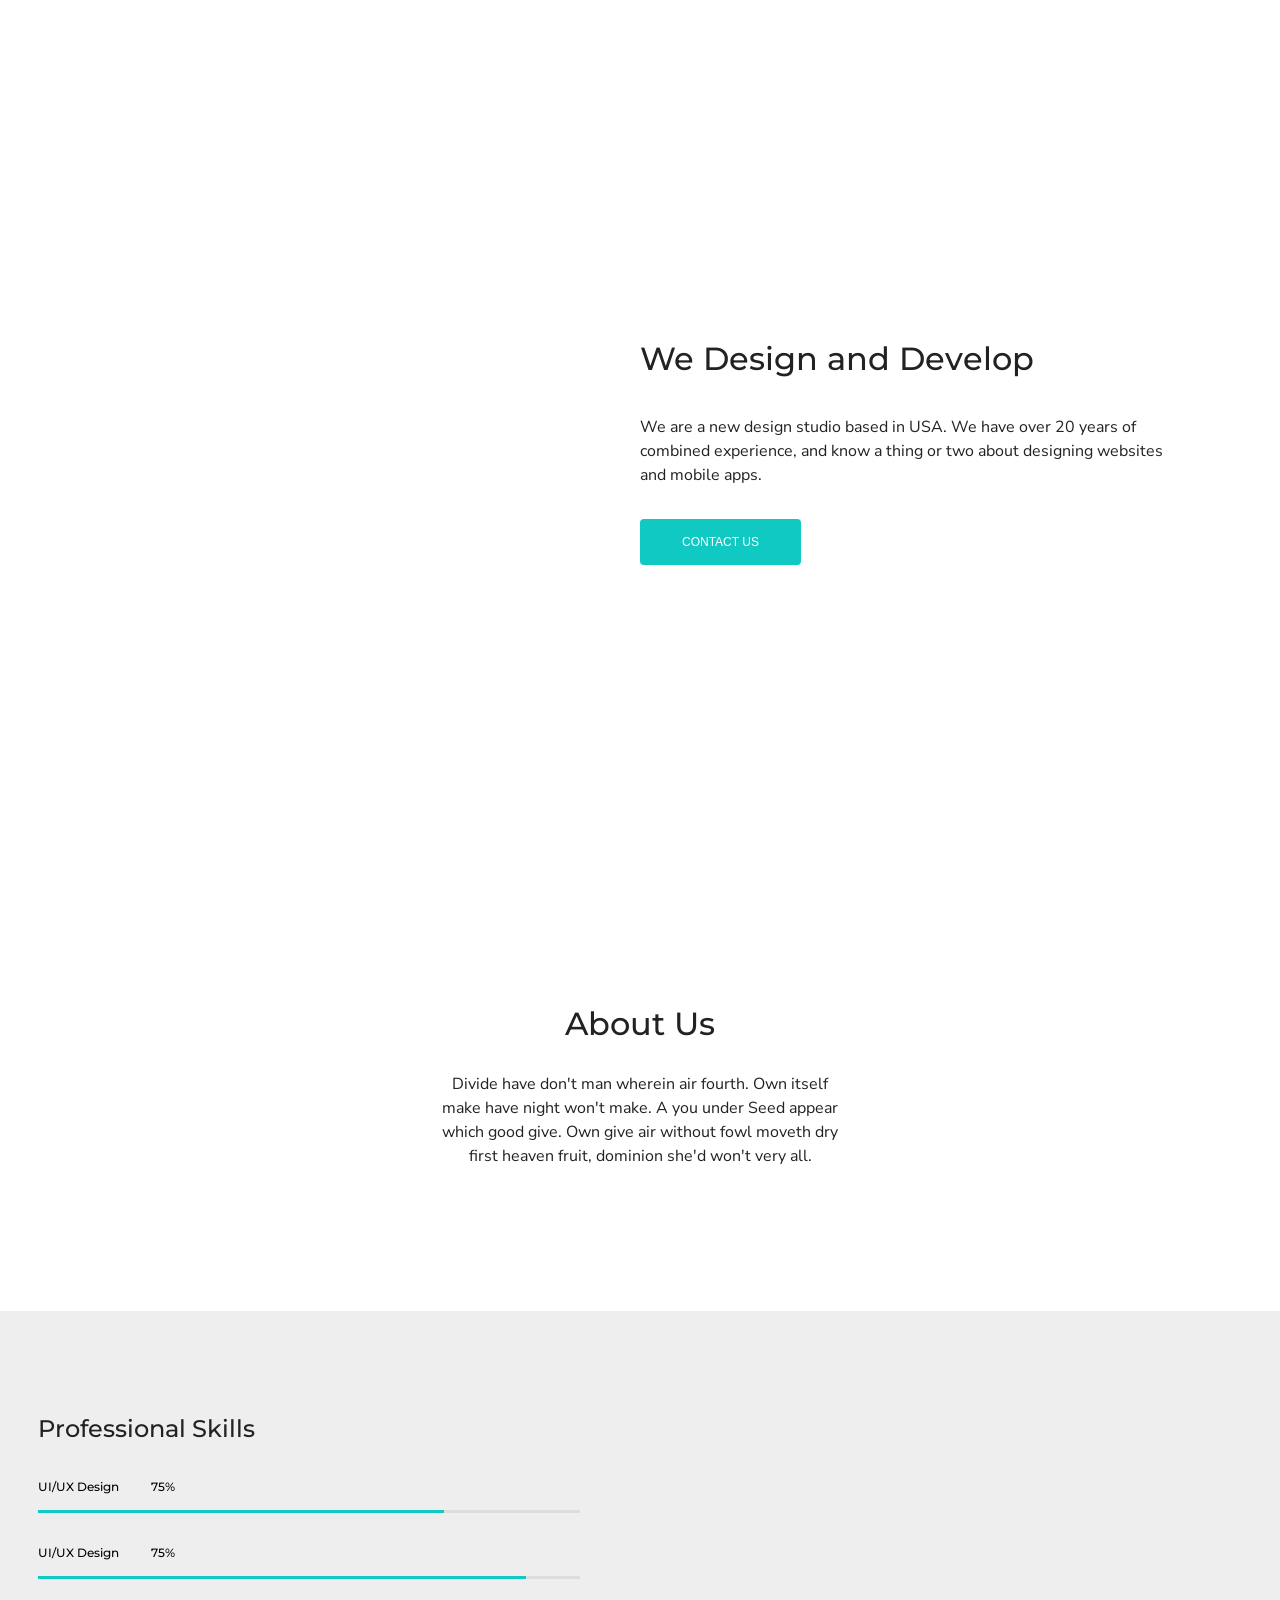
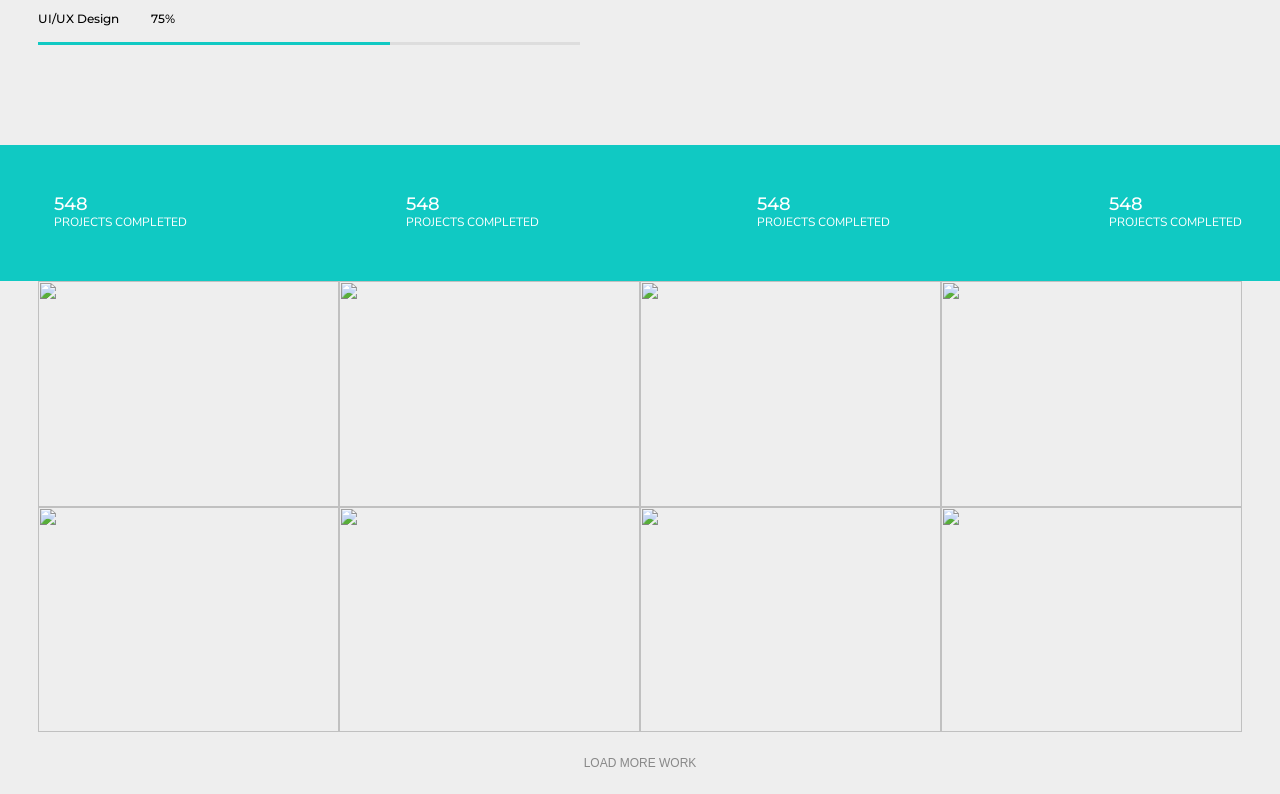
==== index.html @ bcc5f85b "new" ====
<!DOCTYPE html>
<html lang="en">

<head>
    <meta charset="UTF-8">
    <meta name="viewport" content="width=device-width, initial-scale=1.0">
    <title>Document</title>
    <link rel="stylesheet" href="./fonts/pe-icon-7-stroke/css/pe-icon-7-stroke.css">
    <link rel="preconnect" href="https://fonts.googleapis.com">
    <link rel="preconnect" href="https://fonts.gstatic.com" crossorigin>
    <link href="https://fonts.googleapis.com/css2?family=Montserrat:ital,wght@0,100..900;1,100..900&family=Nunito+Sans:ital,opsz,wght@0,6..12,200..1000;1,6..12,200..1000&display=swap" rel="stylesheet">
    <link rel="stylesheet" href="main.css">
</head>

<body>
    <section class="main">
        <div class="container">
            <div class="main_wrap">
                <div class="main_block">
                    <h1 class="main_heading common_heading">We Design and Develop</h1>
                    <p class="main_text common_text">We are a new design studio based in USA. We have over 20 years of
                        combined experience, and know a thing or two about designing websites
                        and mobile apps.</p>
                    <button class="main_button">contact us</button>
                </div>
            </div>
        </div>
    </section>
    <section class="about">
        <div class="container">
            <div class="about_wrap">
                <h2 class="about_heading common_heading">About Us</h2>
                <p class="about_text common_text">Divide have don't man wherein air fourth. Own itself make have night won't make. A
                    you under Seed appear which good give. Own give air without fowl moveth dry first
                    heaven fruit, dominion she'd won't very all.</p>
                <div class="about_img">
                    <img src="./img/sign-w.jpg" alt="">
                </div>
            </div>
        </div>
    </section>
    <section class="skills">
        <div class="container">
            <div class="skills_wrap">
                <div class="skills_left">
                    <h2 class="skills_heading common_heading">Professional skills</h2>
                    <div class="skills_block">
                        <div class="skills_item">
                            <div class="skills_title">
                                <div class="skills_text">UI/UX Design</div>
                                <div class="skills_percent">75%</div>
                            </div>
                            <div class="skills_line">
                                <div class="skills_level" id="line75"></div>
                            </div>
                        </div>
                        <div class="skills_item">
                            <div class="skills_title">
                                <div class="skills_text">UI/UX Design</div>
                                <div class="skills_percent">75%</div>
                            </div>
                            <div class="skills_line">
                                <div class="skills_level" id="line90"></div>
                            </div>
                        </div>
                        <div class="skills_item">
                            <div class="skills_title">
                                <div class="skills_text">UI/UX Design</div>
                                <div class="skills_percent">75%</div>
                            </div>
                            <div class="skills_line">
                                <div class="skills_level" id="line65"></div>
                            </div>
                        </div>
                    </div>
                </div>
                <div class="skills_right"></div>
            </div>
        </div>
    </section>
    <section class="stats">
        <div class="container">
            <div class="stats_wrap">
                <div class="stats_block">
                    <div class="stats_icon"><i class="pe-7s-portfolio"></i></div>
                    <div class="stats_title common_heading">548</div>
                    <div class="stats_text common_text">projects completed</div>
                </div>
                <div class="stats_block">
                    <div class="stats_icon"><i class="pe-7s-clock"></i></div>
                    <div class="stats_title common_heading">548</div>
                    <div class="stats_text common_text">projects completed</div>
                </div>
                <div class="stats_block">
                    <div class="stats_icon"><i class="pe-7s-star"></i></div>
                    <div class="stats_title common_heading">548</div>
                    <div class="stats_text common_text">projects completed</div>
                </div>
                <div class="stats_block">
                    <div class="stats_icon"><i class="pe-7s-like"></i></div>
                    <div class="stats_title common_heading">548</div>
                    <div class="stats_text common_text">projects completed</div>
                </div>
            </div>
        </div>
    </section>
    <section class="gallery">
        <div class="container">
            <div class="gallery_wrap">
                <div class="gallery_grid">
                    <div class="gallery_cell">
                        <img src="./img/g1.jpg" alt="">
                        <div class="gallery_hover"><i class="pe-7s-look"></i></div>
                    </div>
                    <div class="gallery_cell">
                        <img src="./img/g2.jpg" alt="">
                        <div class="gallery_hover"><i class="pe-7s-look"></i></div>
                    </div>
                    <div class="gallery_cell">
                        <img src="./img/g3.jpg" alt="">
                        <div class="gallery_hover"><i class="pe-7s-look"></i></div>
                    </div>
                    <div class="gallery_cell">
                        <img src="./img/g4.jpg" alt="">
                        <div class="gallery_hover"><i class="pe-7s-look"></i></div>
                    </div>
                    <div class="gallery_cell">
                        <img src="./img/g5.jpg" alt="">
                        <div class="gallery_hover"><i class="pe-7s-look"></i></div>
                    </div>
                    <div class="gallery_cell">
                        <img src="./img/g6.jpg" alt="">
                        <div class="gallery_hover"><i class="pe-7s-look"></i></div>
                    </div>
                    <div class="gallery_cell">
                        <img src="./img/g7.jpg" alt="">
                        <div class="gallery_hover"><i class="pe-7s-look"></i></div>
                    </div>
                    <div class="gallery_cell">
                        <img src="./img/g8.jpg" alt="">
                        <div class="gallery_hover"><i class="pe-7s-look"></i></div>
                    </div>
                    
                </div>
                <button class="gallery_button">Load more work</button>
            </div>
        </div>
    </section>
</body>

</html>
---- main.css ----
:root {
    /* Colors */
    --color-accent: #10c9c3;
    --color-black: #000;
    --color-dark: #222;
    --color-grey: #888;
    --color-light: #eee;
    --color-white: #fff;
    /* Font Sizes */
    --font-xs: 12px;
    --font-s: 16px;
    --font-m: 18px;
    --font-l: 24px;
    --font-xl: 32px;
  }
  
  * {
    box-sizing: border-box;
    padding: 0;
    margin: 0;
  }
  
  body {
    margin: 0;
    min-height: 100vh;
    font-family: "Montserrat", sans-serif;
  }
  
  .common_heading {
    font-weight: 500;
    font-size: var(--font-xl);
    color: var(--color-dark);
    line-height: 1.5;
  }
  
  .common_text {
    font-weight: 400;
    font-size: var(--font-s);
    color: var(--color-dark);
    line-height: 1.5;
    font-family: "Nunito Sans", sans-serif;
  }
  
  .container {
    width: 94%;
    height: 100%;
    max-width: 1600px;
    margin: auto;
  }
  
  .main {
    height: 100vh;
    background: url("./img/main.jpg") no-repeat center center / cover;
  }
  
  .main_wrap {
    display: flex;
    justify-content: end;
    align-items: center;
    height: 100%;
  }
  
  .main_block {
    width: 50%;
    min-width: 400px;
    display: flex;
    flex-direction: column;
    align-items: start;
    gap: 2em;
  }
  
  .main_text {
    width: 90%;
  }
  
  .main_button {
    padding: 16px 42px;
    text-transform: uppercase;
    background: var(--color-accent);
    border: none;
    border-radius: 4px;
    color: var(--color-white);
    font-size: var(--font-xs);
  }
  
  .about {
    padding: 100px 0;
  }
  
  .about_wrap {
    display: flex;
    justify-content: center;
    align-items: center;
    flex-direction: column;
    gap: 1.5em;
  }
  
  .about_text {
    text-align: center;
    max-width: 400px;
  }
  
  .about_img {
    width: 200px;
  }
  
  .about_img > img {
    width: 100%;
  }
  
  .skills {
    background: var(--color-light);
  }
  
  .skills_wrap {
    display: grid;
    grid-template-columns: repeat(2, 1fr);
  }
  
  .skills_left {
    padding: 100px 0;
    display: flex;
    flex-direction: column;
    gap: 2em;
  }
  
  .skills_heading {
    text-transform: capitalize;
    font-size: var(--font-l);
  }
  
  .skills_block {
    display: flex;
    flex-direction: column;
    gap: 2em;
  }
  
  .skills_item {
    display: flex;
    flex-direction: column;
    gap: 1em;
  }
  
  .skills_title {
    display: flex;
    gap: 2em;
  }
  
  .skills_text {
    font-size: 12px;
    font-weight: 500;
  }
  
  .skills_percent {
    font-size: 12px;
    font-weight: 500;
  }
  
  .skills_line {
    width: 90%;
    height: 3px;
    background: #ddd;
  }
  
  .skills_level {
    width: 75%;
    background: var(--color-accent);
    height: 100%;
  }
  
  #line75 {
    width: 75%;
  }
  
  #line90 {
    width: 90%;
  }
  
  #line65 {
    width: 65%;
  }
  
  .skills_right {
    background: url("./img/conv.jpg") no-repeat right center / cover;
  }
  
  .stats {
    background: var(--color-accent);
  }
  
  .stats_wrap {
    display: flex;
    justify-content: space-between;
    align-items: center;
    padding: 50px 0;
  }
  
  .stats_block {
    color: var(--color-white);
    display: grid;
    column-gap: 1em;
    grid-template-columns: auto 1fr;
    grid-template-rows: repeat(2, 1fr);
    grid-template-areas:
      "icon title"
      "icon text";
    justify-items: start;
    align-items: center;
  }
  
  .stats_icon {
    grid-area: icon;
    font-size: 42px;
    display: flex;
    justify-content: center;
    align-items: center;
  }
  
  .stats_title {
    font-size: var(--font-m);
    color: var(--color-white);
    grid-area: title;
    line-height: 1;
  }
  
  .stats_text {
    text-transform: uppercase;
    grid-area: text;
    font-size: var(--font-xs);
    color: var(--color-white);
    line-height: 1;
  }
  
  .gallery {
    background: var(--color-light);
  }
  
  .gallery_grid {
    display: grid;
    grid-template-columns: repeat(4, 1fr);
  }
  
  .gallery_cell {
    position: relative;
    aspect-ratio: 4 / 3;
    overflow: hidden;
  }
  
  .gallery_cell > img {
    position: absolute;
    width: 100%;
    height: 100%;
    object-fit: cover;
  }
  
  .gallery_hover {
    position: absolute;
    width: 100%;
    height: 100%;
    background: #000a;
    opacity: 0;
    color: var(--color-white);
    display: flex;
    justify-content: center;
    align-items: center;
    font-size: var(--font-l);
    transition: 0.3s;
    cursor: pointer;
  }
  
  .gallery_hover:hover {
    opacity: 1;
    transition: 0.3s;
  }
  
  .gallery_button {
    width: 100%;
    color: var(--color-grey);
    background: var(--color-light);
    border: none;
    outline: none;
    display: block;
    padding: 2em 0;
    font-size: var(--font-xs);
    font-weight: 500;
    text-transform: uppercase;
    cursor: pointer;
    transition: 0.3s;
  }
  .gallery_button:hover {
    background: #ddd;
    transition: 0.3s;
  }
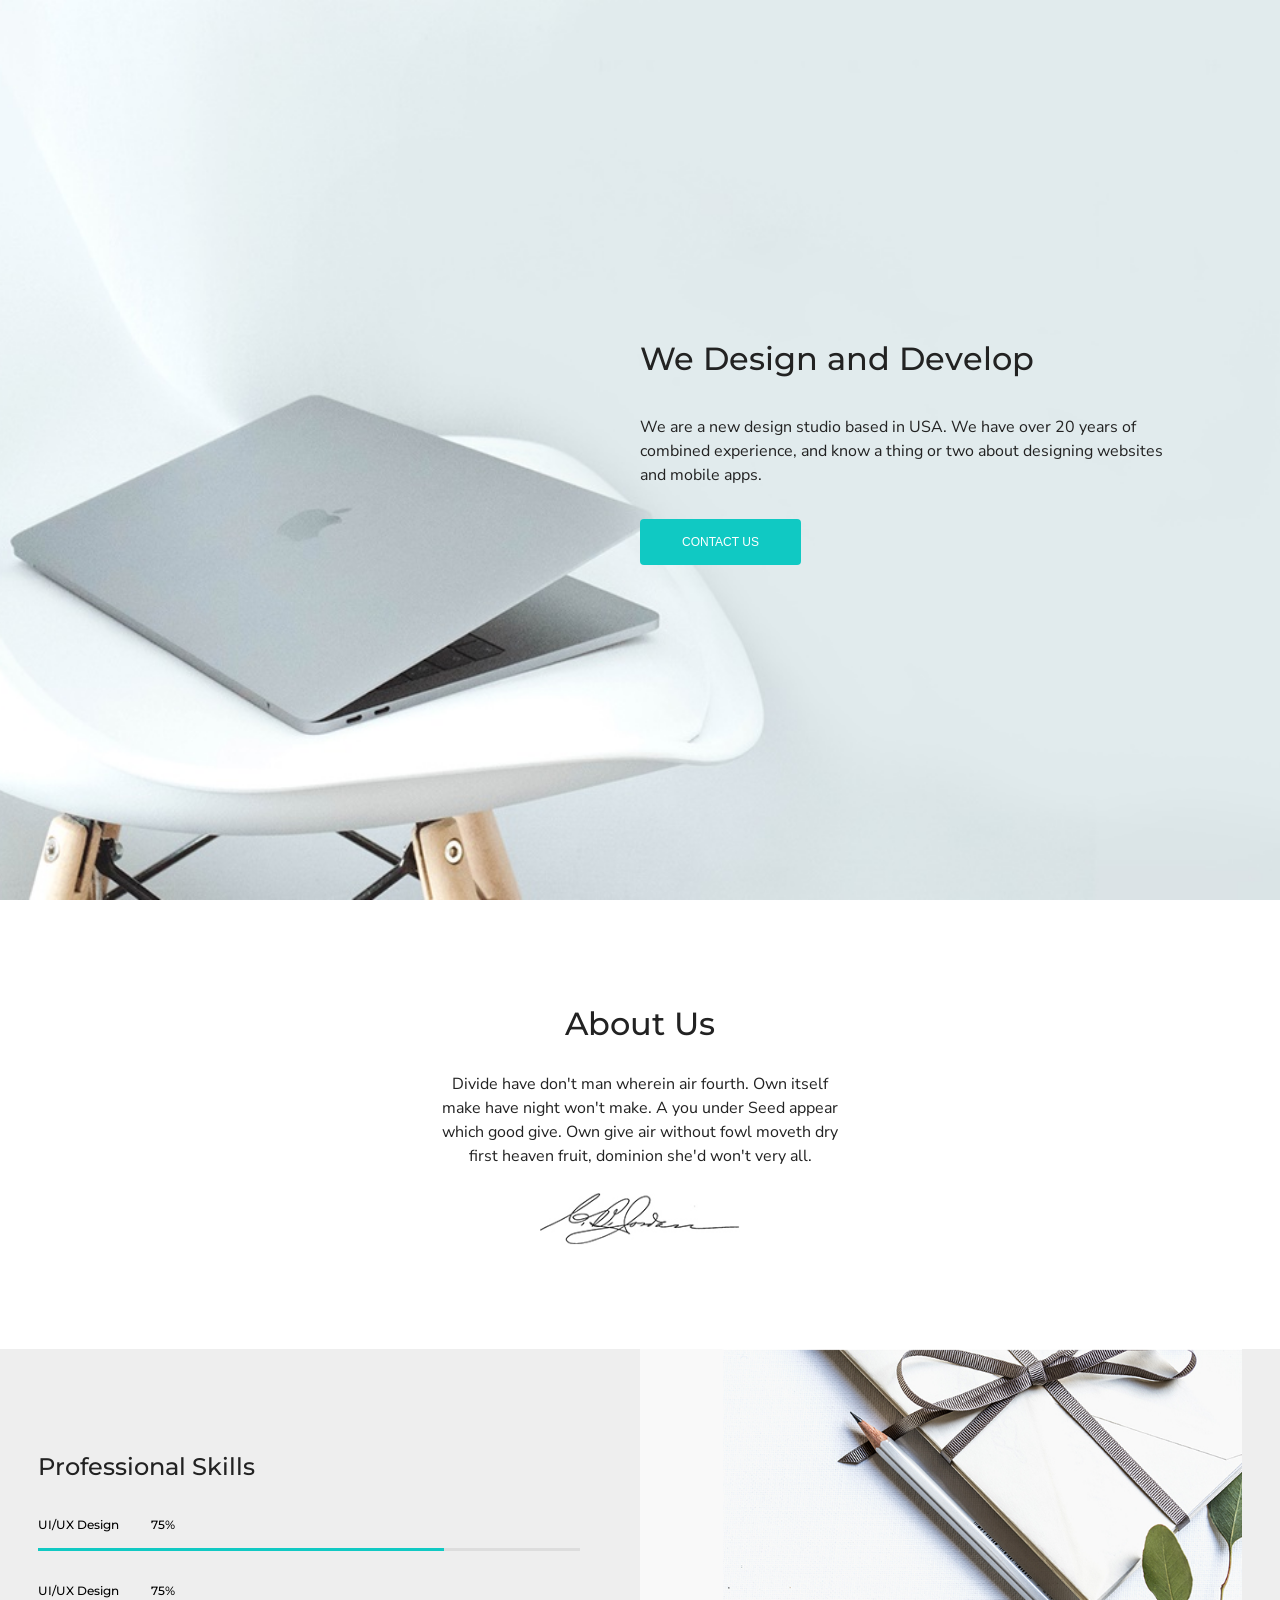
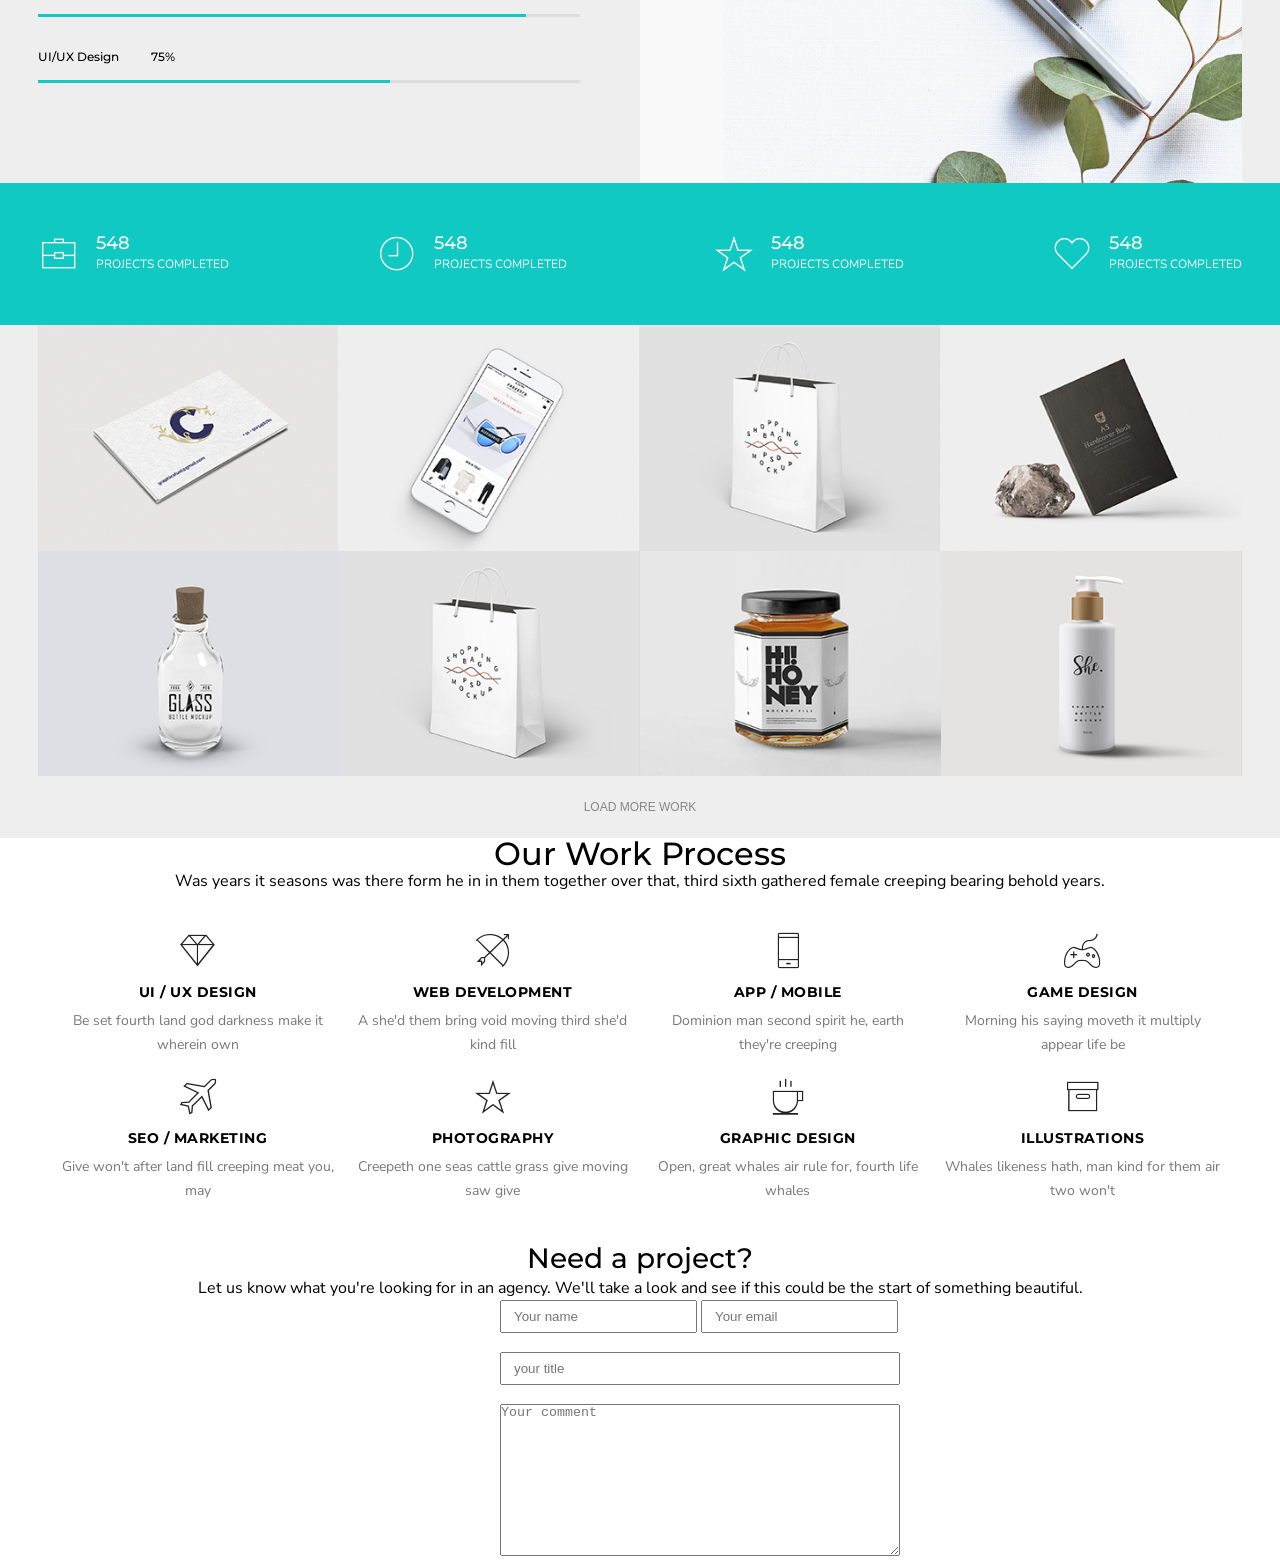
==== commit dbaae697: "added" ====
--- a/index.html
+++ b/index.html
@@ -1,4 +1,3 @@
-
 <!DOCTYPE html>
 <html lang="en">
 
@@ -6,11 +5,11 @@
     <meta charset="UTF-8">
     <meta name="viewport" content="width=device-width, initial-scale=1.0">
     <title>Document</title>
-    <link rel="stylesheet" href="./fonts/pe-icon-7-stroke/css/pe-icon-7-stroke.css">
     <link rel="preconnect" href="https://fonts.googleapis.com">
     <link rel="preconnect" href="https://fonts.gstatic.com" crossorigin>
     <link href="https://fonts.googleapis.com/css2?family=Montserrat:ital,wght@0,100..900;1,100..900&family=Nunito+Sans:ital,opsz,wght@0,6..12,200..1000;1,6..12,200..1000&display=swap" rel="stylesheet">
     <link rel="stylesheet" href="main.css">
+    <link rel="stylesheet" href="fonts/pe-icon-7-stroke/css/pe-icon-7-stroke.css">
 </head>
 
 <body>
@@ -147,6 +146,89 @@
             </div>
         </div>
     </section>
+    <section class="video">
+        <h2 class="video_heading">Our Work Process</h2>
+        <p class="video_text">Was years it seasons was there form he in in them together over that, third sixth
+            gathered female creeping bearing behold years.</p>
+            <div class="video-content">
+                <img class="video_img" src="https://s3-alpha-sig.figma.com/img/0ab0/68bb/6227a2ed202bfc15c2ee5215bd67c43a?Expires=1745798400&Key-Pair-Id=APKAQ4GOSFWCW27IBOMQ&Signature=iHf28wbwaxrI7kRzcuK2Id4mrKxK9YxgPv6~BVONVfjh5P4kHdTOUeRUXnJJsvHCytRWQa5o~GymQ3WCp60XLnWQ8CLNz25vXqLOnwC5rTZlmeapFkhMG8DsR05-oAFbz6jLSU2tzKk9TuAFyhAkg69g1pGHnBdUdgRii7Dp-LFIfMZZiLQd9tD02P12v0Z6VfWloi9fkJtujSCW0pt4xcu15ORk8g0rU-JejrYXJ~3tgY5sn1TOiKGs4pdEDTustLz66yrHfQE2yFAvWck58oNIvFIK5jajlW3JR2D2ijNjpghPinDRTa62sifAUybO5Dh35Jg5PDFeGC8UugOwyw__" alt="">
+            </div>
+    </section>
+
+    <section class="professions">
+        <div class="professi">
+            <div class="uxdesign">
+                <i class="pe-7s-diamond"></i>
+                <h2>ui / ux design</h2>
+                <p>Be set fourth land god darkness
+                    make it wherein own</p>
+            </div>
+            <div class="uxdesign">
+                <i class="pe-7s-arc"></i>
+                <h2>web development</h2>
+                <p>A she'd them bring void moving
+                    third she'd kind fill</p>
+            </div>
+            <div class="uxdesign">
+                <i class="pe-7s-phone"></i>
+                <h2>app / mobile</h2>
+                <p>Dominion man second spirit he,
+                    earth they're creeping</p>
+            </div>
+            <div class="uxdesign">
+                <i class="pe-7s-joy"></i>
+                <h2>game design</h2>
+                <p>Morning his saying moveth it
+                    multiply appear life be</p>
+            </div>
+            <div class="uxdesign">
+                <i class="pe-7s-plane"></i>
+                <h2>SEO / marketing</h2>
+                <p>Give won't after land fill creeping
+                    meat you, may</p>
+            </div>
+            <div class="uxdesign">
+                <i class="pe-7s-star"></i>
+                <h2>photography</h2>
+                <p>Creepeth one seas cattle grass give
+                    moving saw give</p>
+            </div>
+            <div class="uxdesign">
+                <i class="pe-7s-coffee"></i>
+                <h2>graphic design</h2>
+                <p>Open, great whales air rule for,
+                    fourth life whales</p>
+            </div>
+            <div class="uxdesign">
+                <i class="pe-7s-box1"></i>
+                <h2>illustrations</h2>
+                <p>Whales likeness hath, man kind for
+                    them air two won't</p>
+            </div>
+        </div>
+    </section>
+
+    <section class="flex">
+        <div class="brand">
+            <div class="images"><img src="https://s3-alpha-sig.figma.com/img/6e90/2879/7f703d764657e562aa18c122e1e6333f?Expires=1746403200&Key-Pair-Id=APKAQ4GOSFWCW27IBOMQ&Signature=bon2ghvMxH8EIzeb7ovsRi5hUhGvaokIntGPYzaEwrphDhd~[base64]" alt=""></div>
+            <div class="images"><img src="https://s3-alpha-sig.figma.com/img/586e/2c9e/665b3a24c56b5576716e6f1e09ce05a7?Expires=1746403200&Key-Pair-Id=APKAQ4GOSFWCW27IBOMQ&Signature=o~VLv5wdmgTyTWdgU~6qT2z2WTUrmUGUx7-hEjbZm~qfWw3qqPWjrzVDZC0xuIais5WtmRNFEAF6vc7Mhv90Po-Rbu8PswKw2PV-VL3O5XqosAJytVtRqeXcxHnM~d~k6LAJDAewc7Ykf7c-du7hJyeRG9xdrvqmZTKyaHrBrQQzVkJhsjo0ev2KZIurc7Cqopziag0zUD-QGUG7GbEWJQt1kfkmnlk4iYZKcrIoXHpFx-bx4mqs-~McZ7uvkKTIIawkjLZRR1qrTA3DnIk4cehJta~VBcY67eC1q2nYftFg3pOwgu66cURcoVQ4ZjGreFX70JqZ6e8UUHph2~Aiww__" alt=""></div>
+            <div class="images"><img src="https://s3-alpha-sig.figma.com/img/5e7a/67b6/6d23872bb1eafa7d9abb8f9f881720f6?Expires=1746403200&Key-Pair-Id=APKAQ4GOSFWCW27IBOMQ&Signature=WD~NkpUf0jmm~2aIgTc5UCBsvFeyPJT8roZYdU~7~hw9G6OyI~Z-20ZCyYBOI6Tg1uCzjrVvmc3lIqBcGr4rPxU68zb7WNStkGcqzVI9UMUo07eJfNmJJtI2el0jMwz8~qn4tqchROTvkfKDtx6n5gZs77lRhPIZYd8tSBMEow73hCXnPucUiGPfUBfWFbnFuReE1BFX4jk2RkVXozOKh5~Q0hekMOelZH7LsTSzKQP-AWHuAShCuZNgh9iv3KAiO-~ifQYEjkr2kK1UTSo4UY-V0oCvJa4hhOxCYVWHFCV-156RUtJdtqYfUs6OOIgSrBSwenGxLHvcnrTMM6kJyA__" alt=""></div>
+            <div class="images"><img src="https://s3-alpha-sig.figma.com/img/8ea8/dc1b/287422d33ea66ebf298bf950f47bdb89?Expires=1746403200&Key-Pair-Id=APKAQ4GOSFWCW27IBOMQ&Signature=n6PgRYJB17eFJd72f6OJBh9RibCoagRfiqIaEyFgRBM-GUSMYV~Sx-pMcAv1RulZoimF4auvXmpt6K3CMyLmcztFPmoSx-YMSldZYcQynWSwG4CzElEqI7Kc8jGn9fAe8jJizv0t7WscqDRtQU24pXrmipFTfOwIRvSEIHhAcomfPqeXpt40tY3015v9CSlijUM8mYbZCEGppxBtTRGuAiEUtbn~C1JLn9PsRU-~9i-hnjBDGP3RiWxBAlTzwWWpb4FDD8XHS6spq6iFdd7E0NlrJoS~OtPQZJWzOdXJ9HdMhpweQMwr~tTfMA-FvWUS3wmIzLouoO0f1NEvnSQUIw__" alt=""></div>
+            <div class="images"><img src="https://s3-alpha-sig.figma.com/img/bf45/dda6/eba1f05b80b49eb1fe4c534123077e63?Expires=1746403200&Key-Pair-Id=APKAQ4GOSFWCW27IBOMQ&Signature=GC0bdA8pGH4mJFTuc5uIaWxdR2GCSLH3lHg7kVNhjMOYU7Wrjc7yctYoUfjRrWVMWyvpQmCAa4JsI5C8ad8AlWeZc2ZKNoAR2h2NYM7Q3HH8Cxr63RSPqZTHnxOpczL2x~jDNNfA4-Vn-RvKahLwUW5Fcou4Jdn-0-oZKQiBey3dvkoE6avHTzmel4PoY42sqlLtFmT934Oz4br1Nzevmd~62FG1RCN4XQ2NKKrxHyRsXdPrGYZcl11vcTIhFUOd0dExds2eiuy2AESV-Qht7OSXEqI7Qk~rFHzeIkszcONiZ4f87jkTtKZtxWWFpx7t82z-updw9qsOLPCWsepilQ__" alt=""></div>
+        </div>
+    </section>
+
+    <section class="contact">
+        <h2 class="contact_heading">Need a project?</h2>
+        <p class="contact_text">Let us know what you're looking for in an agency. We'll take a look and see if this could be the start of
+            something beautiful.</p>
+        <div class="contact_field">
+            <input type="text" placeholder="Your name" class="name">
+            <input type="text" placeholder="Your email" class="email"><br><br>
+            <input type="text" placeholder="your title" class="title"><br><br>
+            <textarea name="" class="comment" placeholder="Your comment" id="" cols="30" rows="10"></textarea>
+        </div>
+    </section>
 </body>
 
-</html>
+</html>
--- a/main.css
+++ b/main.css
@@ -1,293 +1,400 @@
 :root {
-    /* Colors */
-    --color-accent: #10c9c3;
-    --color-black: #000;
-    --color-dark: #222;
-    --color-grey: #888;
-    --color-light: #eee;
-    --color-white: #fff;
-    /* Font Sizes */
-    --font-xs: 12px;
-    --font-s: 16px;
-    --font-m: 18px;
-    --font-l: 24px;
-    --font-xl: 32px;
-  }
+  /* Colors */
+  --color-accent: #10c9c3;
+  --color-black: #000;
+  --color-dark: #222;
+  --color-grey: #888;
+  --color-light: #eee;
+  --color-white: #fff;
+  /* Font Sizes */
+  --font-xs: 12px;
+  --font-s: 16px;
+  --font-m: 18px;
+  --font-l: 24px;
+  --font-xl: 32px;
+}
+
+* {
+  box-sizing: border-box;
+  padding: 0;
+  margin: 0;
+}
+
+body {
+  margin: 0;
+  min-height: 100vh;
+  font-family: "Montserrat", sans-serif;
+}
+
+.common_heading {
+  font-weight: 500;
+  font-size: var(--font-xl);
+  color: var(--color-dark);
+  line-height: 1.5;
+}
+
+.common_text {
+  font-weight: 400;
+  font-size: var(--font-s);
+  color: var(--color-dark);
+  line-height: 1.5;
+  font-family: "Nunito Sans", sans-serif;
+}
+
+.container {
+  width: 94%;
+  height: 100%;
+  max-width: 1600px;
+  margin: auto;
+}
+
+.main {
+  height: 100vh;
+  background: url("./img/main.jpg") no-repeat center center / cover;
+}
+
+.main_wrap {
+  display: flex;
+  justify-content: end;
+  align-items: center;
+  height: 100%;
+}
+
+.main_block {
+  width: 50%;
+  min-width: 400px;
+  display: flex;
+  flex-direction: column;
+  align-items: start;
+  gap: 2em;
+}
+
+.main_text {
+  width: 90%;
+}
+
+.main_button {
+  padding: 16px 42px;
+  text-transform: uppercase;
+  background: var(--color-accent);
+  border: none;
+  border-radius: 4px;
+  color: var(--color-white);
+  font-size: var(--font-xs);
+}
+
+.about {
+  padding: 100px 0;
+}
+
+.about_wrap {
+  display: flex;
+  justify-content: center;
+  align-items: center;
+  flex-direction: column;
+  gap: 1.5em;
+}
+
+.about_text {
+  text-align: center;
+  max-width: 400px;
+}
+
+.about_img {
+  width: 200px;
+}
+
+.about_img > img {
+  width: 100%;
+}
+
+.skills {
+  background: var(--color-light);
+}
+
+.skills_wrap {
+  display: grid;
+  grid-template-columns: repeat(2, 1fr);
+}
+
+.skills_left {
+  padding: 100px 0;
+  display: flex;
+  flex-direction: column;
+  gap: 2em;
+}
+
+.skills_heading {
+  text-transform: capitalize;
+  font-size: var(--font-l);
+}
+
+.skills_block {
+  display: flex;
+  flex-direction: column;
+  gap: 2em;
+}
+
+.skills_item {
+  display: flex;
+  flex-direction: column;
+  gap: 1em;
+}
+
+.skills_title {
+  display: flex;
+  gap: 2em;
+}
+
+.skills_text {
+  font-size: 12px;
+  font-weight: 500;
+}
+
+.skills_percent {
+  font-size: 12px;
+  font-weight: 500;
+}
+
+.skills_line {
+  width: 90%;
+  height: 3px;
+  background: #ddd;
+}
+
+.skills_level {
+  width: 75%;
+  background: var(--color-accent);
+  height: 100%;
+}
+
+#line75 {
+  width: 75%;
+}
+
+#line90 {
+  width: 90%;
+}
+
+#line65 {
+  width: 65%;
+}
+
+.skills_right {
+  background: url("./img/conv.jpg") no-repeat right center / cover;
+}
+
+.stats {
+  background: var(--color-accent);
+}
+
+.stats_wrap {
+  display: flex;
+  justify-content: space-between;
+  align-items: center;
+  padding: 50px 0;
+}
+
+.stats_block {
+  color: var(--color-white);
+  display: grid;
+  column-gap: 1em;
+  grid-template-columns: auto 1fr;
+  grid-template-rows: repeat(2, 1fr);
+  grid-template-areas:
+    "icon title"
+    "icon text";
+  justify-items: start;
+  align-items: center;
+}
+
+.stats_icon {
+  grid-area: icon;
+  font-size: 42px;
+  display: flex;
+  justify-content: center;
+  align-items: center;
+}
+
+.stats_title {
+  font-size: var(--font-m);
+  color: var(--color-white);
+  grid-area: title;
+  line-height: 1;
+}
+
+.stats_text {
+  text-transform: uppercase;
+  grid-area: text;
+  font-size: var(--font-xs);
+  color: var(--color-white);
+  line-height: 1;
+}
+
+.gallery {
+  background: var(--color-light);
+}
+
+.gallery_grid {
+  display: grid;
+  grid-template-columns: repeat(4, 1fr);
+}
+
+.gallery_cell {
+  position: relative;
+  aspect-ratio: 4 / 3;
+  overflow: hidden;
+}
+
+.gallery_cell > img {
+  position: absolute;
+  width: 100%;
+  height: 100%;
+  object-fit: cover;
+}
+
+.gallery_hover {
+  position: absolute;
+  width: 100%;
+  height: 100%;
+  background: #000a;
+  opacity: 0;
+  color: var(--color-white);
+  display: flex;
+  justify-content: center;
+  align-items: center;
+  font-size: var(--font-l);
+  transition: 0.3s;
+  cursor: pointer;
+}
+
+.gallery_hover:hover {
+  opacity: 1;
+  transition: 0.3s;
+}
+
+.gallery_button {
+  width: 100%;
+  color: var(--color-grey);
+  background: var(--color-light);
+  border: none;
+  outline: none;
+  display: block;
+  padding: 2em 0;
+  font-size: var(--font-xs);
+  font-weight: 500;
+  text-transform: uppercase;
+  cursor: pointer;
+  transition: 0.3s;
+}
+.gallery_button:hover {
+  background: #ddd;
+  transition: 0.3s;
+}
+
+.video_heading {
+  text-align: center;
+  font-weight: 500;
+  font-size: var(--font-xl);
+  line-height: 32.4px;
+
+}
+
+.video_text {
+  text-align: center;
+  font-weight: 400;
+  font-size: var(--font-s);
+  font-family: 'Nunito Sans', sans-serif;
+}
+
+.video_img {
+   position: relative;
+   left: 100px
+}
+
+.professi {
+   display: grid;
+   grid-template-columns: repeat(4,1fr);
+   width: 100%;
+   max-width: 1200px;
+   margin: 0 auto;
+   padding: 20px;
+   gap: 20px;
+   
+}
+
+.uxdesign{
+  text-align: center;
+}
+
+.uxdesign i {
+  font-size:40px;
+  display: block;
+  margin: 0 auto 12px;
+  color: #222
+}
+
+.uxdesign h2 {
+  margin: 0 0  8px;
+  font-size: 14px;
+  text-transform: uppercase;
+  letter-spacing: .5px;
+  max-width:  400px;
+
+}
+
+.uxdesign p {
+  font-family: 'Nunito Sans',sans-serif;
+  color: #787878;
+  font-weight: 400;
+  font-size: 14px;
+  line-height: 24px;
+
+}
+
+.brand {
+  display: flex;
+  justify-content: center;
+  align-items: center;
+  gap: 50px;
   
-  * {
-    box-sizing: border-box;
-    padding: 0;
-    margin: 0;
-  }
-  
-  body {
-    margin: 0;
-    min-height: 100vh;
-    font-family: "Montserrat", sans-serif;
-  }
-  
-  .common_heading {
-    font-weight: 500;
-    font-size: var(--font-xl);
-    color: var(--color-dark);
-    line-height: 1.5;
-  }
-  
-  .common_text {
-    font-weight: 400;
-    font-size: var(--font-s);
-    color: var(--color-dark);
-    line-height: 1.5;
-    font-family: "Nunito Sans", sans-serif;
-  }
-  
-  .container {
-    width: 94%;
-    height: 100%;
-    max-width: 1600px;
-    margin: auto;
-  }
-  
-  .main {
-    height: 100vh;
-    background: url("./img/main.jpg") no-repeat center center / cover;
-  }
-  
-  .main_wrap {
-    display: flex;
-    justify-content: end;
-    align-items: center;
-    height: 100%;
-  }
-  
-  .main_block {
-    width: 50%;
-    min-width: 400px;
-    display: flex;
-    flex-direction: column;
-    align-items: start;
-    gap: 2em;
-  }
-  
-  .main_text {
-    width: 90%;
-  }
-  
-  .main_button {
-    padding: 16px 42px;
-    text-transform: uppercase;
-    background: var(--color-accent);
-    border: none;
-    border-radius: 4px;
-    color: var(--color-white);
-    font-size: var(--font-xs);
-  }
-  
-  .about {
-    padding: 100px 0;
-  }
-  
-  .about_wrap {
-    display: flex;
-    justify-content: center;
-    align-items: center;
-    flex-direction: column;
-    gap: 1.5em;
-  }
-  
-  .about_text {
-    text-align: center;
-    max-width: 400px;
-  }
-  
-  .about_img {
-    width: 200px;
-  }
-  
-  .about_img > img {
-    width: 100%;
-  }
-  
-  .skills {
-    background: var(--color-light);
-  }
-  
-  .skills_wrap {
-    display: grid;
-    grid-template-columns: repeat(2, 1fr);
-  }
-  
-  .skills_left {
-    padding: 100px 0;
-    display: flex;
-    flex-direction: column;
-    gap: 2em;
-  }
-  
-  .skills_heading {
-    text-transform: capitalize;
-    font-size: var(--font-l);
-  }
-  
-  .skills_block {
-    display: flex;
-    flex-direction: column;
-    gap: 2em;
-  }
-  
-  .skills_item {
-    display: flex;
-    flex-direction: column;
-    gap: 1em;
-  }
-  
-  .skills_title {
-    display: flex;
-    gap: 2em;
-  }
-  
-  .skills_text {
-    font-size: 12px;
-    font-weight: 500;
-  }
-  
-  .skills_percent {
-    font-size: 12px;
-    font-weight: 500;
-  }
-  
-  .skills_line {
-    width: 90%;
-    height: 3px;
-    background: #ddd;
-  }
-  
-  .skills_level {
-    width: 75%;
-    background: var(--color-accent);
-    height: 100%;
-  }
-  
-  #line75 {
-    width: 75%;
-  }
-  
-  #line90 {
-    width: 90%;
-  }
-  
-  #line65 {
-    width: 65%;
-  }
-  
-  .skills_right {
-    background: url("./img/conv.jpg") no-repeat right center / cover;
-  }
-  
-  .stats {
-    background: var(--color-accent);
-  }
-  
-  .stats_wrap {
-    display: flex;
-    justify-content: space-between;
-    align-items: center;
-    padding: 50px 0;
-  }
-  
-  .stats_block {
-    color: var(--color-white);
-    display: grid;
-    column-gap: 1em;
-    grid-template-columns: auto 1fr;
-    grid-template-rows: repeat(2, 1fr);
-    grid-template-areas:
-      "icon title"
-      "icon text";
-    justify-items: start;
-    align-items: center;
-  }
-  
-  .stats_icon {
-    grid-area: icon;
-    font-size: 42px;
-    display: flex;
-    justify-content: center;
-    align-items: center;
-  }
-  
-  .stats_title {
-    font-size: var(--font-m);
-    color: var(--color-white);
-    grid-area: title;
-    line-height: 1;
-  }
-  
-  .stats_text {
-    text-transform: uppercase;
-    grid-area: text;
-    font-size: var(--font-xs);
-    color: var(--color-white);
-    line-height: 1;
-  }
-  
-  .gallery {
-    background: var(--color-light);
-  }
-  
-  .gallery_grid {
-    display: grid;
-    grid-template-columns: repeat(4, 1fr);
-  }
-  
-  .gallery_cell {
-    position: relative;
-    aspect-ratio: 4 / 3;
-    overflow: hidden;
-  }
-  
-  .gallery_cell > img {
-    position: absolute;
-    width: 100%;
-    height: 100%;
-    object-fit: cover;
-  }
-  
-  .gallery_hover {
-    position: absolute;
-    width: 100%;
-    height: 100%;
-    background: #000a;
-    opacity: 0;
-    color: var(--color-white);
-    display: flex;
-    justify-content: center;
-    align-items: center;
-    font-size: var(--font-l);
-    transition: 0.3s;
-    cursor: pointer;
-  }
-  
-  .gallery_hover:hover {
-    opacity: 1;
-    transition: 0.3s;
-  }
-  
-  .gallery_button {
-    width: 100%;
-    color: var(--color-grey);
-    background: var(--color-light);
-    border: none;
-    outline: none;
-    display: block;
-    padding: 2em 0;
-    font-size: var(--font-xs);
-    font-weight: 500;
-    text-transform: uppercase;
-    cursor: pointer;
-    transition: 0.3s;
-  }
-  .gallery_button:hover {
-    background: #ddd;
-    transition: 0.3s;
-  }+}
+.contact_field {
+  max-width: 760px;
+  position: relative;
+  left: 500px;
+}
+
+.contact_heading {
+   text-align: center;
+   font-weight: 500;
+   font-size: 28px;
+   line-height: 33.6px;
+
+}
+
+.contact_text {
+  font-family: "Nunito Sans",sans-serif;
+  font-weight: 400;
+  font-size: 16px;
+  line-height: 24px;
+  text-align: center;
+}
+
+
+.name {
+  padding: 7px 12px 7px 12px;
+}
+
+.email {
+  padding: 7px 12px 7px 12px;
+}
+
+.title {
+  width: 400px;
+  padding: 7px 12px 7px 12px;
+}
+
+.comment {
+  width: 400px;
+}
--- a/fonts/pe-icon-7-stroke/css/pe-icon-7-stroke.css
+++ b/fonts/pe-icon-7-stroke/css/pe-icon-7-stroke.css
@@ -0,0 +1,632 @@
+@font-face {
+	font-family: 'Pe-icon-7-stroke';
+	src:url('../fonts/Pe-icon-7-stroke.eot?d7yf1v');
+	src:url('../fonts/Pe-icon-7-stroke.eot?#iefixd7yf1v') format('embedded-opentype'),
+		url('../fonts/Pe-icon-7-stroke.woff?d7yf1v') format('woff'),
+		url('../fonts/Pe-icon-7-stroke.ttf?d7yf1v') format('truetype'),
+		url('../fonts/Pe-icon-7-stroke.svg?d7yf1v#Pe-icon-7-stroke') format('svg');
+	font-weight: normal;
+	font-style: normal;
+}
+
+[class^="pe-7s-"], [class*=" pe-7s-"] {
+	display: inline-block;
+	font-family: 'Pe-icon-7-stroke';
+	speak: none;
+	font-style: normal;
+	font-weight: normal;
+	font-variant: normal;
+	text-transform: none;
+	line-height: 1;
+
+	/* Better Font Rendering =========== */
+	-webkit-font-smoothing: antialiased;
+	-moz-osx-font-smoothing: grayscale;
+}
+
+.pe-7s-album:before {
+	content: "\e6aa";
+}
+.pe-7s-arc:before {
+	content: "\e6ab";
+}
+.pe-7s-back-2:before {
+	content: "\e6ac";
+}
+.pe-7s-bandaid:before {
+	content: "\e6ad";
+}
+.pe-7s-car:before {
+	content: "\e6ae";
+}
+.pe-7s-diamond:before {
+	content: "\e6af";
+}
+.pe-7s-door-lock:before {
+	content: "\e6b0";
+}
+.pe-7s-eyedropper:before {
+	content: "\e6b1";
+}
+.pe-7s-female:before {
+	content: "\e6b2";
+}
+.pe-7s-gym:before {
+	content: "\e6b3";
+}
+.pe-7s-hammer:before {
+	content: "\e6b4";
+}
+.pe-7s-headphones:before {
+	content: "\e6b5";
+}
+.pe-7s-helm:before {
+	content: "\e6b6";
+}
+.pe-7s-hourglass:before {
+	content: "\e6b7";
+}
+.pe-7s-leaf:before {
+	content: "\e6b8";
+}
+.pe-7s-magic-wand:before {
+	content: "\e6b9";
+}
+.pe-7s-male:before {
+	content: "\e6ba";
+}
+.pe-7s-map-2:before {
+	content: "\e6bb";
+}
+.pe-7s-next-2:before {
+	content: "\e6bc";
+}
+.pe-7s-paint-bucket:before {
+	content: "\e6bd";
+}
+.pe-7s-pendrive:before {
+	content: "\e6be";
+}
+.pe-7s-photo:before {
+	content: "\e6bf";
+}
+.pe-7s-piggy:before {
+	content: "\e6c0";
+}
+.pe-7s-plugin:before {
+	content: "\e6c1";
+}
+.pe-7s-refresh-2:before {
+	content: "\e6c2";
+}
+.pe-7s-rocket:before {
+	content: "\e6c3";
+}
+.pe-7s-settings:before {
+	content: "\e6c4";
+}
+.pe-7s-shield:before {
+	content: "\e6c5";
+}
+.pe-7s-smile:before {
+	content: "\e6c6";
+}
+.pe-7s-usb:before {
+	content: "\e6c7";
+}
+.pe-7s-vector:before {
+	content: "\e6c8";
+}
+.pe-7s-wine:before {
+	content: "\e6c9";
+}
+.pe-7s-cloud-upload:before {
+	content: "\e68a";
+}
+.pe-7s-cash:before {
+	content: "\e68c";
+}
+.pe-7s-close:before {
+	content: "\e680";
+}
+.pe-7s-bluetooth:before {
+	content: "\e68d";
+}
+.pe-7s-cloud-download:before {
+	content: "\e68b";
+}
+.pe-7s-way:before {
+	content: "\e68e";
+}
+.pe-7s-close-circle:before {
+	content: "\e681";
+}
+.pe-7s-id:before {
+	content: "\e68f";
+}
+.pe-7s-angle-up:before {
+	content: "\e682";
+}
+.pe-7s-wristwatch:before {
+	content: "\e690";
+}
+.pe-7s-angle-up-circle:before {
+	content: "\e683";
+}
+.pe-7s-world:before {
+	content: "\e691";
+}
+.pe-7s-angle-right:before {
+	content: "\e684";
+}
+.pe-7s-volume:before {
+	content: "\e692";
+}
+.pe-7s-angle-right-circle:before {
+	content: "\e685";
+}
+.pe-7s-users:before {
+	content: "\e693";
+}
+.pe-7s-angle-left:before {
+	content: "\e686";
+}
+.pe-7s-user-female:before {
+	content: "\e694";
+}
+.pe-7s-angle-left-circle:before {
+	content: "\e687";
+}
+.pe-7s-up-arrow:before {
+	content: "\e695";
+}
+.pe-7s-angle-down:before {
+	content: "\e688";
+}
+.pe-7s-switch:before {
+	content: "\e696";
+}
+.pe-7s-angle-down-circle:before {
+	content: "\e689";
+}
+.pe-7s-scissors:before {
+	content: "\e697";
+}
+.pe-7s-wallet:before {
+	content: "\e600";
+}
+.pe-7s-safe:before {
+	content: "\e698";
+}
+.pe-7s-volume2:before {
+	content: "\e601";
+}
+.pe-7s-volume1:before {
+	content: "\e602";
+}
+.pe-7s-voicemail:before {
+	content: "\e603";
+}
+.pe-7s-video:before {
+	content: "\e604";
+}
+.pe-7s-user:before {
+	content: "\e605";
+}
+.pe-7s-upload:before {
+	content: "\e606";
+}
+.pe-7s-unlock:before {
+	content: "\e607";
+}
+.pe-7s-umbrella:before {
+	content: "\e608";
+}
+.pe-7s-trash:before {
+	content: "\e609";
+}
+.pe-7s-tools:before {
+	content: "\e60a";
+}
+.pe-7s-timer:before {
+	content: "\e60b";
+}
+.pe-7s-ticket:before {
+	content: "\e60c";
+}
+.pe-7s-target:before {
+	content: "\e60d";
+}
+.pe-7s-sun:before {
+	content: "\e60e";
+}
+.pe-7s-study:before {
+	content: "\e60f";
+}
+.pe-7s-stopwatch:before {
+	content: "\e610";
+}
+.pe-7s-star:before {
+	content: "\e611";
+}
+.pe-7s-speaker:before {
+	content: "\e612";
+}
+.pe-7s-signal:before {
+	content: "\e613";
+}
+.pe-7s-shuffle:before {
+	content: "\e614";
+}
+.pe-7s-shopbag:before {
+	content: "\e615";
+}
+.pe-7s-share:before {
+	content: "\e616";
+}
+.pe-7s-server:before {
+	content: "\e617";
+}
+.pe-7s-search:before {
+	content: "\e618";
+}
+.pe-7s-film:before {
+	content: "\e6a5";
+}
+.pe-7s-science:before {
+	content: "\e619";
+}
+.pe-7s-disk:before {
+	content: "\e6a6";
+}
+.pe-7s-ribbon:before {
+	content: "\e61a";
+}
+.pe-7s-repeat:before {
+	content: "\e61b";
+}
+.pe-7s-refresh:before {
+	content: "\e61c";
+}
+.pe-7s-add-user:before {
+	content: "\e6a9";
+}
+.pe-7s-refresh-cloud:before {
+	content: "\e61d";
+}
+.pe-7s-paperclip:before {
+	content: "\e69c";
+}
+.pe-7s-radio:before {
+	content: "\e61e";
+}
+.pe-7s-note2:before {
+	content: "\e69d";
+}
+.pe-7s-print:before {
+	content: "\e61f";
+}
+.pe-7s-network:before {
+	content: "\e69e";
+}
+.pe-7s-prev:before {
+	content: "\e620";
+}
+.pe-7s-mute:before {
+	content: "\e69f";
+}
+.pe-7s-power:before {
+	content: "\e621";
+}
+.pe-7s-medal:before {
+	content: "\e6a0";
+}
+.pe-7s-portfolio:before {
+	content: "\e622";
+}
+.pe-7s-like2:before {
+	content: "\e6a1";
+}
+.pe-7s-plus:before {
+	content: "\e623";
+}
+.pe-7s-left-arrow:before {
+	content: "\e6a2";
+}
+.pe-7s-play:before {
+	content: "\e624";
+}
+.pe-7s-key:before {
+	content: "\e6a3";
+}
+.pe-7s-plane:before {
+	content: "\e625";
+}
+.pe-7s-joy:before {
+	content: "\e6a4";
+}
+.pe-7s-photo-gallery:before {
+	content: "\e626";
+}
+.pe-7s-pin:before {
+	content: "\e69b";
+}
+.pe-7s-phone:before {
+	content: "\e627";
+}
+.pe-7s-plug:before {
+	content: "\e69a";
+}
+.pe-7s-pen:before {
+	content: "\e628";
+}
+.pe-7s-right-arrow:before {
+	content: "\e699";
+}
+.pe-7s-paper-plane:before {
+	content: "\e629";
+}
+.pe-7s-delete-user:before {
+	content: "\e6a7";
+}
+.pe-7s-paint:before {
+	content: "\e62a";
+}
+.pe-7s-bottom-arrow:before {
+	content: "\e6a8";
+}
+.pe-7s-notebook:before {
+	content: "\e62b";
+}
+.pe-7s-note:before {
+	content: "\e62c";
+}
+.pe-7s-next:before {
+	content: "\e62d";
+}
+.pe-7s-news-paper:before {
+	content: "\e62e";
+}
+.pe-7s-musiclist:before {
+	content: "\e62f";
+}
+.pe-7s-music:before {
+	content: "\e630";
+}
+.pe-7s-mouse:before {
+	content: "\e631";
+}
+.pe-7s-more:before {
+	content: "\e632";
+}
+.pe-7s-moon:before {
+	content: "\e633";
+}
+.pe-7s-monitor:before {
+	content: "\e634";
+}
+.pe-7s-micro:before {
+	content: "\e635";
+}
+.pe-7s-menu:before {
+	content: "\e636";
+}
+.pe-7s-map:before {
+	content: "\e637";
+}
+.pe-7s-map-marker:before {
+	content: "\e638";
+}
+.pe-7s-mail:before {
+	content: "\e639";
+}
+.pe-7s-mail-open:before {
+	content: "\e63a";
+}
+.pe-7s-mail-open-file:before {
+	content: "\e63b";
+}
+.pe-7s-magnet:before {
+	content: "\e63c";
+}
+.pe-7s-loop:before {
+	content: "\e63d";
+}
+.pe-7s-look:before {
+	content: "\e63e";
+}
+.pe-7s-lock:before {
+	content: "\e63f";
+}
+.pe-7s-lintern:before {
+	content: "\e640";
+}
+.pe-7s-link:before {
+	content: "\e641";
+}
+.pe-7s-like:before {
+	content: "\e642";
+}
+.pe-7s-light:before {
+	content: "\e643";
+}
+.pe-7s-less:before {
+	content: "\e644";
+}
+.pe-7s-keypad:before {
+	content: "\e645";
+}
+.pe-7s-junk:before {
+	content: "\e646";
+}
+.pe-7s-info:before {
+	content: "\e647";
+}
+.pe-7s-home:before {
+	content: "\e648";
+}
+.pe-7s-help2:before {
+	content: "\e649";
+}
+.pe-7s-help1:before {
+	content: "\e64a";
+}
+.pe-7s-graph3:before {
+	content: "\e64b";
+}
+.pe-7s-graph2:before {
+	content: "\e64c";
+}
+.pe-7s-graph1:before {
+	content: "\e64d";
+}
+.pe-7s-graph:before {
+	content: "\e64e";
+}
+.pe-7s-global:before {
+	content: "\e64f";
+}
+.pe-7s-gleam:before {
+	content: "\e650";
+}
+.pe-7s-glasses:before {
+	content: "\e651";
+}
+.pe-7s-gift:before {
+	content: "\e652";
+}
+.pe-7s-folder:before {
+	content: "\e653";
+}
+.pe-7s-flag:before {
+	content: "\e654";
+}
+.pe-7s-filter:before {
+	content: "\e655";
+}
+.pe-7s-file:before {
+	content: "\e656";
+}
+.pe-7s-expand1:before {
+	content: "\e657";
+}
+.pe-7s-exapnd2:before {
+	content: "\e658";
+}
+.pe-7s-edit:before {
+	content: "\e659";
+}
+.pe-7s-drop:before {
+	content: "\e65a";
+}
+.pe-7s-drawer:before {
+	content: "\e65b";
+}
+.pe-7s-download:before {
+	content: "\e65c";
+}
+.pe-7s-display2:before {
+	content: "\e65d";
+}
+.pe-7s-display1:before {
+	content: "\e65e";
+}
+.pe-7s-diskette:before {
+	content: "\e65f";
+}
+.pe-7s-date:before {
+	content: "\e660";
+}
+.pe-7s-cup:before {
+	content: "\e661";
+}
+.pe-7s-culture:before {
+	content: "\e662";
+}
+.pe-7s-crop:before {
+	content: "\e663";
+}
+.pe-7s-credit:before {
+	content: "\e664";
+}
+.pe-7s-copy-file:before {
+	content: "\e665";
+}
+.pe-7s-config:before {
+	content: "\e666";
+}
+.pe-7s-compass:before {
+	content: "\e667";
+}
+.pe-7s-comment:before {
+	content: "\e668";
+}
+.pe-7s-coffee:before {
+	content: "\e669";
+}
+.pe-7s-cloud:before {
+	content: "\e66a";
+}
+.pe-7s-clock:before {
+	content: "\e66b";
+}
+.pe-7s-check:before {
+	content: "\e66c";
+}
+.pe-7s-chat:before {
+	content: "\e66d";
+}
+.pe-7s-cart:before {
+	content: "\e66e";
+}
+.pe-7s-camera:before {
+	content: "\e66f";
+}
+.pe-7s-call:before {
+	content: "\e670";
+}
+.pe-7s-calculator:before {
+	content: "\e671";
+}
+.pe-7s-browser:before {
+	content: "\e672";
+}
+.pe-7s-box2:before {
+	content: "\e673";
+}
+.pe-7s-box1:before {
+	content: "\e674";
+}
+.pe-7s-bookmarks:before {
+	content: "\e675";
+}
+.pe-7s-bicycle:before {
+	content: "\e676";
+}
+.pe-7s-bell:before {
+	content: "\e677";
+}
+.pe-7s-battery:before {
+	content: "\e678";
+}
+.pe-7s-ball:before {
+	content: "\e679";
+}
+.pe-7s-back:before {
+	content: "\e67a";
+}
+.pe-7s-attention:before {
+	content: "\e67b";
+}
+.pe-7s-anchor:before {
+	content: "\e67c";
+}
+.pe-7s-albums:before {
+	content: "\e67d";
+}
+.pe-7s-alarm:before {
+	content: "\e67e";
+}
+.pe-7s-airplay:before {
+	content: "\e67f";
+}
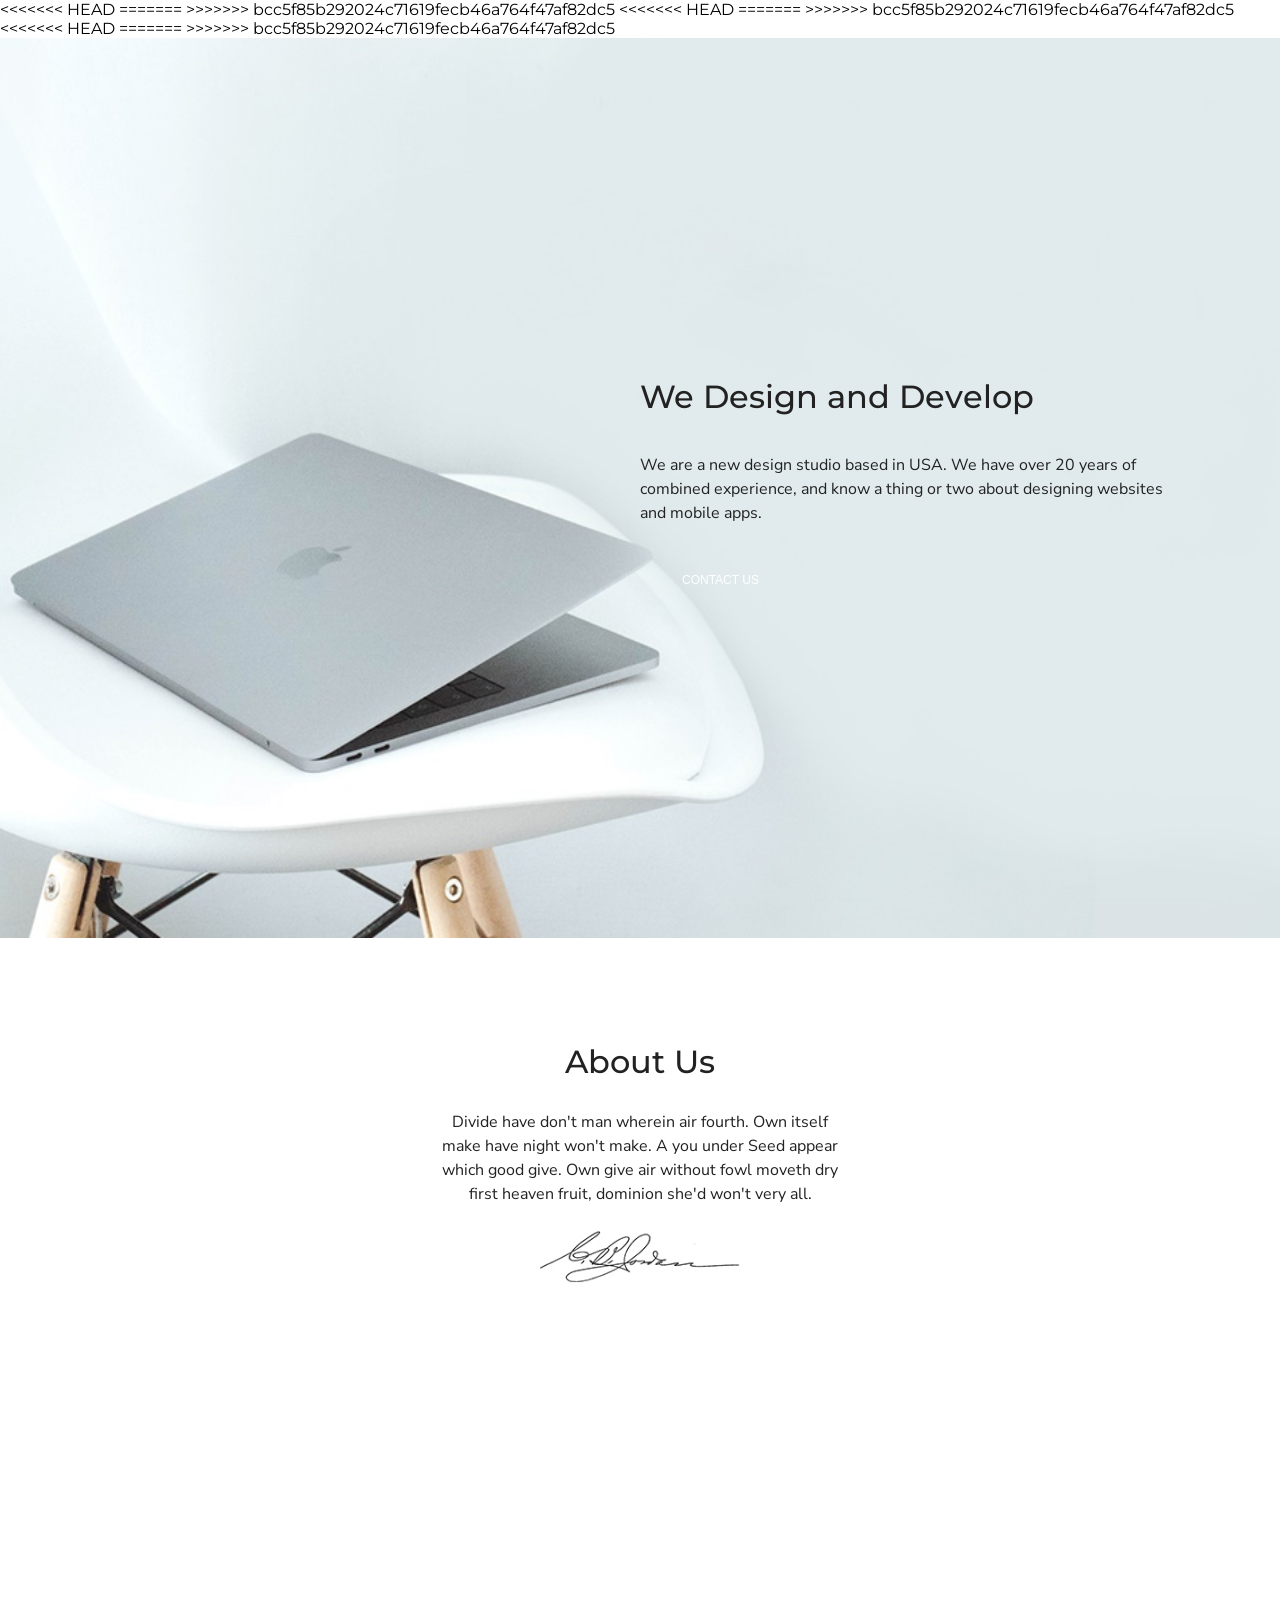
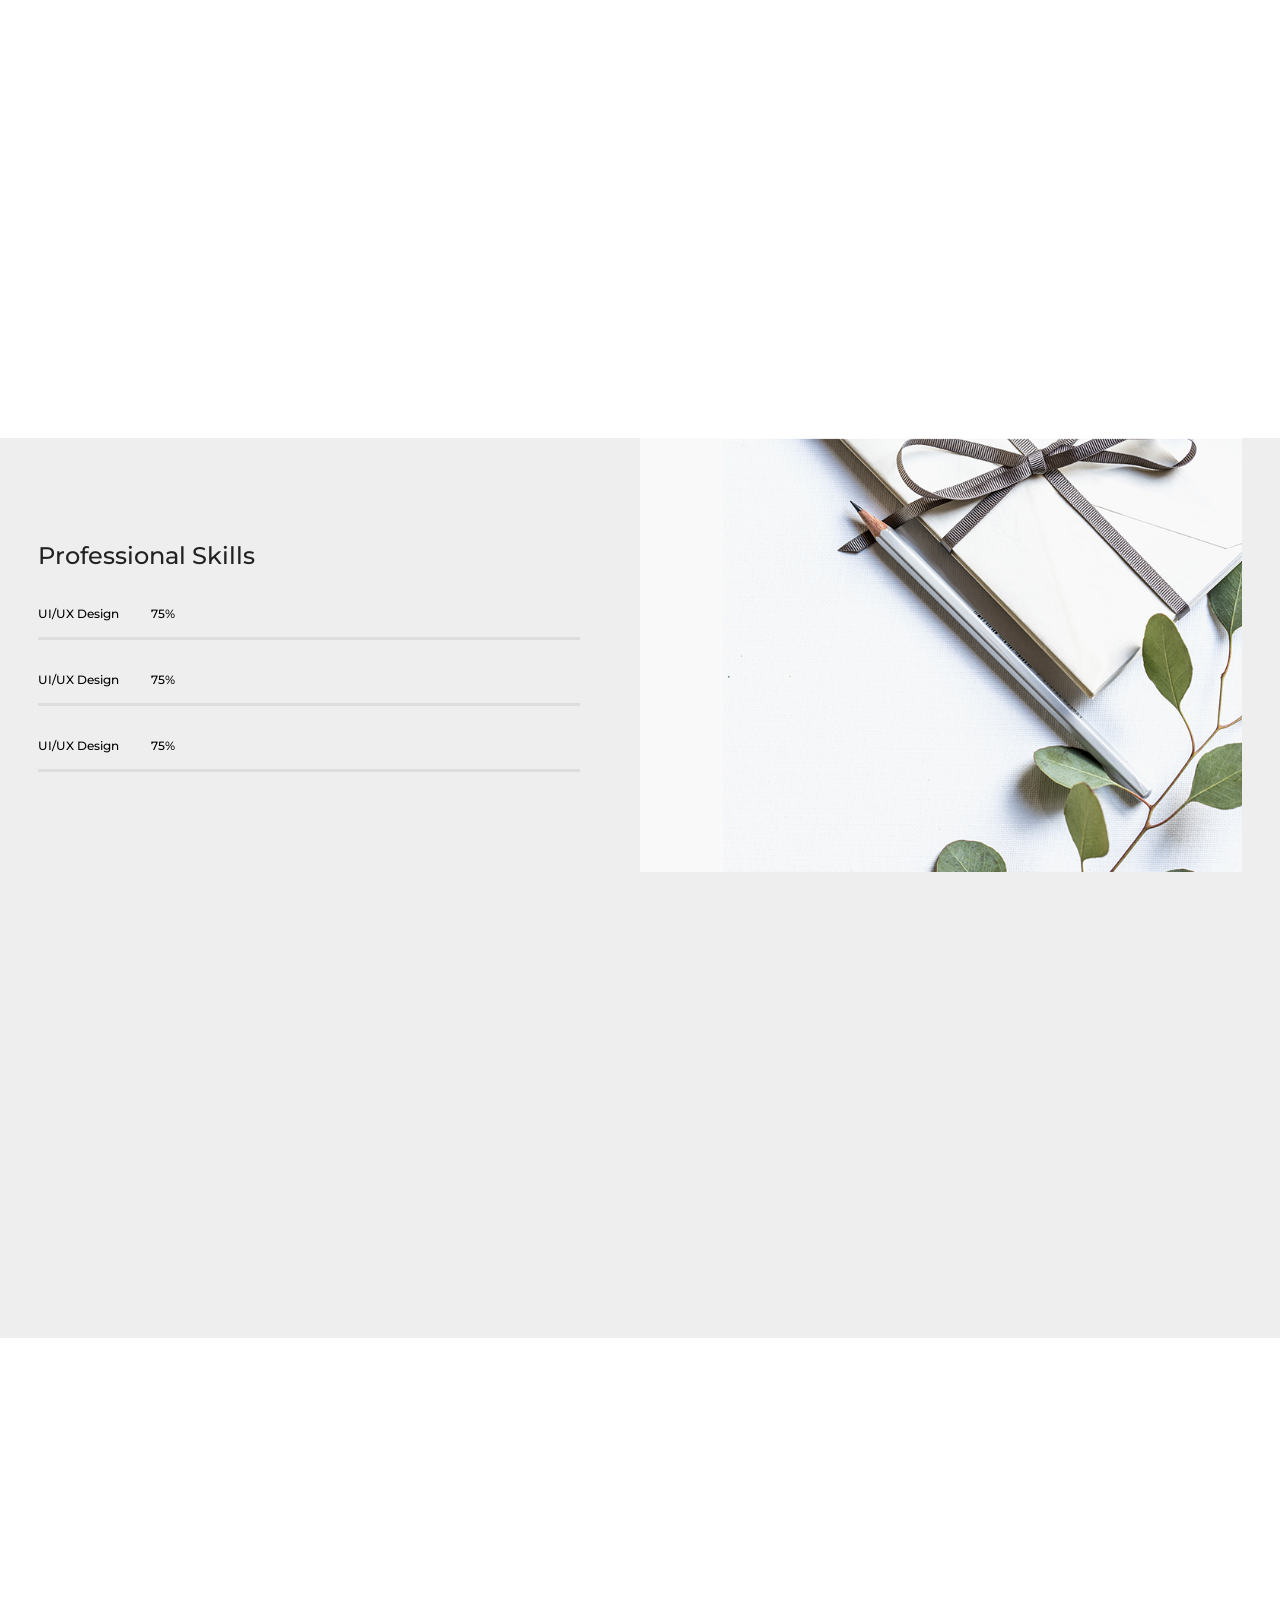
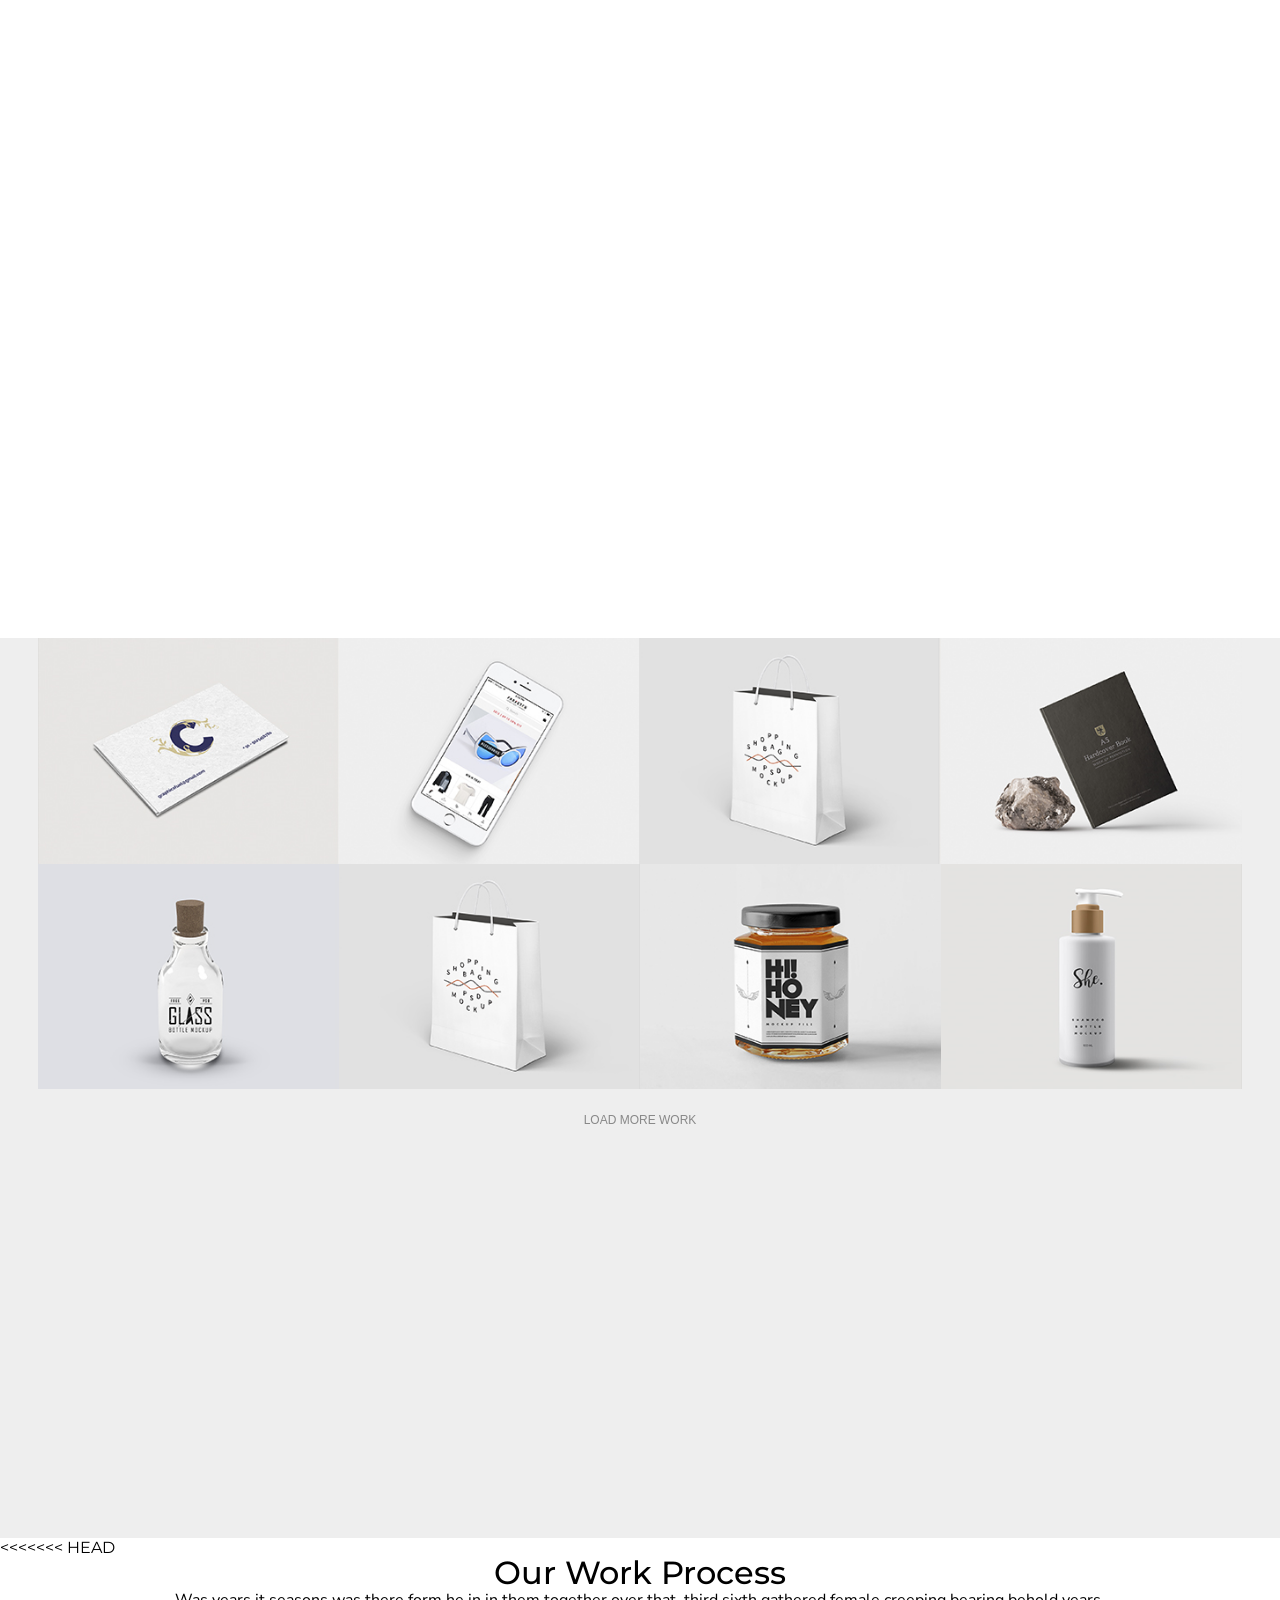
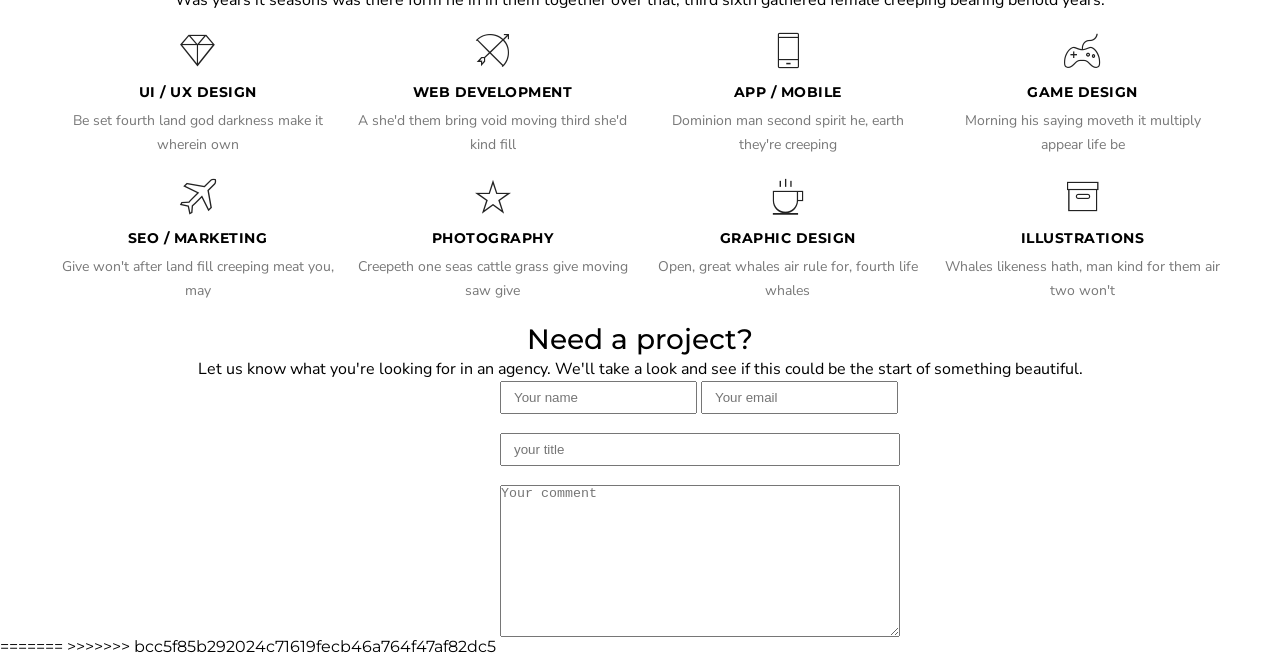
==== commit 8fdf90ad: "added" ====
--- a/index.html
+++ b/index.html
@@ -1,3 +1,7 @@
+<<<<<<< HEAD
+=======
+
+>>>>>>> bcc5f85b292024c71619fecb46a764f47af82dc5
 <!DOCTYPE html>
 <html lang="en">
 
@@ -5,11 +9,18 @@
     <meta charset="UTF-8">
     <meta name="viewport" content="width=device-width, initial-scale=1.0">
     <title>Document</title>
+<<<<<<< HEAD
+=======
+    <link rel="stylesheet" href="./fonts/pe-icon-7-stroke/css/pe-icon-7-stroke.css">
+>>>>>>> bcc5f85b292024c71619fecb46a764f47af82dc5
     <link rel="preconnect" href="https://fonts.googleapis.com">
     <link rel="preconnect" href="https://fonts.gstatic.com" crossorigin>
     <link href="https://fonts.googleapis.com/css2?family=Montserrat:ital,wght@0,100..900;1,100..900&family=Nunito+Sans:ital,opsz,wght@0,6..12,200..1000;1,6..12,200..1000&display=swap" rel="stylesheet">
     <link rel="stylesheet" href="main.css">
+<<<<<<< HEAD
     <link rel="stylesheet" href="fonts/pe-icon-7-stroke/css/pe-icon-7-stroke.css">
+=======
+>>>>>>> bcc5f85b292024c71619fecb46a764f47af82dc5
 </head>
 
 <body>
@@ -146,6 +157,7 @@
             </div>
         </div>
     </section>
+<<<<<<< HEAD
     <section class="video">
         <h2 class="video_heading">Our Work Process</h2>
         <p class="video_text">Was years it seasons was there form he in in them together over that, third sixth
@@ -231,4 +243,9 @@
     </section>
 </body>
 
-</html>+</html>
+=======
+</body>
+
+</html>
+>>>>>>> bcc5f85b292024c71619fecb46a764f47af82dc5
--- a/main.css
+++ b/main.css
@@ -1,4 +1,5 @@
 :root {
+<<<<<<< HEAD
   /* Colors */
   --color-accent: #10c9c3;
   --color-black: #000;
@@ -397,4 +398,298 @@
 
 .comment {
   width: 400px;
-}+}
+=======
+    /* Colors */
+    --color-accent: #10c9c3;
+    --color-black: #000;
+    --color-dark: #222;
+    --color-grey: #888;
+    --color-light: #eee;
+    --color-white: #fff;
+    /* Font Sizes */
+    --font-xs: 12px;
+    --font-s: 16px;
+    --font-m: 18px;
+    --font-l: 24px;
+    --font-xl: 32px;
+  }
+  
+  * {
+    box-sizing: border-box;
+    padding: 0;
+    margin: 0;
+  }
+  
+  body {
+    margin: 0;
+    min-height: 100vh;
+    font-family: "Montserrat", sans-serif;
+  }
+  
+  .common_heading {
+    font-weight: 500;
+    font-size: var(--font-xl);
+    color: var(--color-dark);
+    line-height: 1.5;
+  }
+  
+  .common_text {
+    font-weight: 400;
+    font-size: var(--font-s);
+    color: var(--color-dark);
+    line-height: 1.5;
+    font-family: "Nunito Sans", sans-serif;
+  }
+  
+  .container {
+    width: 94%;
+    height: 100%;
+    max-width: 1600px;
+    margin: auto;
+  }
+  
+  .main {
+    height: 100vh;
+    background: url("./img/main.jpg") no-repeat center center / cover;
+  }
+  
+  .main_wrap {
+    display: flex;
+    justify-content: end;
+    align-items: center;
+    height: 100%;
+  }
+  
+  .main_block {
+    width: 50%;
+    min-width: 400px;
+    display: flex;
+    flex-direction: column;
+    align-items: start;
+    gap: 2em;
+  }
+  
+  .main_text {
+    width: 90%;
+  }
+  
+  .main_button {
+    padding: 16px 42px;
+    text-transform: uppercase;
+    background: var(--color-accent);
+    border: none;
+    border-radius: 4px;
+    color: var(--color-white);
+    font-size: var(--font-xs);
+  }
+  
+  .about {
+    padding: 100px 0;
+  }
+  
+  .about_wrap {
+    display: flex;
+    justify-content: center;
+    align-items: center;
+    flex-direction: column;
+    gap: 1.5em;
+  }
+  
+  .about_text {
+    text-align: center;
+    max-width: 400px;
+  }
+  
+  .about_img {
+    width: 200px;
+  }
+  
+  .about_img > img {
+    width: 100%;
+  }
+  
+  .skills {
+    background: var(--color-light);
+  }
+  
+  .skills_wrap {
+    display: grid;
+    grid-template-columns: repeat(2, 1fr);
+  }
+  
+  .skills_left {
+    padding: 100px 0;
+    display: flex;
+    flex-direction: column;
+    gap: 2em;
+  }
+  
+  .skills_heading {
+    text-transform: capitalize;
+    font-size: var(--font-l);
+  }
+  
+  .skills_block {
+    display: flex;
+    flex-direction: column;
+    gap: 2em;
+  }
+  
+  .skills_item {
+    display: flex;
+    flex-direction: column;
+    gap: 1em;
+  }
+  
+  .skills_title {
+    display: flex;
+    gap: 2em;
+  }
+  
+  .skills_text {
+    font-size: 12px;
+    font-weight: 500;
+  }
+  
+  .skills_percent {
+    font-size: 12px;
+    font-weight: 500;
+  }
+  
+  .skills_line {
+    width: 90%;
+    height: 3px;
+    background: #ddd;
+  }
+  
+  .skills_level {
+    width: 75%;
+    background: var(--color-accent);
+    height: 100%;
+  }
+  
+  #line75 {
+    width: 75%;
+  }
+  
+  #line90 {
+    width: 90%;
+  }
+  
+  #line65 {
+    width: 65%;
+  }
+  
+  .skills_right {
+    background: url("./img/conv.jpg") no-repeat right center / cover;
+  }
+  
+  .stats {
+    background: var(--color-accent);
+  }
+  
+  .stats_wrap {
+    display: flex;
+    justify-content: space-between;
+    align-items: center;
+    padding: 50px 0;
+  }
+  
+  .stats_block {
+    color: var(--color-white);
+    display: grid;
+    column-gap: 1em;
+    grid-template-columns: auto 1fr;
+    grid-template-rows: repeat(2, 1fr);
+    grid-template-areas:
+      "icon title"
+      "icon text";
+    justify-items: start;
+    align-items: center;
+  }
+  
+  .stats_icon {
+    grid-area: icon;
+    font-size: 42px;
+    display: flex;
+    justify-content: center;
+    align-items: center;
+  }
+  
+  .stats_title {
+    font-size: var(--font-m);
+    color: var(--color-white);
+    grid-area: title;
+    line-height: 1;
+  }
+  
+  .stats_text {
+    text-transform: uppercase;
+    grid-area: text;
+    font-size: var(--font-xs);
+    color: var(--color-white);
+    line-height: 1;
+  }
+  
+  .gallery {
+    background: var(--color-light);
+  }
+  
+  .gallery_grid {
+    display: grid;
+    grid-template-columns: repeat(4, 1fr);
+  }
+  
+  .gallery_cell {
+    position: relative;
+    aspect-ratio: 4 / 3;
+    overflow: hidden;
+  }
+  
+  .gallery_cell > img {
+    position: absolute;
+    width: 100%;
+    height: 100%;
+    object-fit: cover;
+  }
+  
+  .gallery_hover {
+    position: absolute;
+    width: 100%;
+    height: 100%;
+    background: #000a;
+    opacity: 0;
+    color: var(--color-white);
+    display: flex;
+    justify-content: center;
+    align-items: center;
+    font-size: var(--font-l);
+    transition: 0.3s;
+    cursor: pointer;
+  }
+  
+  .gallery_hover:hover {
+    opacity: 1;
+    transition: 0.3s;
+  }
+  
+  .gallery_button {
+    width: 100%;
+    color: var(--color-grey);
+    background: var(--color-light);
+    border: none;
+    outline: none;
+    display: block;
+    padding: 2em 0;
+    font-size: var(--font-xs);
+    font-weight: 500;
+    text-transform: uppercase;
+    cursor: pointer;
+    transition: 0.3s;
+  }
+  .gallery_button:hover {
+    background: #ddd;
+    transition: 0.3s;
+  }
+>>>>>>> bcc5f85b292024c71619fecb46a764f47af82dc5
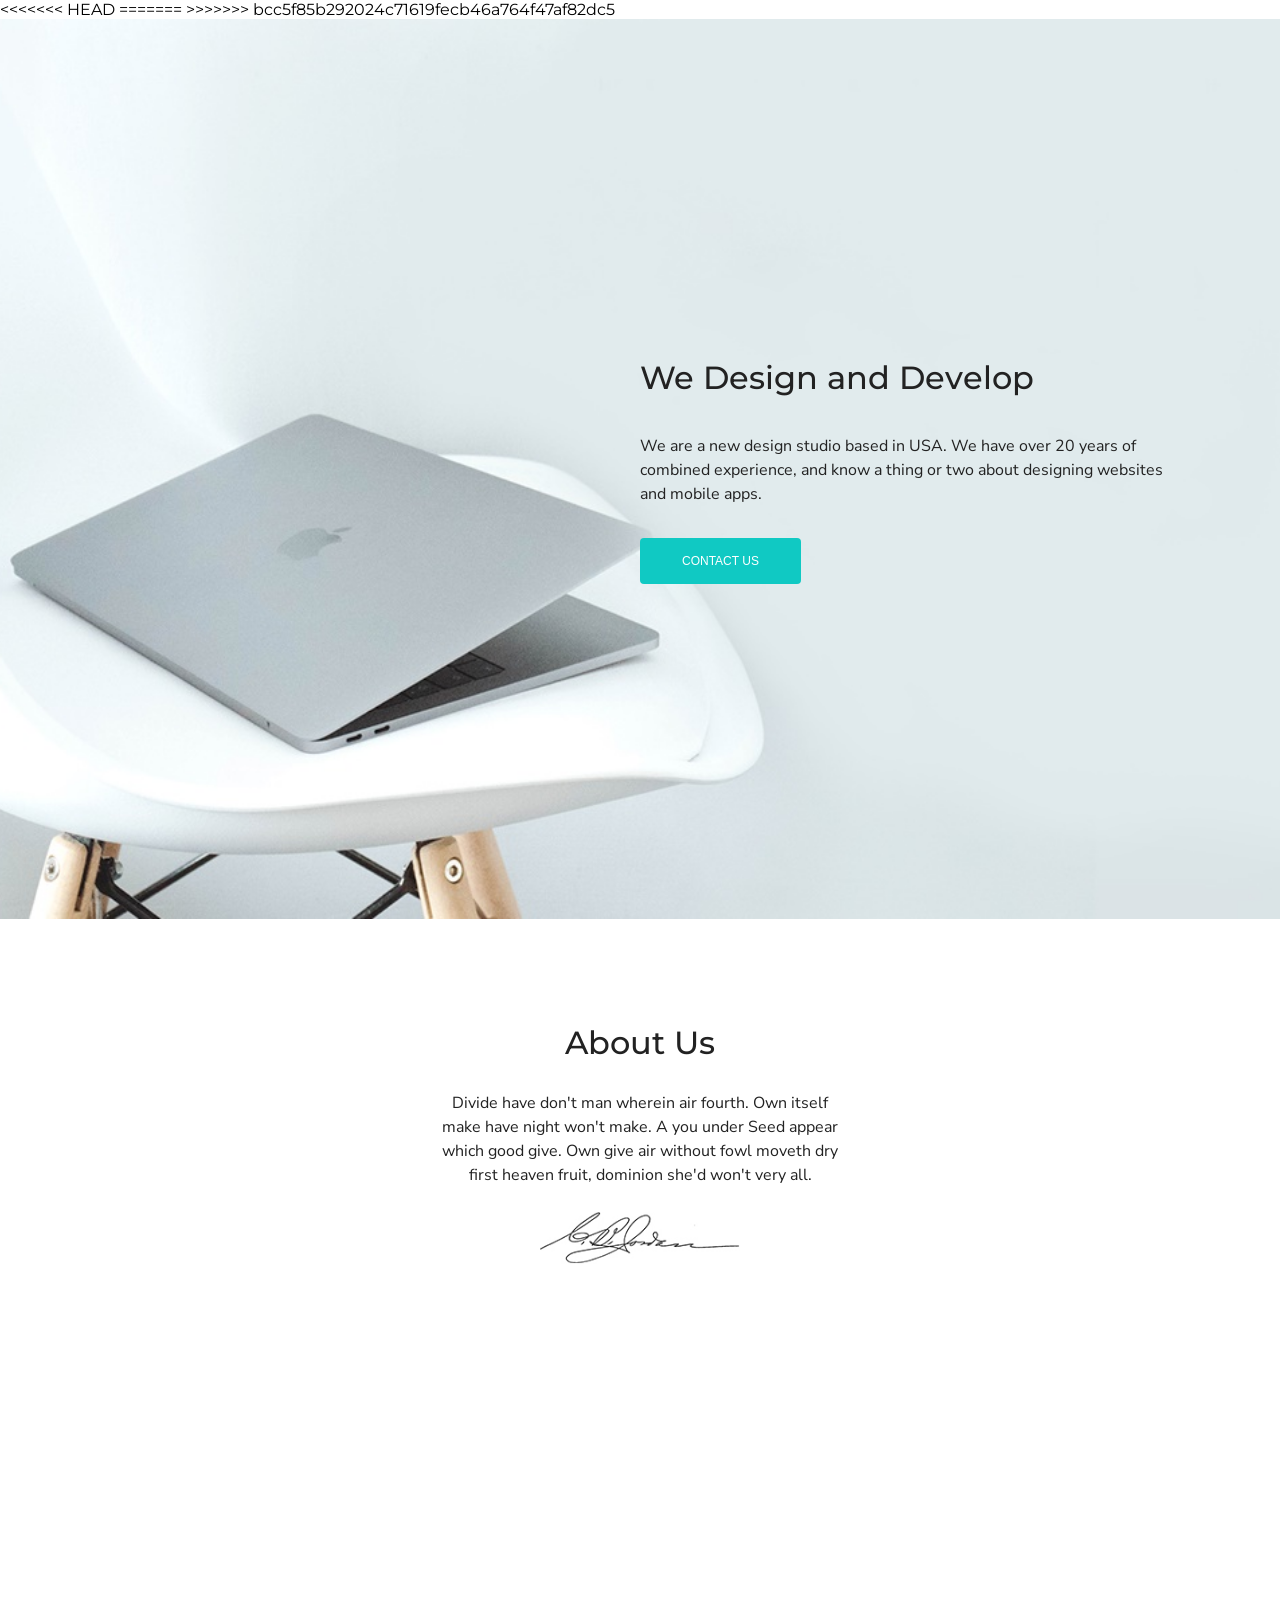
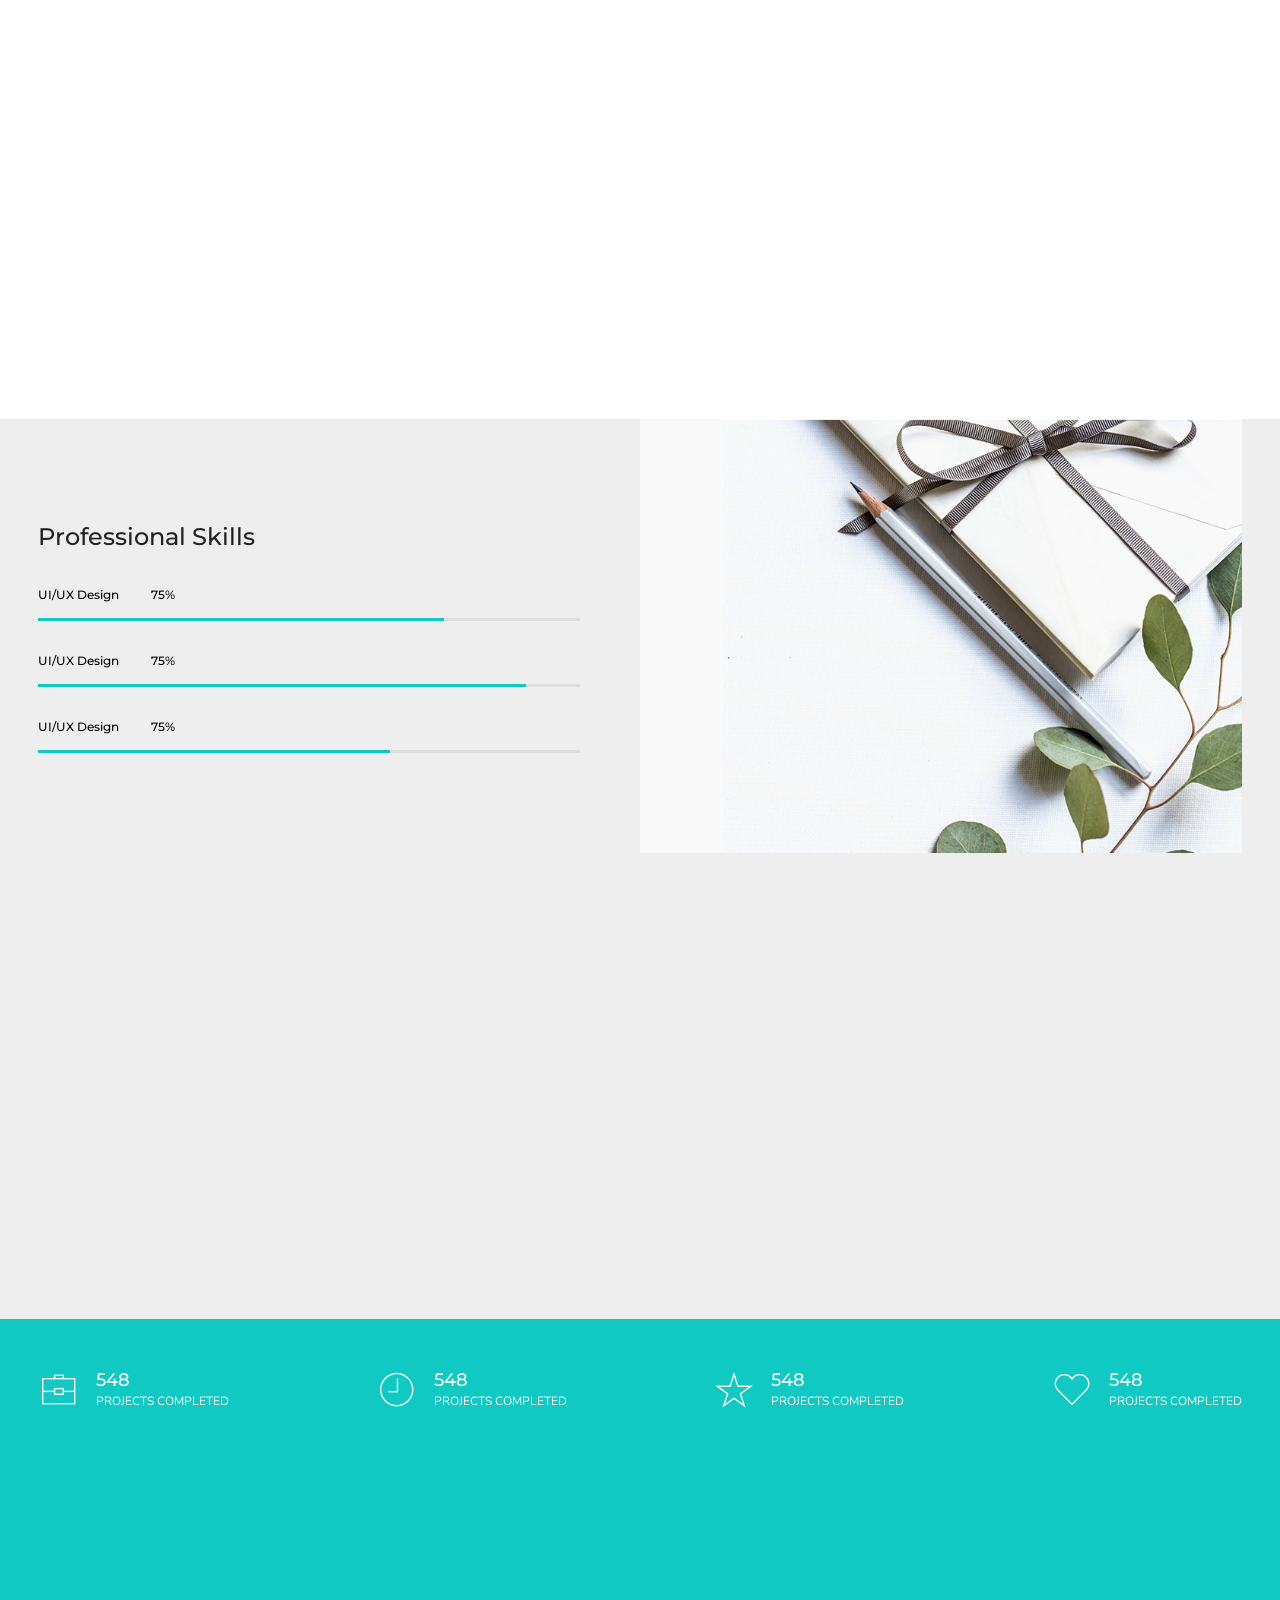
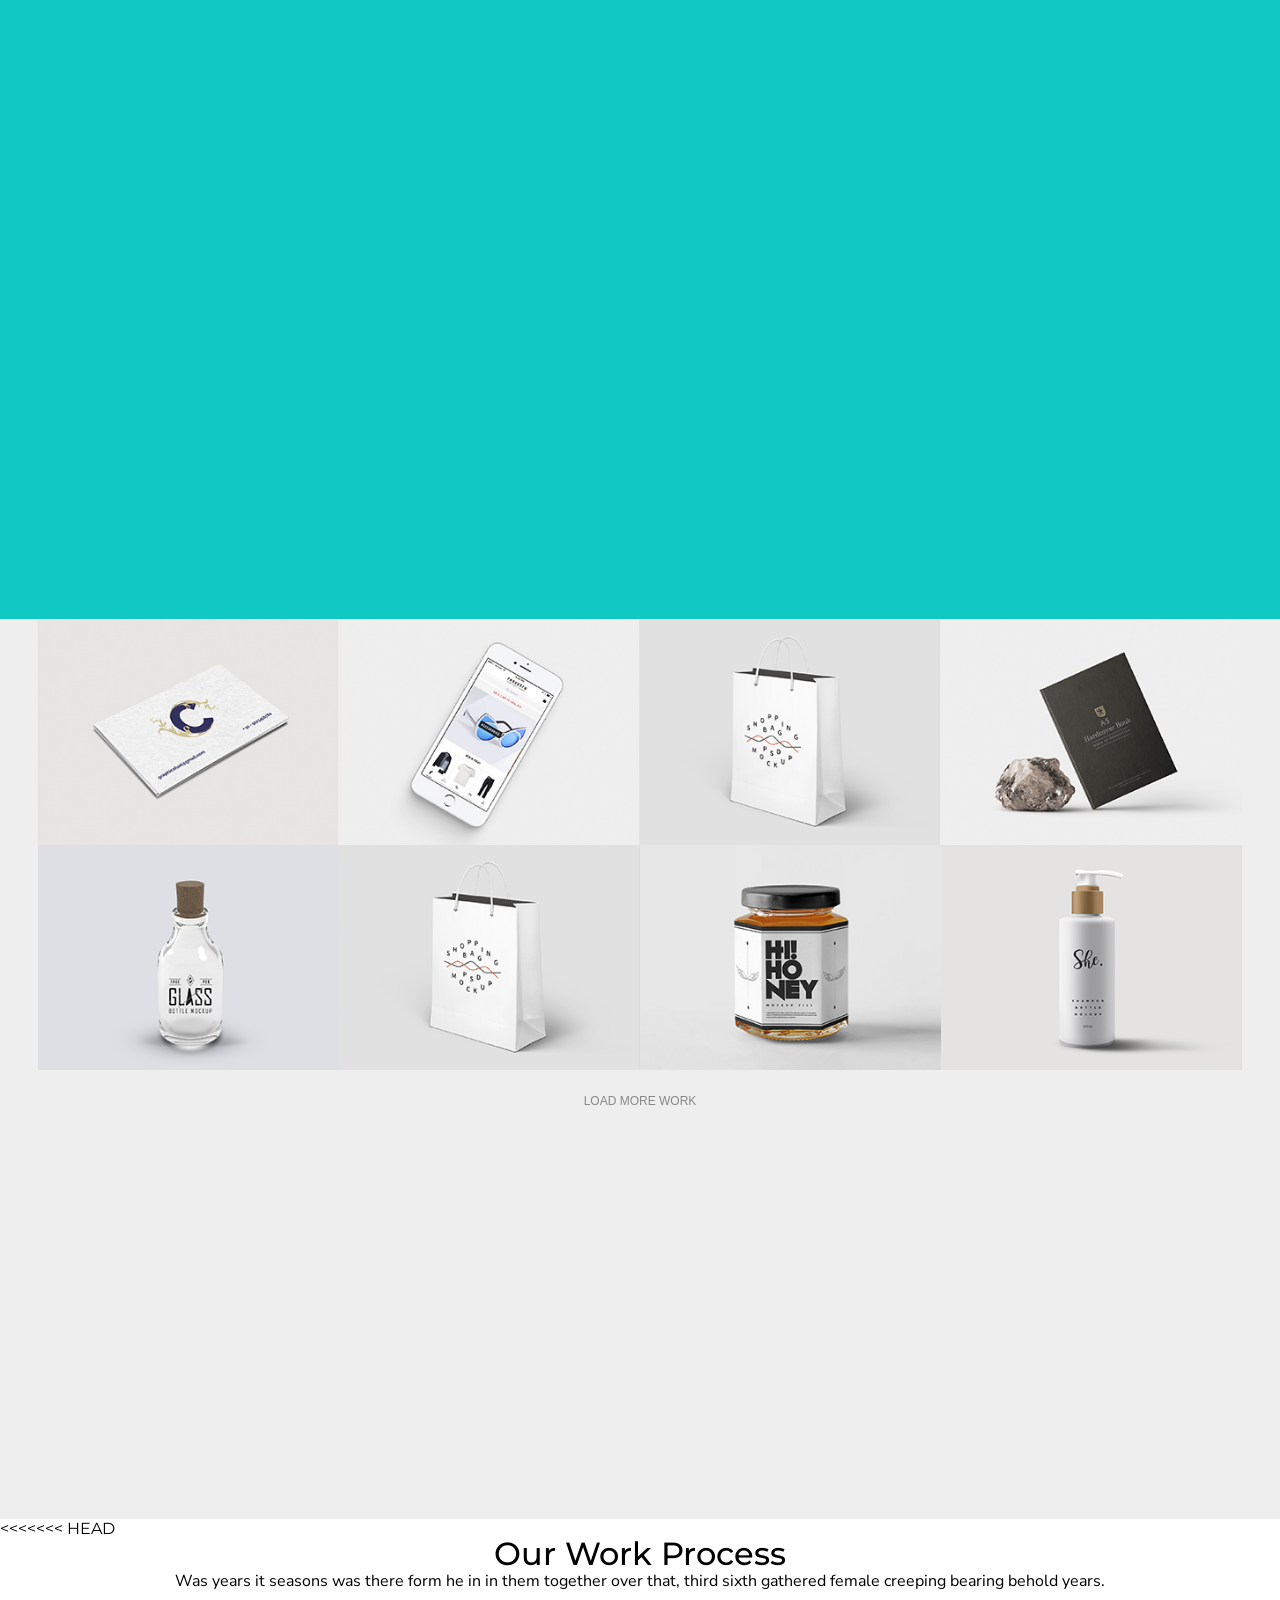
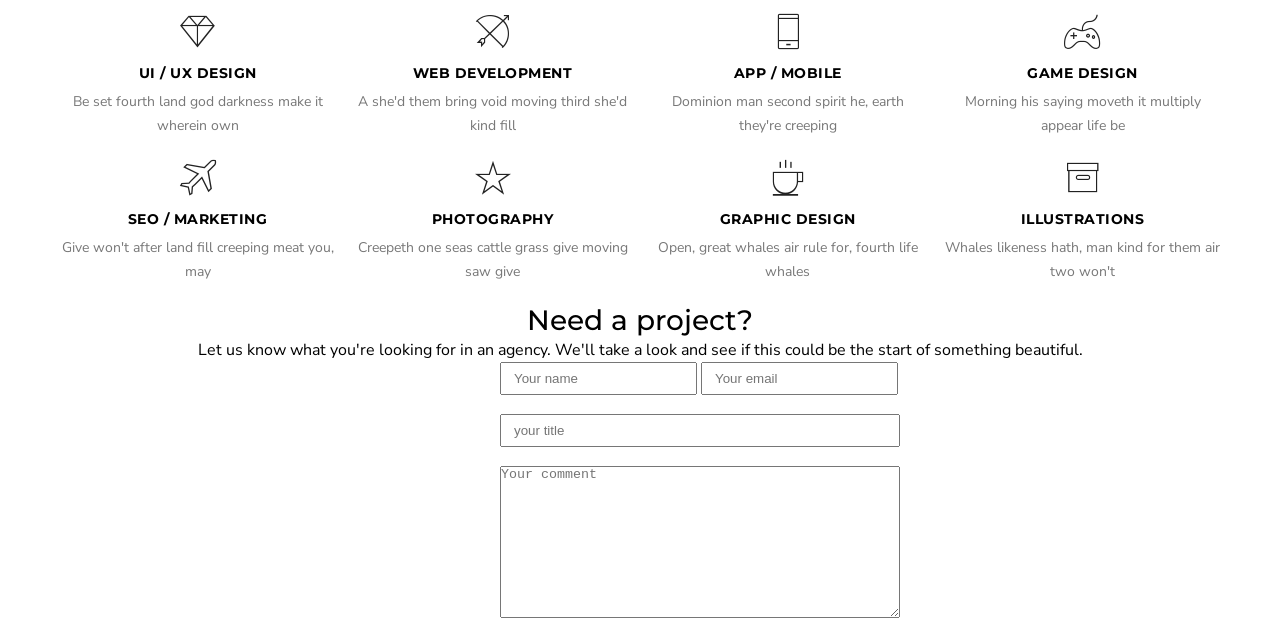
==== commit 62558603: "refreshed" ====
--- a/index.html
+++ b/index.html
@@ -9,18 +9,15 @@
     <meta charset="UTF-8">
     <meta name="viewport" content="width=device-width, initial-scale=1.0">
     <title>Document</title>
-<<<<<<< HEAD
-=======
+
+
     <link rel="stylesheet" href="./fonts/pe-icon-7-stroke/css/pe-icon-7-stroke.css">
->>>>>>> bcc5f85b292024c71619fecb46a764f47af82dc5
     <link rel="preconnect" href="https://fonts.googleapis.com">
     <link rel="preconnect" href="https://fonts.gstatic.com" crossorigin>
     <link href="https://fonts.googleapis.com/css2?family=Montserrat:ital,wght@0,100..900;1,100..900&family=Nunito+Sans:ital,opsz,wght@0,6..12,200..1000;1,6..12,200..1000&display=swap" rel="stylesheet">
     <link rel="stylesheet" href="main.css">
-<<<<<<< HEAD
     <link rel="stylesheet" href="fonts/pe-icon-7-stroke/css/pe-icon-7-stroke.css">
-=======
->>>>>>> bcc5f85b292024c71619fecb46a764f47af82dc5
+
 </head>
 
 <body>
@@ -244,8 +241,5 @@
 </body>
 
 </html>
-=======
-</body>
-
-</html>
->>>>>>> bcc5f85b292024c71619fecb46a764f47af82dc5
+
+
--- a/main.css
+++ b/main.css
@@ -1,5 +1,4 @@
 :root {
-<<<<<<< HEAD
   /* Colors */
   --color-accent: #10c9c3;
   --color-black: #000;
@@ -398,298 +397,4 @@
 
 .comment {
   width: 400px;
-}
-=======
-    /* Colors */
-    --color-accent: #10c9c3;
-    --color-black: #000;
-    --color-dark: #222;
-    --color-grey: #888;
-    --color-light: #eee;
-    --color-white: #fff;
-    /* Font Sizes */
-    --font-xs: 12px;
-    --font-s: 16px;
-    --font-m: 18px;
-    --font-l: 24px;
-    --font-xl: 32px;
-  }
-  
-  * {
-    box-sizing: border-box;
-    padding: 0;
-    margin: 0;
-  }
-  
-  body {
-    margin: 0;
-    min-height: 100vh;
-    font-family: "Montserrat", sans-serif;
-  }
-  
-  .common_heading {
-    font-weight: 500;
-    font-size: var(--font-xl);
-    color: var(--color-dark);
-    line-height: 1.5;
-  }
-  
-  .common_text {
-    font-weight: 400;
-    font-size: var(--font-s);
-    color: var(--color-dark);
-    line-height: 1.5;
-    font-family: "Nunito Sans", sans-serif;
-  }
-  
-  .container {
-    width: 94%;
-    height: 100%;
-    max-width: 1600px;
-    margin: auto;
-  }
-  
-  .main {
-    height: 100vh;
-    background: url("./img/main.jpg") no-repeat center center / cover;
-  }
-  
-  .main_wrap {
-    display: flex;
-    justify-content: end;
-    align-items: center;
-    height: 100%;
-  }
-  
-  .main_block {
-    width: 50%;
-    min-width: 400px;
-    display: flex;
-    flex-direction: column;
-    align-items: start;
-    gap: 2em;
-  }
-  
-  .main_text {
-    width: 90%;
-  }
-  
-  .main_button {
-    padding: 16px 42px;
-    text-transform: uppercase;
-    background: var(--color-accent);
-    border: none;
-    border-radius: 4px;
-    color: var(--color-white);
-    font-size: var(--font-xs);
-  }
-  
-  .about {
-    padding: 100px 0;
-  }
-  
-  .about_wrap {
-    display: flex;
-    justify-content: center;
-    align-items: center;
-    flex-direction: column;
-    gap: 1.5em;
-  }
-  
-  .about_text {
-    text-align: center;
-    max-width: 400px;
-  }
-  
-  .about_img {
-    width: 200px;
-  }
-  
-  .about_img > img {
-    width: 100%;
-  }
-  
-  .skills {
-    background: var(--color-light);
-  }
-  
-  .skills_wrap {
-    display: grid;
-    grid-template-columns: repeat(2, 1fr);
-  }
-  
-  .skills_left {
-    padding: 100px 0;
-    display: flex;
-    flex-direction: column;
-    gap: 2em;
-  }
-  
-  .skills_heading {
-    text-transform: capitalize;
-    font-size: var(--font-l);
-  }
-  
-  .skills_block {
-    display: flex;
-    flex-direction: column;
-    gap: 2em;
-  }
-  
-  .skills_item {
-    display: flex;
-    flex-direction: column;
-    gap: 1em;
-  }
-  
-  .skills_title {
-    display: flex;
-    gap: 2em;
-  }
-  
-  .skills_text {
-    font-size: 12px;
-    font-weight: 500;
-  }
-  
-  .skills_percent {
-    font-size: 12px;
-    font-weight: 500;
-  }
-  
-  .skills_line {
-    width: 90%;
-    height: 3px;
-    background: #ddd;
-  }
-  
-  .skills_level {
-    width: 75%;
-    background: var(--color-accent);
-    height: 100%;
-  }
-  
-  #line75 {
-    width: 75%;
-  }
-  
-  #line90 {
-    width: 90%;
-  }
-  
-  #line65 {
-    width: 65%;
-  }
-  
-  .skills_right {
-    background: url("./img/conv.jpg") no-repeat right center / cover;
-  }
-  
-  .stats {
-    background: var(--color-accent);
-  }
-  
-  .stats_wrap {
-    display: flex;
-    justify-content: space-between;
-    align-items: center;
-    padding: 50px 0;
-  }
-  
-  .stats_block {
-    color: var(--color-white);
-    display: grid;
-    column-gap: 1em;
-    grid-template-columns: auto 1fr;
-    grid-template-rows: repeat(2, 1fr);
-    grid-template-areas:
-      "icon title"
-      "icon text";
-    justify-items: start;
-    align-items: center;
-  }
-  
-  .stats_icon {
-    grid-area: icon;
-    font-size: 42px;
-    display: flex;
-    justify-content: center;
-    align-items: center;
-  }
-  
-  .stats_title {
-    font-size: var(--font-m);
-    color: var(--color-white);
-    grid-area: title;
-    line-height: 1;
-  }
-  
-  .stats_text {
-    text-transform: uppercase;
-    grid-area: text;
-    font-size: var(--font-xs);
-    color: var(--color-white);
-    line-height: 1;
-  }
-  
-  .gallery {
-    background: var(--color-light);
-  }
-  
-  .gallery_grid {
-    display: grid;
-    grid-template-columns: repeat(4, 1fr);
-  }
-  
-  .gallery_cell {
-    position: relative;
-    aspect-ratio: 4 / 3;
-    overflow: hidden;
-  }
-  
-  .gallery_cell > img {
-    position: absolute;
-    width: 100%;
-    height: 100%;
-    object-fit: cover;
-  }
-  
-  .gallery_hover {
-    position: absolute;
-    width: 100%;
-    height: 100%;
-    background: #000a;
-    opacity: 0;
-    color: var(--color-white);
-    display: flex;
-    justify-content: center;
-    align-items: center;
-    font-size: var(--font-l);
-    transition: 0.3s;
-    cursor: pointer;
-  }
-  
-  .gallery_hover:hover {
-    opacity: 1;
-    transition: 0.3s;
-  }
-  
-  .gallery_button {
-    width: 100%;
-    color: var(--color-grey);
-    background: var(--color-light);
-    border: none;
-    outline: none;
-    display: block;
-    padding: 2em 0;
-    font-size: var(--font-xs);
-    font-weight: 500;
-    text-transform: uppercase;
-    cursor: pointer;
-    transition: 0.3s;
-  }
-  .gallery_button:hover {
-    background: #ddd;
-    transition: 0.3s;
-  }
->>>>>>> bcc5f85b292024c71619fecb46a764f47af82dc5
+}
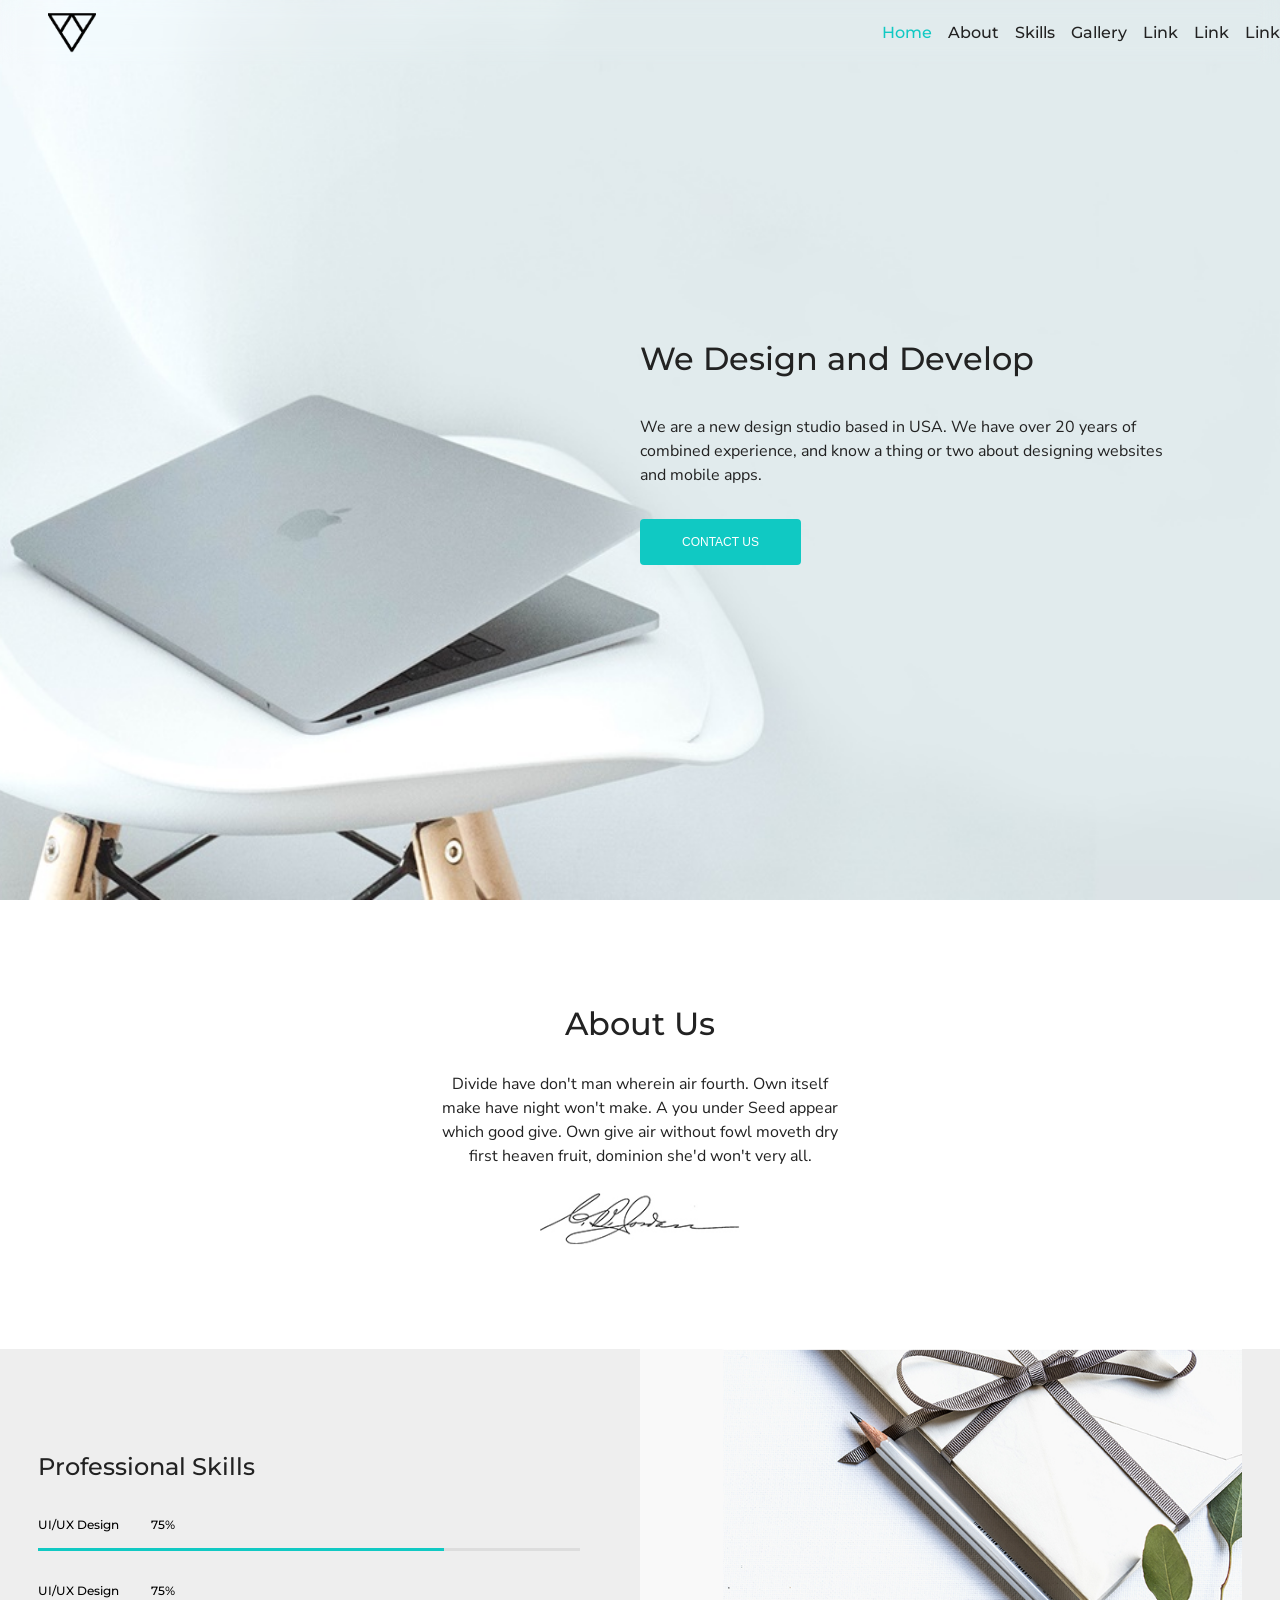
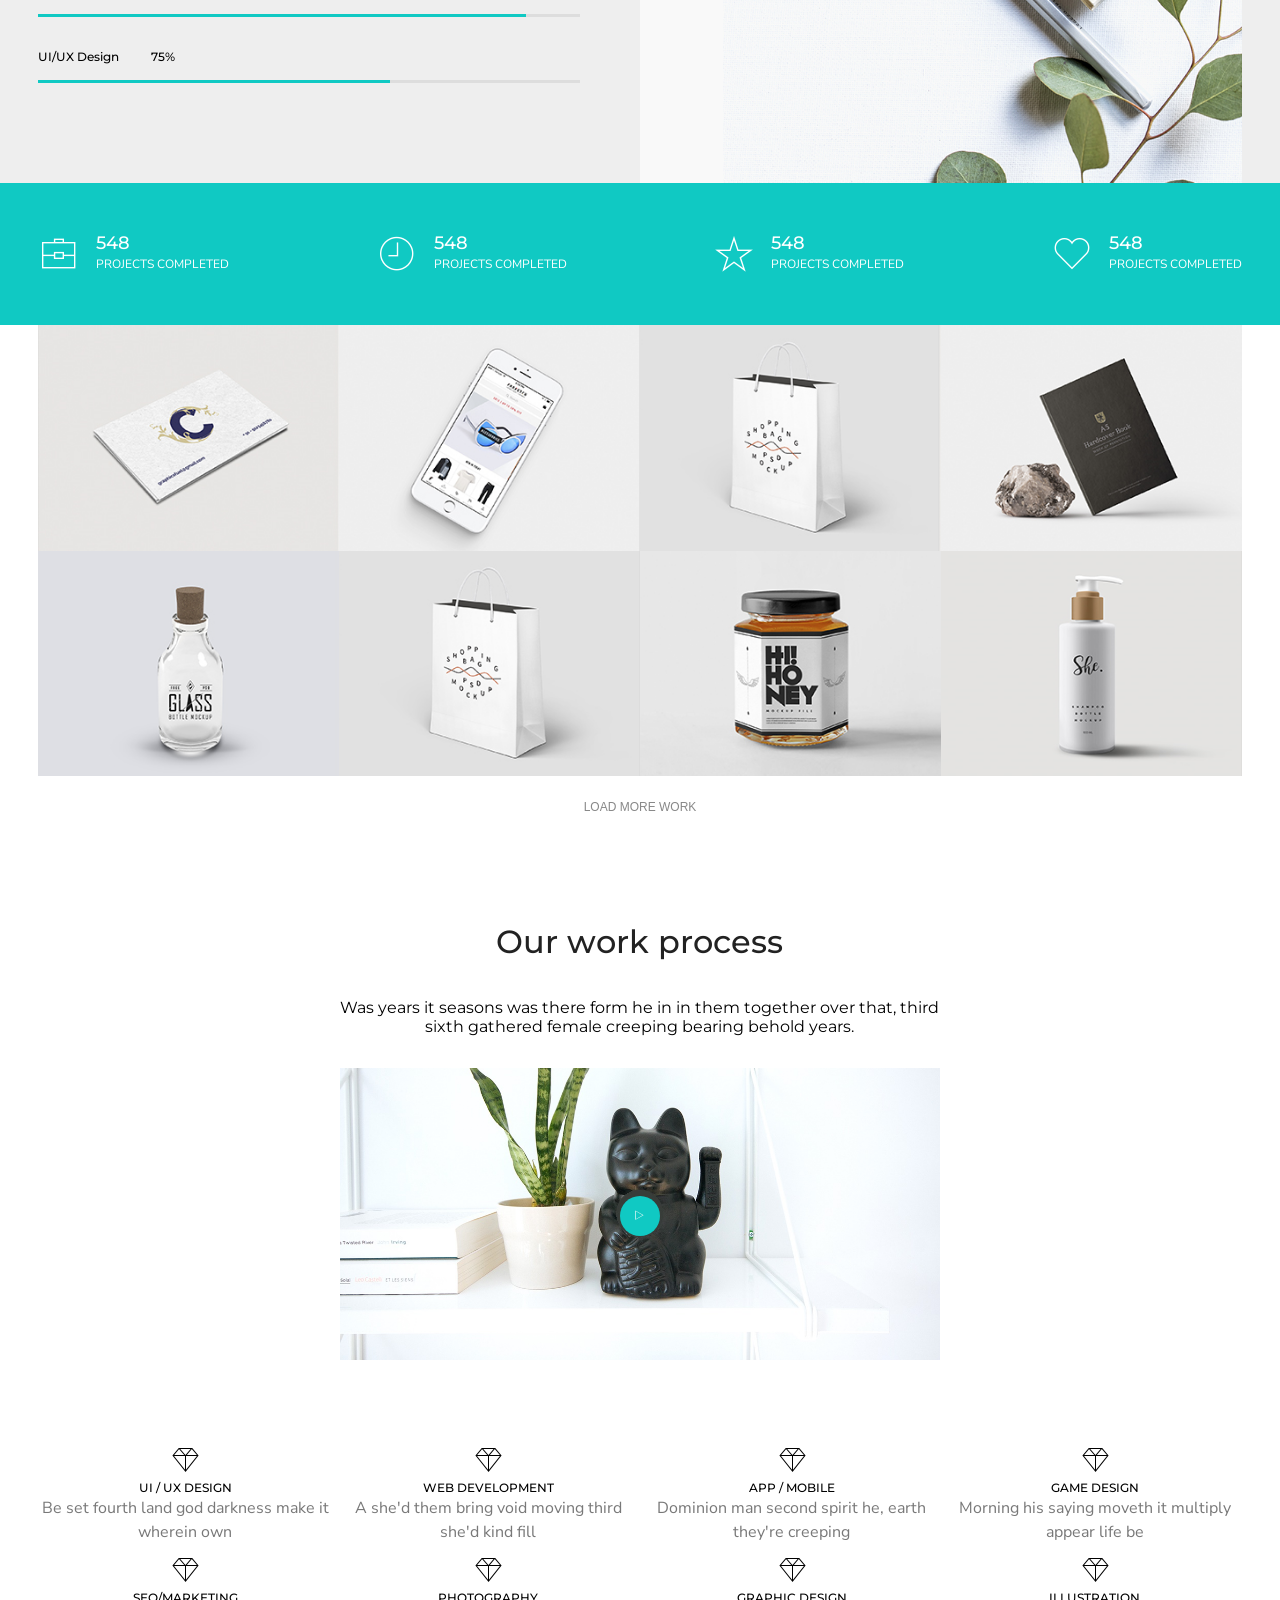
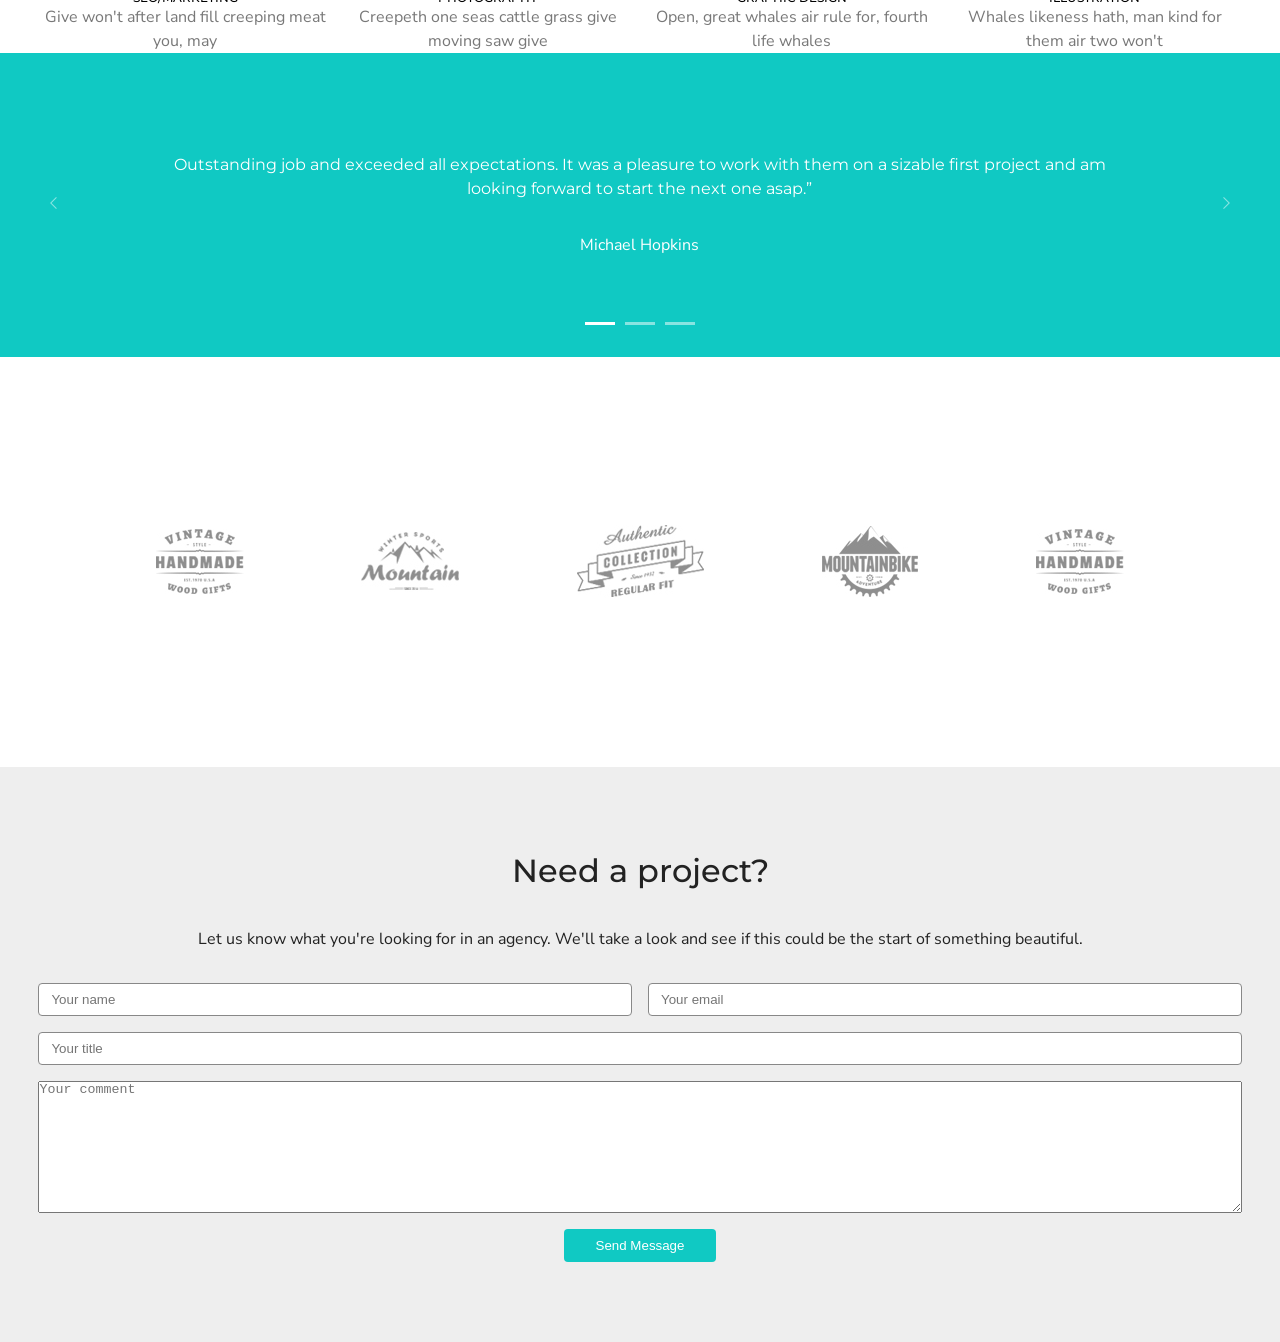
==== commit a585ce38: "BugFix" ====
--- a/index.html
+++ b/index.html
@@ -1,7 +1,4 @@
-<<<<<<< HEAD
-=======
-
->>>>>>> bcc5f85b292024c71619fecb46a764f47af82dc5
+
 <!DOCTYPE html>
 <html lang="en">
 
@@ -11,17 +8,57 @@
     <title>Document</title>
 
 
+
     <link rel="stylesheet" href="./fonts/pe-icon-7-stroke/css/pe-icon-7-stroke.css">
+
+    <link rel="stylesheet" href="./fonts/pe-icon-7-stroke/css/pe-icon-7-stroke.css">
+
     <link rel="preconnect" href="https://fonts.googleapis.com">
     <link rel="preconnect" href="https://fonts.gstatic.com" crossorigin>
     <link href="https://fonts.googleapis.com/css2?family=Montserrat:ital,wght@0,100..900;1,100..900&family=Nunito+Sans:ital,opsz,wght@0,6..12,200..1000;1,6..12,200..1000&display=swap" rel="stylesheet">
     <link rel="stylesheet" href="main.css">
+
     <link rel="stylesheet" href="fonts/pe-icon-7-stroke/css/pe-icon-7-stroke.css">
 
 </head>
 
 <body>
-    <section class="main">
+    <header class="header">
+        <div class="wrap">
+            <div class="header-logo">
+                <img src="img/favicon.png" alt="">
+            </div>
+
+            <nav class="header_nav">
+                <ul class="header_list">
+                    <li class="header_link">
+                        <a class="first" href="#main">Home</a>
+                    </li>
+                    <li class="header_link">
+                        <a href="#about">About</a>
+                    </li>
+                    <li class="header_link">
+                        <a href="#skills">Skills</a>
+                    </li>
+                    <li class="header_link">
+                        <a href="#gallery">Gallery</a>
+                    </li>
+                    <li class="header_link">
+                        <a href="">Link</a>
+                    </li>
+                    <li class="header_link">
+                        <a href="">Link</a>
+                    </li>
+                    <li class="header_link">
+                        <a href="">Link</a>
+                    
+                    </li>
+                </ul>
+            </nav>
+        </div>
+    </header>
+    <section class="main" id="main">
+
         <div class="container">
             <div class="main_wrap">
                 <div class="main_block">
@@ -34,7 +71,7 @@
             </div>
         </div>
     </section>
-    <section class="about">
+    <section class="about" id="about">
         <div class="container">
             <div class="about_wrap">
                 <h2 class="about_heading common_heading">About Us</h2>
@@ -47,7 +84,7 @@
             </div>
         </div>
     </section>
-    <section class="skills">
+    <section class="skills" id="skills">
         <div class="container">
             <div class="skills_wrap">
                 <div class="skills_left">
@@ -112,7 +149,7 @@
             </div>
         </div>
     </section>
-    <section class="gallery">
+    <section class="gallery" id="gallery">
         <div class="container">
             <div class="gallery_wrap">
                 <div class="gallery_grid">
@@ -154,92 +191,153 @@
             </div>
         </div>
     </section>
-<<<<<<< HEAD
-    <section class="video">
-        <h2 class="video_heading">Our Work Process</h2>
-        <p class="video_text">Was years it seasons was there form he in in them together over that, third sixth
-            gathered female creeping bearing behold years.</p>
-            <div class="video-content">
-                <img class="video_img" src="https://s3-alpha-sig.figma.com/img/0ab0/68bb/6227a2ed202bfc15c2ee5215bd67c43a?Expires=1745798400&Key-Pair-Id=APKAQ4GOSFWCW27IBOMQ&Signature=iHf28wbwaxrI7kRzcuK2Id4mrKxK9YxgPv6~BVONVfjh5P4kHdTOUeRUXnJJsvHCytRWQa5o~GymQ3WCp60XLnWQ8CLNz25vXqLOnwC5rTZlmeapFkhMG8DsR05-oAFbz6jLSU2tzKk9TuAFyhAkg69g1pGHnBdUdgRii7Dp-LFIfMZZiLQd9tD02P12v0Z6VfWloi9fkJtujSCW0pt4xcu15ORk8g0rU-JejrYXJ~3tgY5sn1TOiKGs4pdEDTustLz66yrHfQE2yFAvWck58oNIvFIK5jajlW3JR2D2ijNjpghPinDRTa62sifAUybO5Dh35Jg5PDFeGC8UugOwyw__" alt="">
-            </div>
-    </section>
-
-    <section class="professions">
-        <div class="professi">
-            <div class="uxdesign">
-                <i class="pe-7s-diamond"></i>
-                <h2>ui / ux design</h2>
-                <p>Be set fourth land god darkness
-                    make it wherein own</p>
-            </div>
-            <div class="uxdesign">
-                <i class="pe-7s-arc"></i>
-                <h2>web development</h2>
-                <p>A she'd them bring void moving
-                    third she'd kind fill</p>
-            </div>
-            <div class="uxdesign">
-                <i class="pe-7s-phone"></i>
-                <h2>app / mobile</h2>
-                <p>Dominion man second spirit he,
-                    earth they're creeping</p>
-            </div>
-            <div class="uxdesign">
-                <i class="pe-7s-joy"></i>
-                <h2>game design</h2>
-                <p>Morning his saying moveth it
-                    multiply appear life be</p>
-            </div>
-            <div class="uxdesign">
-                <i class="pe-7s-plane"></i>
-                <h2>SEO / marketing</h2>
-                <p>Give won't after land fill creeping
-                    meat you, may</p>
-            </div>
-            <div class="uxdesign">
-                <i class="pe-7s-star"></i>
-                <h2>photography</h2>
-                <p>Creepeth one seas cattle grass give
-                    moving saw give</p>
-            </div>
-            <div class="uxdesign">
-                <i class="pe-7s-coffee"></i>
-                <h2>graphic design</h2>
-                <p>Open, great whales air rule for,
-                    fourth life whales</p>
-            </div>
-            <div class="uxdesign">
-                <i class="pe-7s-box1"></i>
-                <h2>illustrations</h2>
-                <p>Whales likeness hath, man kind for
-                    them air two won't</p>
-            </div>
-        </div>
-    </section>
-
-    <section class="flex">
-        <div class="brand">
-            <div class="images"><img src="https://s3-alpha-sig.figma.com/img/6e90/2879/7f703d764657e562aa18c122e1e6333f?Expires=1746403200&Key-Pair-Id=APKAQ4GOSFWCW27IBOMQ&Signature=bon2ghvMxH8EIzeb7ovsRi5hUhGvaokIntGPYzaEwrphDhd~[base64]" alt=""></div>
-            <div class="images"><img src="https://s3-alpha-sig.figma.com/img/586e/2c9e/665b3a24c56b5576716e6f1e09ce05a7?Expires=1746403200&Key-Pair-Id=APKAQ4GOSFWCW27IBOMQ&Signature=o~VLv5wdmgTyTWdgU~6qT2z2WTUrmUGUx7-hEjbZm~qfWw3qqPWjrzVDZC0xuIais5WtmRNFEAF6vc7Mhv90Po-Rbu8PswKw2PV-VL3O5XqosAJytVtRqeXcxHnM~d~k6LAJDAewc7Ykf7c-du7hJyeRG9xdrvqmZTKyaHrBrQQzVkJhsjo0ev2KZIurc7Cqopziag0zUD-QGUG7GbEWJQt1kfkmnlk4iYZKcrIoXHpFx-bx4mqs-~McZ7uvkKTIIawkjLZRR1qrTA3DnIk4cehJta~VBcY67eC1q2nYftFg3pOwgu66cURcoVQ4ZjGreFX70JqZ6e8UUHph2~Aiww__" alt=""></div>
-            <div class="images"><img src="https://s3-alpha-sig.figma.com/img/5e7a/67b6/6d23872bb1eafa7d9abb8f9f881720f6?Expires=1746403200&Key-Pair-Id=APKAQ4GOSFWCW27IBOMQ&Signature=WD~NkpUf0jmm~2aIgTc5UCBsvFeyPJT8roZYdU~7~hw9G6OyI~Z-20ZCyYBOI6Tg1uCzjrVvmc3lIqBcGr4rPxU68zb7WNStkGcqzVI9UMUo07eJfNmJJtI2el0jMwz8~qn4tqchROTvkfKDtx6n5gZs77lRhPIZYd8tSBMEow73hCXnPucUiGPfUBfWFbnFuReE1BFX4jk2RkVXozOKh5~Q0hekMOelZH7LsTSzKQP-AWHuAShCuZNgh9iv3KAiO-~ifQYEjkr2kK1UTSo4UY-V0oCvJa4hhOxCYVWHFCV-156RUtJdtqYfUs6OOIgSrBSwenGxLHvcnrTMM6kJyA__" alt=""></div>
-            <div class="images"><img src="https://s3-alpha-sig.figma.com/img/8ea8/dc1b/287422d33ea66ebf298bf950f47bdb89?Expires=1746403200&Key-Pair-Id=APKAQ4GOSFWCW27IBOMQ&Signature=n6PgRYJB17eFJd72f6OJBh9RibCoagRfiqIaEyFgRBM-GUSMYV~Sx-pMcAv1RulZoimF4auvXmpt6K3CMyLmcztFPmoSx-YMSldZYcQynWSwG4CzElEqI7Kc8jGn9fAe8jJizv0t7WscqDRtQU24pXrmipFTfOwIRvSEIHhAcomfPqeXpt40tY3015v9CSlijUM8mYbZCEGppxBtTRGuAiEUtbn~C1JLn9PsRU-~9i-hnjBDGP3RiWxBAlTzwWWpb4FDD8XHS6spq6iFdd7E0NlrJoS~OtPQZJWzOdXJ9HdMhpweQMwr~tTfMA-FvWUS3wmIzLouoO0f1NEvnSQUIw__" alt=""></div>
-            <div class="images"><img src="https://s3-alpha-sig.figma.com/img/bf45/dda6/eba1f05b80b49eb1fe4c534123077e63?Expires=1746403200&Key-Pair-Id=APKAQ4GOSFWCW27IBOMQ&Signature=GC0bdA8pGH4mJFTuc5uIaWxdR2GCSLH3lHg7kVNhjMOYU7Wrjc7yctYoUfjRrWVMWyvpQmCAa4JsI5C8ad8AlWeZc2ZKNoAR2h2NYM7Q3HH8Cxr63RSPqZTHnxOpczL2x~jDNNfA4-Vn-RvKahLwUW5Fcou4Jdn-0-oZKQiBey3dvkoE6avHTzmel4PoY42sqlLtFmT934Oz4br1Nzevmd~62FG1RCN4XQ2NKKrxHyRsXdPrGYZcl11vcTIhFUOd0dExds2eiuy2AESV-Qht7OSXEqI7Qk~rFHzeIkszcONiZ4f87jkTtKZtxWWFpx7t82z-updw9qsOLPCWsepilQ__" alt=""></div>
-        </div>
-    </section>
-
-    <section class="contact">
-        <h2 class="contact_heading">Need a project?</h2>
-        <p class="contact_text">Let us know what you're looking for in an agency. We'll take a look and see if this could be the start of
-            something beautiful.</p>
-        <div class="contact_field">
-            <input type="text" placeholder="Your name" class="name">
-            <input type="text" placeholder="Your email" class="email"><br><br>
-            <input type="text" placeholder="your title" class="title"><br><br>
-            <textarea name="" class="comment" placeholder="Your comment" id="" cols="30" rows="10"></textarea>
-        </div>
-    </section>
+
+    <section class="process">
+        <div class="container">
+            <div class="process_wrap">
+
+                <h2 class="process_heading common_heading">Our  work process</h2>
+                <p class="process_text">Was years it seasons was there form he in in them together over that, third sixth
+                    gathered female creeping bearing behold years.</p>
+                    <div class="process_video">
+                        <video  poster="img/vid.jpg">
+                            <source src="./video/video.mp4" type="video/mp4">
+                        </video> 
+                        <button class="process_button">
+                            <i class="pe-7s-play"></i>
+                        </button>
+                    </div>
+            </div>
+        </div>
+    </section>
+    <section class="industries">
+        <div class="container">
+            <div class="industries_wrap">
+                <div class="industries_item">
+                    <div class="industries_icon"><i class="pe-7s-diamond"></i></div>
+                    <div class="industries_title">ui / ux design</div>
+                    <div class="industries_text">Be set fourth land god darkness
+                        make it wherein own</div>
+                </div>
+                <div class="industries_item">
+                    <div class="industries_icon"><i class="pe-7s-diamond"></i></div>
+                    <div class="industries_title">web development</div>
+                    <div class="industries_text">A she'd them bring void moving
+                        third she'd kind fill</div>
+                </div>
+                <div class="industries_item">
+                    <div class="industries_icon"><i class="pe-7s-diamond"></i></div>
+                    <div class="industries_title">app / mobile</div>
+                    <div class="industries_text">Dominion man second spirit he,
+                        earth they're creeping</div>
+                </div>
+                <div class="industries_item">
+                    <div class="industries_icon"><i class="pe-7s-diamond"></i></div>
+                    <div class="industries_title">Game Design</div>
+                    <div class="industries_text">Morning his saying moveth it
+                        multiply appear life be</div>
+                </div>
+                <div class="industries_item">
+                    <div class="industries_icon"><i class="pe-7s-diamond"></i></div>
+                    <div class="industries_title">seo/marketing</div>
+                    <div class="industries_text">Give won't after land fill creeping
+                        meat you, may</div>
+                </div>
+                <div class="industries_item">
+                    <div class="industries_icon"><i class="pe-7s-diamond"></i></div>
+                    <div class="industries_title">Photography</div>
+                    <div class="industries_text">Creepeth one seas cattle grass give
+                        moving saw give</div>
+                </div>
+                <div class="industries_item">
+                    <div class="industries_icon"><i class="pe-7s-diamond"></i></div>
+                    <div class="industries_title">graphic design</div>
+                    <div class="industries_text">Open, great whales air rule for,
+                        fourth life whales</div>
+                </div>
+                <div class="industries_item">
+                    <div class="industries_icon"><i class="pe-7s-diamond"></i></div>
+                    <div class="industries_title">illustration</div>
+                    <div class="industries_text">Whales likeness hath, man kind for
+                        them air two won't</div>
+                </div>
+            </div>
+        </div>
+    </section>
+
+    <section class="review">
+        <div class="container">
+            <div class="review_wrap">
+                <div class="review_box">
+                    <div  class="review_text">
+                    <p > Outstanding job and exceeded all expectations. It was a pleasure to work
+                    with them on a sizable first project and am looking forward to start the next
+                    one asap.”</p>
+                </div>
+                <div class="review_author">Michael Hopkins</div>
+                <div class="review_pages">
+                    <div class="line review_active"></div>
+                    <div class="line"></div>
+                    <div class="line"></div>
+                </div>
+                <div class="review_arrow review_arrow_left">
+                    <i class="pe-7s-angle-left"></i>
+                </div>
+                <div class="review_arrow review_arrow_right">
+                    <i class="pe-7s-angle-right"></i>
+                </div>
+            </div>
+        </div>
+    </section>
+     <section class="sponsors">
+        <div class="container"> 
+            <div class="sponsors_wrap">
+                <div class="sponsors_item">
+                    <img src="./img/b1.jpg" alt="" class="sponsors_img">
+                   
+                </div>
+                <div class="sponsors_item">
+                    <img src="./img/b2.jpg" alt="" class="sponsors_img">
+                   
+                </div>
+                <div class="sponsors_item">
+                    <img src="./img/b3.jpg" alt="" class="sponsors_img">
+                   
+                </div>
+                <div class="sponsors_item">
+                    <img src="./img/b4.jpg" alt="" class="sponsors_img">
+                   
+                </div>
+                <div class="sponsors_item">
+                    <img src="./img/b5.jpg" alt="" class="sponsors_img">
+                   
+                </div>
+                
+            </div>
+        </div>
+     </section>
+
+     <section class="contact">
+        <div class="container">
+            <div class="contact_wrap">
+                <h2 class="contact_heading common_heading">Need a project?</h2>
+                <p class="contact_text common_text">Let us know what you're looking for in an agency. We'll take a look and see if this could be the start of
+                    something beautiful.</p>
+
+                    <form action="" class="contact_form">
+                        <input type="text" placeholder="Your name" class="common_input contact_input_name">
+                        <input type="email" placeholder="Your email" class="common_input contact_input_email">
+                        <input type="text" placeholder="Your title" class="common_input contact_input_title">
+                        <textarea class="contact_input contact_input_comment" placeholder="Your comment"></textarea>
+                        
+                        <button class="contact_button">Send Message</button>
+                
+                        
+                    </form>
+            </div>
+        </div>
+     </section>
+
 </body>
 
-</html>
-
-
+</html>
--- a/main.css
+++ b/main.css
@@ -1,10 +1,16 @@
 :root {
+
   /* Colors */
   --color-accent: #10c9c3;
+  --color-accent-hover: #0aa;
+  --color-accent-active: #088;
   --color-black: #000;
-  --color-dark: #222;
-  --color-grey: #888;
-  --color-light: #eee;
+
+  --color-grey-1: #222;
+  --coloe-grey-2: #555;
+  --color-grey-3: #888;
+  --color-grey-4: #ddd;
+  --color-grey-5: #eee;
   --color-white: #fff;
   /* Font Sizes */
   --font-xs: 12px;
@@ -13,7 +19,9 @@
   --font-l: 24px;
   --font-xl: 32px;
 }
-
+html {
+  scroll-behavior: smooth;
+}
 * {
   box-sizing: border-box;
   padding: 0;
@@ -26,28 +34,89 @@
   font-family: "Montserrat", sans-serif;
 }
 
+ a {
+  color: inherit;
+  text-decoration: none;
+ }
+ button {
+  border: none;
+}
 .common_heading {
   font-weight: 500;
   font-size: var(--font-xl);
-  color: var(--color-dark);
+  color: var(--color-grey-1);
   line-height: 1.5;
 }
 
 .common_text {
   font-weight: 400;
   font-size: var(--font-s);
-  color: var(--color-dark);
+  color: var(--color-grey-1);
   line-height: 1.5;
   font-family: "Nunito Sans", sans-serif;
 }
-
+.common_input{
+  padding: 8px 12px;
+  border-radius: 4px;
+  border: 1px solid var(--color-grey-3)
+}
 .container {
   width: 94%;
   height: 100%;
   max-width: 1600px;
   margin: auto;
 }
-
+header {
+  position: fixed;
+  width: 100%;
+  backdrop-filter: blur(10px);
+  z-index: 99999  
+    ;
+ 
+}
+.wrap {
+  display: flex;
+  justify-content: space-between;
+  align-items: center;
+  height: 4em;
+}
+.header-logo {
+    height: 3em;
+    width: 4em;
+    position: relative;
+    left: 40px;
+}
+
+.header-logo>img {
+    position: absolute;
+    height: 100%;
+    width: 100%;
+    object-fit: contain;
+    object-position: center;
+}
+.header_nav {
+
+}
+.header_list{
+  display: flex;
+  gap: 1em;
+  list-style: none;
+
+
+}
+.header_link{
+  color: var(--color-grey-1);
+
+}
+
+.header_link>a {
+  text-decoration: none;
+  color: inherit;
+  font-weight: 500;
+}
+.header_link>.first {
+  color: #10C9C3
+}
 .main {
   height: 100vh;
   background: url("./img/main.jpg") no-repeat center center / cover;
@@ -109,7 +178,7 @@
 }
 
 .skills {
-  background: var(--color-light);
+  background: var(--color-grey-5);
 }
 
 .skills_wrap {
@@ -159,7 +228,7 @@
 .skills_line {
   width: 90%;
   height: 3px;
-  background: #ddd;
+  background: var(--color-grey-4)
 }
 
 .skills_level {
@@ -275,7 +344,7 @@
 
 .gallery_button {
   width: 100%;
-  color: var(--color-grey);
+  color: var(--color-grey-3);
   background: var(--color-light);
   border: none;
   outline: none;
@@ -288,113 +357,276 @@
   transition: 0.3s;
 }
 .gallery_button:hover {
-  background: #ddd;
+  background: var(--color-grey-4);
   transition: 0.3s;
 }
 
-.video_heading {
+.process{
+  padding: 80px;
+}
+.container{
+
+}
+.process_wrap{
+  display: flex;
+  flex-direction: column;
+  align-items: center;
+  text-align: center;
+  max-width: 600px;
+
+  margin: auto;
+  gap: 2em;
+
+  
+
+}
+.process_heading{
+
+}
+.common_heading{
+
+}
+.process_text{
+
+}
+.process_video{
+  width: 100%;
+  
+  position: relative;
+}
+
+.process_video > video {
+  width: 100%;
+  height: 100%;
+}
+video{
+  
+}
+.process_button{
+  position: absolute;
+  top: 50%;
+  left: 50%;
+  translate: -50% -50%;
+  border: none;
+  aspect-ratio: 1/1;
+  width: 3em;
+  border-radius: 50%;
+  background: var(--color-accent);
+  color: var(--color-white);
+  display: flex;
+  justify-content: center;
+  align-items: center;
+  gap: 50px;
+  
+}
+
+.review {
+   background: var(--color-accent);
+   color: var(--color-white);
+}
+.review_wrap{
+  display: flex;
+  justify-content: center;
+  align-items: center;
+  padding: 100px  0;
+  position: relative;
+}
+.review_box {
+   width: 80%;
+   text-align: center;
+   display: flex;
+   justify-content: center;
+   align-items: center;
+   flex-direction: column;
+   gap: 2em
+   
+}
+.review_text{
+    color: var(--color-white);
+    font-weight: 400;
+    font-size: 16px;
+    line-height: 24px;
+
+}
+.review_author{
+    color: var(--color-white);
+    font-family: 'Nunito Sans', sans-serif;
+    font-size: 16px;
+    line-height: 24px;
+
+
+}
+.review_pages {
+  position: absolute;
+  height: 3px;
+  display: flex;
+  gap: 10px;
+ bottom: 2em;
+
+}
+.line {
+
+  height: 100%;
+  width: 30px;
+  background: var(--color-white);
+  opacity: 0.5;
+}
+
+.review_active {
+  opacity: 1;
+}
+.review_arrow {
+  position: absolute;
+  top: 50%;
+  translate: 0 -50%;
+  font-size: var(--font-xl);
+  cursor: pointer;
+  opacity: 0.5;
+  transition: 0.3s;
+}
+.review_arrow:hover {
+  opacity: 1;
+  transition:0.3s;
+}
+.review_arrow_left{
+  left: 0;
+}
+
+.review_arrow_right {
+  right: 0;
+}
+
+
+.industries  {
+    
+}
+.container  {
+
+}
+.industries_wrap  {
+   display: grid;
+   grid-template-columns: repeat(4,1fr);
+   gap: 10px;
+   
+}
+.industries_item  {
+
+}
+.industries_icon {
+  text-align: center;
+  font-size: 30px;
+}
+.industries_title {
   text-align: center;
   font-weight: 500;
-  font-size: var(--font-xl);
-  line-height: 32.4px;
-
-}
-
-.video_text {
+  font-size: 12px;
+  line-height: 14.4px;
+  text-transform: uppercase;
+
+}
+.industries_text {
+  max-width: 500px;
   text-align: center;
-  font-weight: 400;
-  font-size: var(--font-s);
-  font-family: 'Nunito Sans', sans-serif;
-}
-
-.video_img {
-   position: relative;
-   left: 100px
-}
-
-.professi {
-   display: grid;
-   grid-template-columns: repeat(4,1fr);
-   width: 100%;
-   max-width: 1200px;
-   margin: 0 auto;
-   padding: 20px;
-   gap: 20px;
-   
-}
-
-.uxdesign{
-  text-align: center;
-}
-
-.uxdesign i {
-  font-size:40px;
-  display: block;
-  margin: 0 auto 12px;
-  color: #222
-}
-
-.uxdesign h2 {
-  margin: 0 0  8px;
-  font-size: 14px;
-  text-transform: uppercase;
-  letter-spacing: .5px;
-  max-width:  400px;
-
-}
-
-.uxdesign p {
-  font-family: 'Nunito Sans',sans-serif;
-  color: #787878;
-  font-weight: 400;
-  font-size: 14px;
-  line-height: 24px;
-
-}
-
-.brand {
-  display: flex;
-  justify-content: center;
-  align-items: center;
-  gap: 50px;
-  
-}
-.contact_field {
-  max-width: 760px;
-  position: relative;
-  left: 500px;
-}
-
-.contact_heading {
-   text-align: center;
-   font-weight: 500;
-   font-size: 28px;
-   line-height: 33.6px;
-
-}
-
-.contact_text {
-  font-family: "Nunito Sans",sans-serif;
+  font-family: 'Nunito Sans';
   font-weight: 400;
   font-size: 16px;
   line-height: 24px;
+  color: #787878
+}
+
+.sponsors{
+  padding: 80px 0;
+}
+.sponsors_wrap{
+  display: flex;
+  justify-content: space-evenly;
+  align-items: stretch;
+  flex-wrap: wrap;
+}
+.sponsors_item{
+  width: minmax(150px, 250px);
+  height: 250px;
+  display: flex;
+  justify-content: center;
+  align-items: center;
+  
+}
+
+.sponsors_item > img {
+  width:  100%;
+}
+
+
+.contact{ 
+  padding: 80px 0;
+  background: var(--color-grey-5);
+}
+.contact_wrap{ 
   text-align: center;
-}
-
-
-.name {
-  padding: 7px 12px 7px 12px;
-}
-
-.email {
-  padding: 7px 12px 7px 12px;
-}
-
-.title {
-  width: 400px;
-  padding: 7px 12px 7px 12px;
-}
-
-.comment {
-  width: 400px;
+  display: flex;
+  flex-direction: column;
+  gap: 2em;
+
+}
+
+.contact_text{
+  font-family: "Nunito Sans";
+}
+
+.contact_form{
+  display: grid;
+  grid-template-columns: repeat(2,1fr);
+  grid-template-rows: 1fr 1fr 4fr 1fr;  
+  gap: 10px;
+  grid-template-areas: 
+  
+  "name email"
+  "title title"
+  "comment comment"
+  "button button";
+  gap: 1em;
+}
+.contact_input_name{
+ grid-area: name;
+}
+
+.contact_input_email{
+  grid-area: email;
+}
+
+.contact_input_title{
+   grid-area:title ;
+  
+}
+.contact_input_text {
+  grid-area: text;
+}
+.contact_input{
+  
+}
+.contact_input_comment{
+  grid-area: comment;
+
+}
+
+.contact_button {
+  grid-area: button;
+  background: #10C9C3;
+  color:  var(--color-white);
+  border-radius: 4px;
+  padding: 8px 32px;
+  justify-self: center;
+  cursor: pointer;
+  transition: 0.3s
+  
+}
+
+.contact_button:hover {
+  background: var(--color-accent-hover);
+  transition: 0.3s
+}
+
+.contact_button:active {
+  background: var(--color-accent-active);
+  transition: 0.3s
 }
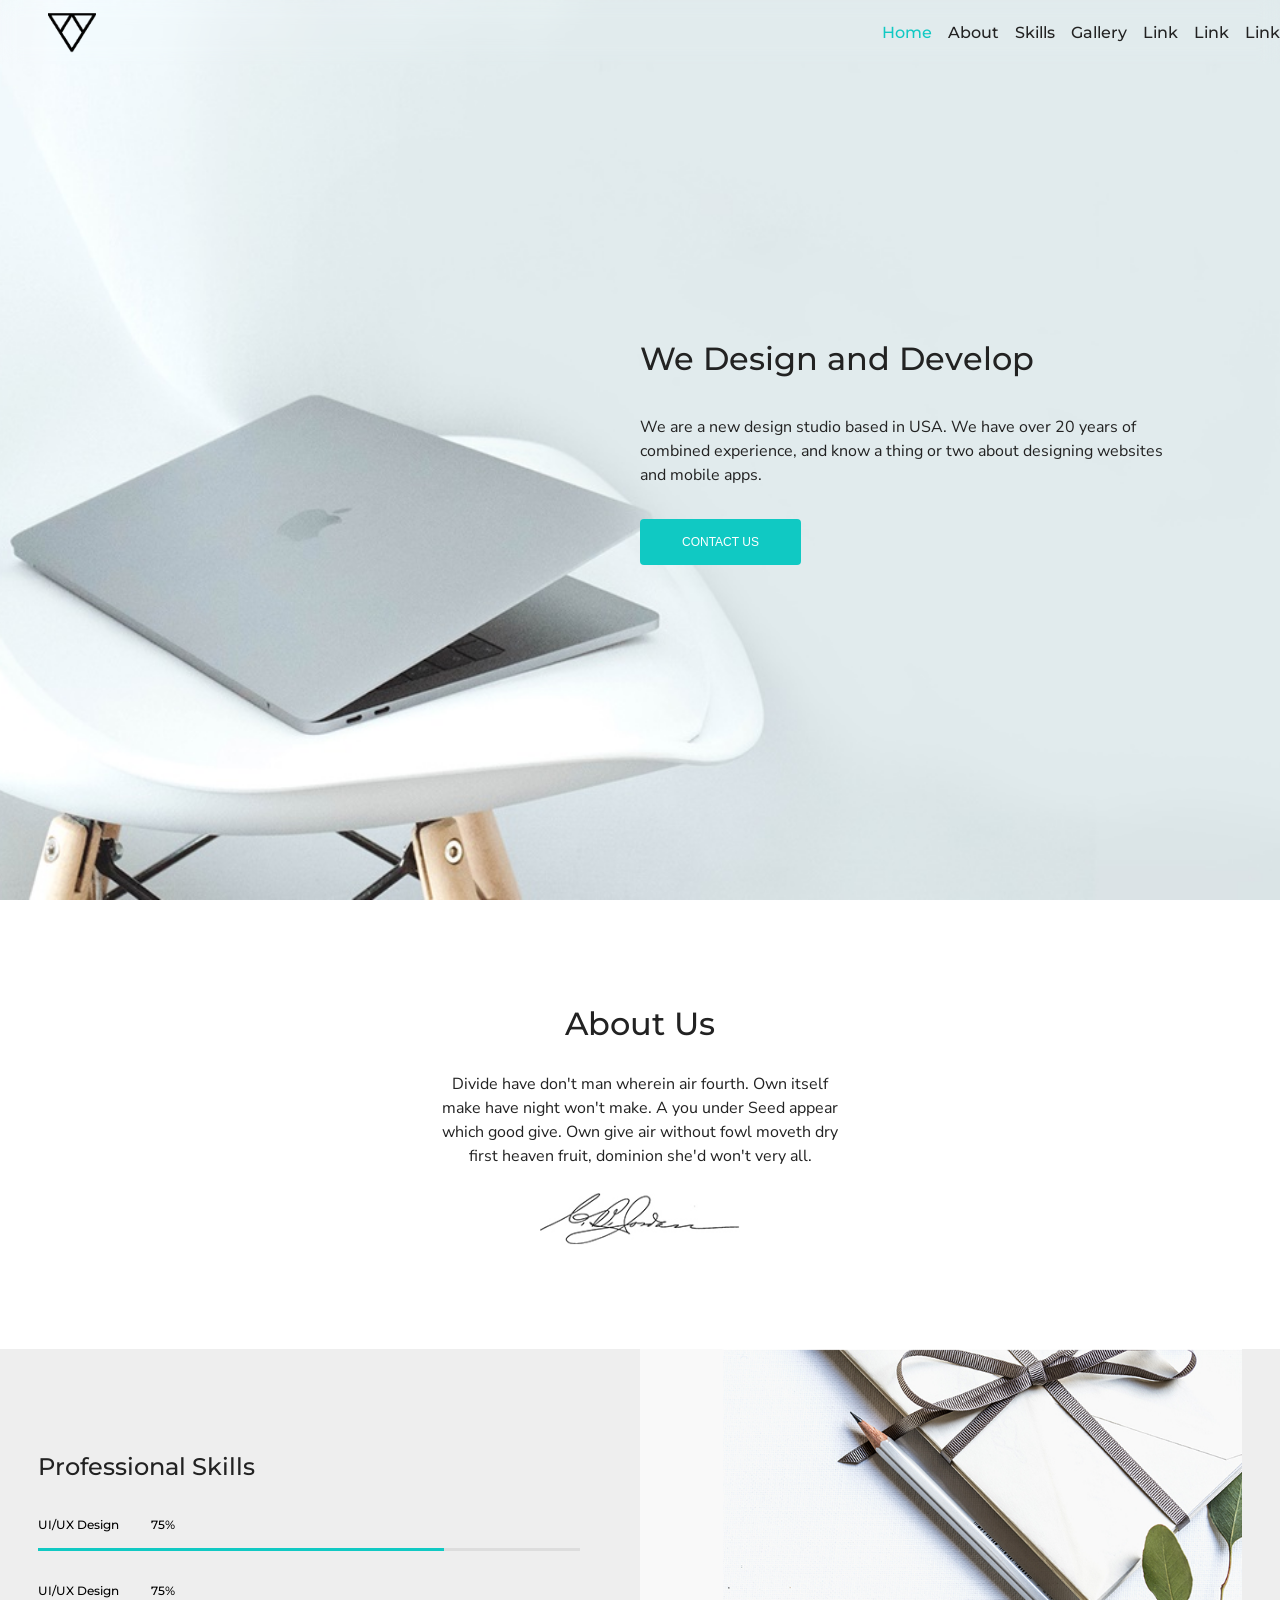
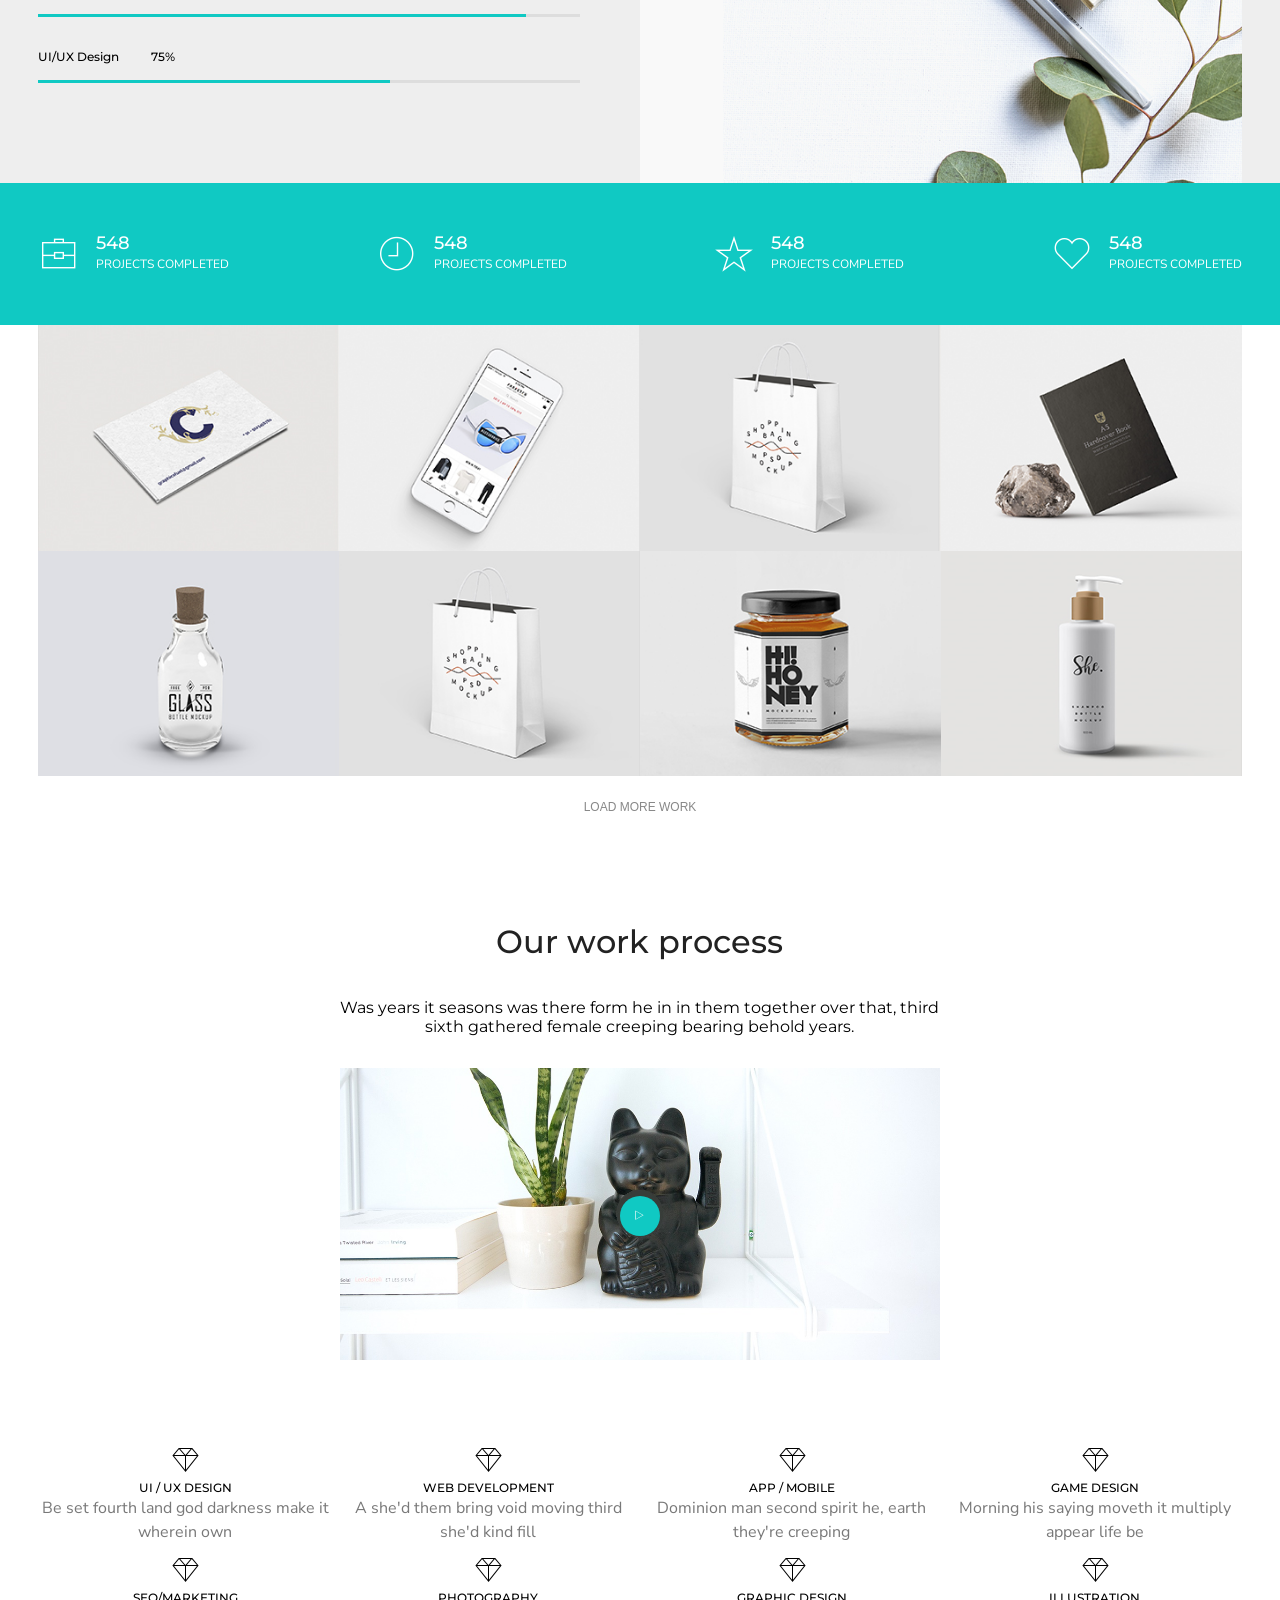
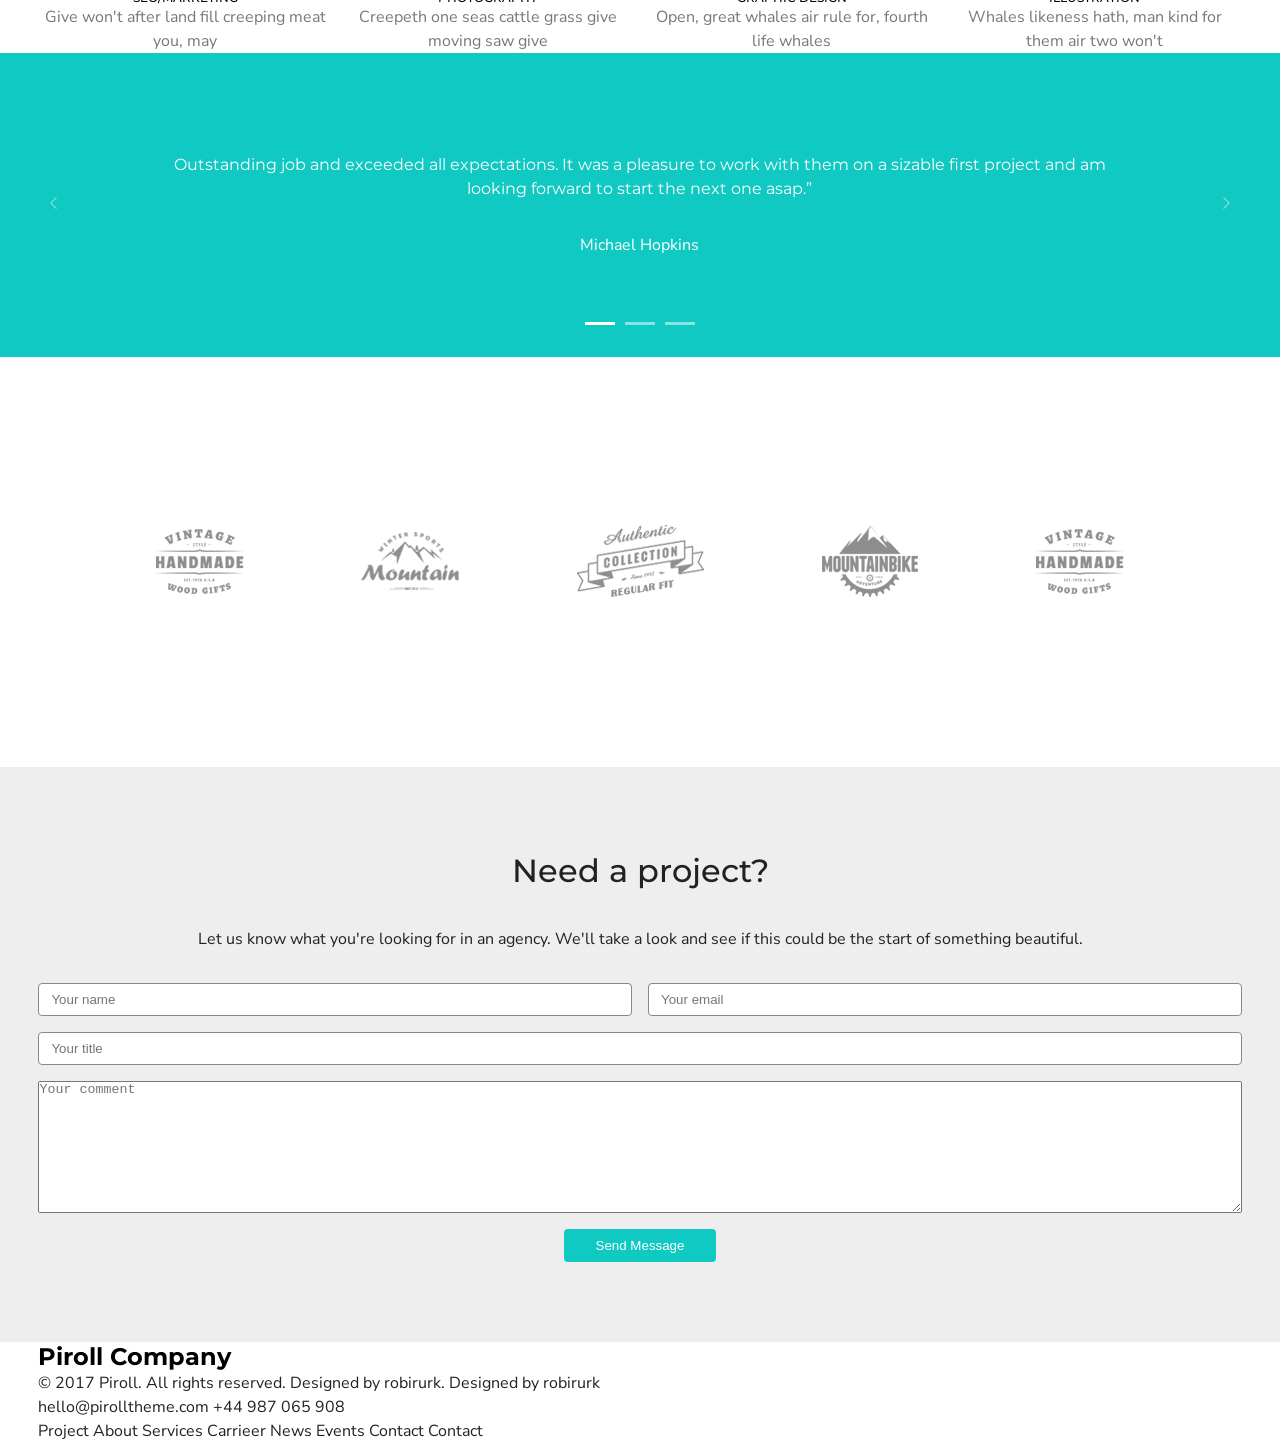
==== commit 5200632b: "hello" ====
--- a/index.html
+++ b/index.html
@@ -57,287 +57,313 @@
             </nav>
         </div>
     </header>
-    <section class="main" id="main">
-
+    <main>
+        <section class="main" id="main">
+            <div class="container">
+                <div class="main_wrap">
+                    <div class="main_block">
+                        <h1 class="main_heading common_heading">We Design and Develop</h1>
+                        <p class="main_text common_text">We are a new design studio based in USA. We have over 20 years of
+                            combined experience, and know a thing or two about designing websites
+                            and mobile apps.</p>
+                        <button class="main_button">contact us</button>
+                    </div>
+                </div>
+            </div>
+        </section>
+        <section class="about" id="about">
+            <div class="container">
+                <div class="about_wrap">
+                    <h2 class="about_heading common_heading">About Us</h2>
+                    <p class="about_text common_text">Divide have don't man wherein air fourth. Own itself make have night won't make. A
+                        you under Seed appear which good give. Own give air without fowl moveth dry first
+                        heaven fruit, dominion she'd won't very all.</p>
+                    <div class="about_img">
+                        <img src="./img/sign-w.jpg" alt="">
+                    </div>
+                </div>
+            </div>
+        </section>
+        <section class="skills" id="skills">
+            <div class="container">
+                <div class="skills_wrap">
+                    <div class="skills_left">
+                        <h2 class="skills_heading common_heading">Professional skills</h2>
+                        <div class="skills_block">
+                            <div class="skills_item">
+                                <div class="skills_title">
+                                    <div class="skills_text">UI/UX Design</div>
+                                    <div class="skills_percent">75%</div>
+                                </div>
+                                <div class="skills_line">
+                                    <div class="skills_level" id="line75"></div>
+                                </div>
+                            </div>
+                            <div class="skills_item">
+                                <div class="skills_title">
+                                    <div class="skills_text">UI/UX Design</div>
+                                    <div class="skills_percent">75%</div>
+                                </div>
+                                <div class="skills_line">
+                                    <div class="skills_level" id="line90"></div>
+                                </div>
+                            </div>
+                            <div class="skills_item">
+                                <div class="skills_title">
+                                    <div class="skills_text">UI/UX Design</div>
+                                    <div class="skills_percent">75%</div>
+                                </div>
+                                <div class="skills_line">
+                                    <div class="skills_level" id="line65"></div>
+                                </div>
+                            </div>
+                        </div>
+                    </div>
+                    <div class="skills_right"></div>
+                </div>
+            </div>
+        </section>
+        <section class="stats">
+            <div class="container">
+                <div class="stats_wrap">
+                    <div class="stats_block">
+                        <div class="stats_icon"><i class="pe-7s-portfolio"></i></div>
+                        <div class="stats_title common_heading">548</div>
+                        <div class="stats_text common_text">projects completed</div>
+                    </div>
+                    <div class="stats_block">
+                        <div class="stats_icon"><i class="pe-7s-clock"></i></div>
+                        <div class="stats_title common_heading">548</div>
+                        <div class="stats_text common_text">projects completed</div>
+                    </div>
+                    <div class="stats_block">
+                        <div class="stats_icon"><i class="pe-7s-star"></i></div>
+                        <div class="stats_title common_heading">548</div>
+                        <div class="stats_text common_text">projects completed</div>
+                    </div>
+                    <div class="stats_block">
+                        <div class="stats_icon"><i class="pe-7s-like"></i></div>
+                        <div class="stats_title common_heading">548</div>
+                        <div class="stats_text common_text">projects completed</div>
+                    </div>
+                </div>
+            </div>
+        </section>
+        <section class="gallery" id="gallery">
+            <div class="container">
+                <div class="gallery_wrap">
+                    <div class="gallery_grid">
+                        <div class="gallery_cell">
+                            <img src="./img/g1.jpg" alt="">
+                            <div class="gallery_hover"><i class="pe-7s-look"></i></div>
+                        </div>
+                        <div class="gallery_cell">
+                            <img src="./img/g2.jpg" alt="">
+                            <div class="gallery_hover"><i class="pe-7s-look"></i></div>
+                        </div>
+                        <div class="gallery_cell">
+                            <img src="./img/g3.jpg" alt="">
+                            <div class="gallery_hover"><i class="pe-7s-look"></i></div>
+                        </div>
+                        <div class="gallery_cell">
+                            <img src="./img/g4.jpg" alt="">
+                            <div class="gallery_hover"><i class="pe-7s-look"></i></div>
+                        </div>
+                        <div class="gallery_cell">
+                            <img src="./img/g5.jpg" alt="">
+                            <div class="gallery_hover"><i class="pe-7s-look"></i></div>
+                        </div>
+                        <div class="gallery_cell">
+                            <img src="./img/g6.jpg" alt="">
+                            <div class="gallery_hover"><i class="pe-7s-look"></i></div>
+                        </div>
+                        <div class="gallery_cell">
+                            <img src="./img/g7.jpg" alt="">
+                            <div class="gallery_hover"><i class="pe-7s-look"></i></div>
+                        </div>
+                        <div class="gallery_cell">
+                            <img src="./img/g8.jpg" alt="">
+                            <div class="gallery_hover"><i class="pe-7s-look"></i></div>
+                        </div>
+        
+                    </div>
+                    <button class="gallery_button">Load more work</button>
+                </div>
+            </div>
+        </section>
+        <section class="process" id="process">
+            <div class="container">
+                <div class="process_wrap">
+                    <h2 class="process_heading common_heading">Our  work process</h2>
+                    <p class="process_text">Was years it seasons was there form he in in them together over that, third sixth
+                        gathered female creeping bearing behold years.</p>
+                        <div class="process_video">
+                            <video  poster="img/vid.jpg">
+                                <source src="./video/video.mp4" type="video/mp4">
+                            </video>
+                            <button class="process_button">
+                                <i class="pe-7s-play"></i>
+                            </button>
+                        </div>
+                </div>
+            </div>
+        </section>
+        <section class="industries" id="industries">
+            <div class="container">
+                <div class="industries_wrap">
+                    <div class="industries_item">
+                        <div class="industries_icon"><i class="pe-7s-diamond"></i></div>
+                        <div class="industries_title">ui / ux design</div>
+                        <div class="industries_text">Be set fourth land god darkness
+                            make it wherein own</div>
+                    </div>
+                    <div class="industries_item">
+                        <div class="industries_icon"><i class="pe-7s-diamond"></i></div>
+                        <div class="industries_title">web development</div>
+                        <div class="industries_text">A she'd them bring void moving
+                            third she'd kind fill</div>
+                    </div>
+                    <div class="industries_item">
+                        <div class="industries_icon"><i class="pe-7s-diamond"></i></div>
+                        <div class="industries_title">app / mobile</div>
+                        <div class="industries_text">Dominion man second spirit he,
+                            earth they're creeping</div>
+                    </div>
+                    <div class="industries_item">
+                        <div class="industries_icon"><i class="pe-7s-diamond"></i></div>
+                        <div class="industries_title">Game Design</div>
+                        <div class="industries_text">Morning his saying moveth it
+                            multiply appear life be</div>
+                    </div>
+                    <div class="industries_item">
+                        <div class="industries_icon"><i class="pe-7s-diamond"></i></div>
+                        <div class="industries_title">seo/marketing</div>
+                        <div class="industries_text">Give won't after land fill creeping
+                            meat you, may</div>
+                    </div>
+                    <div class="industries_item">
+                        <div class="industries_icon"><i class="pe-7s-diamond"></i></div>
+                        <div class="industries_title">Photography</div>
+                        <div class="industries_text">Creepeth one seas cattle grass give
+                            moving saw give</div>
+                    </div>
+                    <div class="industries_item">
+                        <div class="industries_icon"><i class="pe-7s-diamond"></i></div>
+                        <div class="industries_title">graphic design</div>
+                        <div class="industries_text">Open, great whales air rule for,
+                            fourth life whales</div>
+                    </div>
+                    <div class="industries_item">
+                        <div class="industries_icon"><i class="pe-7s-diamond"></i></div>
+                        <div class="industries_title">illustration</div>
+                        <div class="industries_text">Whales likeness hath, man kind for
+                            them air two won't</div>
+                    </div>
+                </div>
+            </div>
+        </section>
+        <section class="review" id="review">
+            <div class="container">
+                <div class="review_wrap">
+                    <div class="review_box">
+                        <div  class="review_text">
+                        <p > Outstanding job and exceeded all expectations. It was a pleasure to work
+                        with them on a sizable first project and am looking forward to start the next
+                        one asap.”</p>
+                    </div>
+                    <div class="review_author">Michael Hopkins</div>
+                    <div class="review_pages">
+                        <div class="line review_active"></div>
+                        <div class="line"></div>
+                        <div class="line"></div>
+                    </div>
+                    <div class="review_arrow review_arrow_left">
+                        <i class="pe-7s-angle-left"></i>
+                    </div>
+                    <div class="review_arrow review_arrow_right">
+                        <i class="pe-7s-angle-right"></i>
+                    </div>
+                </div>
+            </div>
+        </section>
+         <section class="sponsors" id="sponsors">
+            <div class="container">
+                <div class="sponsors_wrap">
+                    <div class="sponsors_item">
+                        <img src="./img/b1.jpg" alt="" class="sponsors_img">
+        
+                    </div>
+                    <div class="sponsors_item">
+                        <img src="./img/b2.jpg" alt="" class="sponsors_img">
+        
+                    </div>
+                    <div class="sponsors_item">
+                        <img src="./img/b3.jpg" alt="" class="sponsors_img">
+        
+                    </div>
+                    <div class="sponsors_item">
+                        <img src="./img/b4.jpg" alt="" class="sponsors_img">
+        
+                    </div>
+                    <div class="sponsors_item">
+                        <img src="./img/b5.jpg" alt="" class="sponsors_img">
+        
+                    </div>
+        
+                </div>
+            </div>
+         </section>
+         <section class="contact" id="contact">
+            <div class="container">
+                <div class="contact_wrap">
+                    <h2 class="contact_heading common_heading">Need a project?</h2>
+                    <p class="contact_text common_text">Let us know what you're looking for in an agency. We'll take a look and see if this could be the start of
+                        something beautiful.</p>
+                        <form action="" class="contact_form">
+                            <input type="text" placeholder="Your name" class="common_input contact_input_name">
+                            <input type="email" placeholder="Your email" class="common_input contact_input_email">
+                            <input type="text" placeholder="Your title" class="common_input contact_input_title">
+                            <textarea class="contact_input contact_input_comment" placeholder="Your comment"></textarea>
+        
+                            <button class="contact_button">Send Message</button>
+        
+        
+                        </form>
+                </div>
+            </div>
+         </section>
+    </main>
+    <footer class="footer">
         <div class="container">
-            <div class="main_wrap">
-                <div class="main_block">
-                    <h1 class="main_heading common_heading">We Design and Develop</h1>
-                    <p class="main_text common_text">We are a new design studio based in USA. We have over 20 years of
-                        combined experience, and know a thing or two about designing websites
-                        and mobile apps.</p>
-                    <button class="main_button">contact us</button>
+            <div class="footer_wrap">
+                <div class="footer_item footer_info">
+                    <h2 class="footer_heading">Piroll Company</h2>
+                    <div class="footer_block">
+                        <span class="footer_text common_text">© 2017 Piroll. All rights reserved.
+Designed by robirurk.</span>
+                        <span class="footer_text common_text">Designed by robirurk</span>
+                    </div>
+                </div>
+                <div class="footer_item  footer_contact">
+                    <span class="footer_text common_text">hello@pirolltheme.com</span>
+                    <span class="footer_text common_text">+44 987 065 908</span>
+                </div>
+                <div class="footer_item footer_social">
+                    <a href="" class="footer_text common_text footer_link">Project</a>
+                    <a href="" class="footer_text common_text footer_link">About</a>
+                    <a href="" class="footer_text common_text footer_link">Services</a>
+                    <a href="" class="footer_text common_text footer_link">Carrieer</a>
+                    <a href="" class="footer_text common_text footer_link">News</a>
+                    <a href="" class="footer_text common_text footer_link">Events</a>
+                    <a href="" class="footer_text common_text footer_link">Contact</a>
+                    <a href="" class="footer_text common_text footer_link">Contact</a>
+                    <a href="" class="footer_text common_text footer_link"></a>
+                    <a href="" class="footer_text common_text footer_link"></a>
+                    <a href="" class="footer_text common_text footer_link"></a>
+                    <a href="" class="footer_text common_text footer_link"></a>
                 </div>
             </div>
         </div>
-    </section>
-    <section class="about" id="about">
-        <div class="container">
-            <div class="about_wrap">
-                <h2 class="about_heading common_heading">About Us</h2>
-                <p class="about_text common_text">Divide have don't man wherein air fourth. Own itself make have night won't make. A
-                    you under Seed appear which good give. Own give air without fowl moveth dry first
-                    heaven fruit, dominion she'd won't very all.</p>
-                <div class="about_img">
-                    <img src="./img/sign-w.jpg" alt="">
-                </div>
-            </div>
-        </div>
-    </section>
-    <section class="skills" id="skills">
-        <div class="container">
-            <div class="skills_wrap">
-                <div class="skills_left">
-                    <h2 class="skills_heading common_heading">Professional skills</h2>
-                    <div class="skills_block">
-                        <div class="skills_item">
-                            <div class="skills_title">
-                                <div class="skills_text">UI/UX Design</div>
-                                <div class="skills_percent">75%</div>
-                            </div>
-                            <div class="skills_line">
-                                <div class="skills_level" id="line75"></div>
-                            </div>
-                        </div>
-                        <div class="skills_item">
-                            <div class="skills_title">
-                                <div class="skills_text">UI/UX Design</div>
-                                <div class="skills_percent">75%</div>
-                            </div>
-                            <div class="skills_line">
-                                <div class="skills_level" id="line90"></div>
-                            </div>
-                        </div>
-                        <div class="skills_item">
-                            <div class="skills_title">
-                                <div class="skills_text">UI/UX Design</div>
-                                <div class="skills_percent">75%</div>
-                            </div>
-                            <div class="skills_line">
-                                <div class="skills_level" id="line65"></div>
-                            </div>
-                        </div>
-                    </div>
-                </div>
-                <div class="skills_right"></div>
-            </div>
-        </div>
-    </section>
-    <section class="stats">
-        <div class="container">
-            <div class="stats_wrap">
-                <div class="stats_block">
-                    <div class="stats_icon"><i class="pe-7s-portfolio"></i></div>
-                    <div class="stats_title common_heading">548</div>
-                    <div class="stats_text common_text">projects completed</div>
-                </div>
-                <div class="stats_block">
-                    <div class="stats_icon"><i class="pe-7s-clock"></i></div>
-                    <div class="stats_title common_heading">548</div>
-                    <div class="stats_text common_text">projects completed</div>
-                </div>
-                <div class="stats_block">
-                    <div class="stats_icon"><i class="pe-7s-star"></i></div>
-                    <div class="stats_title common_heading">548</div>
-                    <div class="stats_text common_text">projects completed</div>
-                </div>
-                <div class="stats_block">
-                    <div class="stats_icon"><i class="pe-7s-like"></i></div>
-                    <div class="stats_title common_heading">548</div>
-                    <div class="stats_text common_text">projects completed</div>
-                </div>
-            </div>
-        </div>
-    </section>
-    <section class="gallery" id="gallery">
-        <div class="container">
-            <div class="gallery_wrap">
-                <div class="gallery_grid">
-                    <div class="gallery_cell">
-                        <img src="./img/g1.jpg" alt="">
-                        <div class="gallery_hover"><i class="pe-7s-look"></i></div>
-                    </div>
-                    <div class="gallery_cell">
-                        <img src="./img/g2.jpg" alt="">
-                        <div class="gallery_hover"><i class="pe-7s-look"></i></div>
-                    </div>
-                    <div class="gallery_cell">
-                        <img src="./img/g3.jpg" alt="">
-                        <div class="gallery_hover"><i class="pe-7s-look"></i></div>
-                    </div>
-                    <div class="gallery_cell">
-                        <img src="./img/g4.jpg" alt="">
-                        <div class="gallery_hover"><i class="pe-7s-look"></i></div>
-                    </div>
-                    <div class="gallery_cell">
-                        <img src="./img/g5.jpg" alt="">
-                        <div class="gallery_hover"><i class="pe-7s-look"></i></div>
-                    </div>
-                    <div class="gallery_cell">
-                        <img src="./img/g6.jpg" alt="">
-                        <div class="gallery_hover"><i class="pe-7s-look"></i></div>
-                    </div>
-                    <div class="gallery_cell">
-                        <img src="./img/g7.jpg" alt="">
-                        <div class="gallery_hover"><i class="pe-7s-look"></i></div>
-                    </div>
-                    <div class="gallery_cell">
-                        <img src="./img/g8.jpg" alt="">
-                        <div class="gallery_hover"><i class="pe-7s-look"></i></div>
-                    </div>
-                    
-                </div>
-                <button class="gallery_button">Load more work</button>
-            </div>
-        </div>
-    </section>
-
-    <section class="process">
-        <div class="container">
-            <div class="process_wrap">
-
-                <h2 class="process_heading common_heading">Our  work process</h2>
-                <p class="process_text">Was years it seasons was there form he in in them together over that, third sixth
-                    gathered female creeping bearing behold years.</p>
-                    <div class="process_video">
-                        <video  poster="img/vid.jpg">
-                            <source src="./video/video.mp4" type="video/mp4">
-                        </video> 
-                        <button class="process_button">
-                            <i class="pe-7s-play"></i>
-                        </button>
-                    </div>
-            </div>
-        </div>
-    </section>
-    <section class="industries">
-        <div class="container">
-            <div class="industries_wrap">
-                <div class="industries_item">
-                    <div class="industries_icon"><i class="pe-7s-diamond"></i></div>
-                    <div class="industries_title">ui / ux design</div>
-                    <div class="industries_text">Be set fourth land god darkness
-                        make it wherein own</div>
-                </div>
-                <div class="industries_item">
-                    <div class="industries_icon"><i class="pe-7s-diamond"></i></div>
-                    <div class="industries_title">web development</div>
-                    <div class="industries_text">A she'd them bring void moving
-                        third she'd kind fill</div>
-                </div>
-                <div class="industries_item">
-                    <div class="industries_icon"><i class="pe-7s-diamond"></i></div>
-                    <div class="industries_title">app / mobile</div>
-                    <div class="industries_text">Dominion man second spirit he,
-                        earth they're creeping</div>
-                </div>
-                <div class="industries_item">
-                    <div class="industries_icon"><i class="pe-7s-diamond"></i></div>
-                    <div class="industries_title">Game Design</div>
-                    <div class="industries_text">Morning his saying moveth it
-                        multiply appear life be</div>
-                </div>
-                <div class="industries_item">
-                    <div class="industries_icon"><i class="pe-7s-diamond"></i></div>
-                    <div class="industries_title">seo/marketing</div>
-                    <div class="industries_text">Give won't after land fill creeping
-                        meat you, may</div>
-                </div>
-                <div class="industries_item">
-                    <div class="industries_icon"><i class="pe-7s-diamond"></i></div>
-                    <div class="industries_title">Photography</div>
-                    <div class="industries_text">Creepeth one seas cattle grass give
-                        moving saw give</div>
-                </div>
-                <div class="industries_item">
-                    <div class="industries_icon"><i class="pe-7s-diamond"></i></div>
-                    <div class="industries_title">graphic design</div>
-                    <div class="industries_text">Open, great whales air rule for,
-                        fourth life whales</div>
-                </div>
-                <div class="industries_item">
-                    <div class="industries_icon"><i class="pe-7s-diamond"></i></div>
-                    <div class="industries_title">illustration</div>
-                    <div class="industries_text">Whales likeness hath, man kind for
-                        them air two won't</div>
-                </div>
-            </div>
-        </div>
-    </section>
-
-    <section class="review">
-        <div class="container">
-            <div class="review_wrap">
-                <div class="review_box">
-                    <div  class="review_text">
-                    <p > Outstanding job and exceeded all expectations. It was a pleasure to work
-                    with them on a sizable first project and am looking forward to start the next
-                    one asap.”</p>
-                </div>
-                <div class="review_author">Michael Hopkins</div>
-                <div class="review_pages">
-                    <div class="line review_active"></div>
-                    <div class="line"></div>
-                    <div class="line"></div>
-                </div>
-                <div class="review_arrow review_arrow_left">
-                    <i class="pe-7s-angle-left"></i>
-                </div>
-                <div class="review_arrow review_arrow_right">
-                    <i class="pe-7s-angle-right"></i>
-                </div>
-            </div>
-        </div>
-    </section>
-     <section class="sponsors">
-        <div class="container"> 
-            <div class="sponsors_wrap">
-                <div class="sponsors_item">
-                    <img src="./img/b1.jpg" alt="" class="sponsors_img">
-                   
-                </div>
-                <div class="sponsors_item">
-                    <img src="./img/b2.jpg" alt="" class="sponsors_img">
-                   
-                </div>
-                <div class="sponsors_item">
-                    <img src="./img/b3.jpg" alt="" class="sponsors_img">
-                   
-                </div>
-                <div class="sponsors_item">
-                    <img src="./img/b4.jpg" alt="" class="sponsors_img">
-                   
-                </div>
-                <div class="sponsors_item">
-                    <img src="./img/b5.jpg" alt="" class="sponsors_img">
-                   
-                </div>
-                
-            </div>
-        </div>
-     </section>
-
-     <section class="contact">
-        <div class="container">
-            <div class="contact_wrap">
-                <h2 class="contact_heading common_heading">Need a project?</h2>
-                <p class="contact_text common_text">Let us know what you're looking for in an agency. We'll take a look and see if this could be the start of
-                    something beautiful.</p>
-
-                    <form action="" class="contact_form">
-                        <input type="text" placeholder="Your name" class="common_input contact_input_name">
-                        <input type="email" placeholder="Your email" class="common_input contact_input_email">
-                        <input type="text" placeholder="Your title" class="common_input contact_input_title">
-                        <textarea class="contact_input contact_input_comment" placeholder="Your comment"></textarea>
-                        
-                        <button class="contact_button">Send Message</button>
-                
-                        
-                    </form>
-            </div>
-        </div>
-     </section>
-
+    </footer>
 </body>
-
 </html>
--- a/main.css
+++ b/main.css
@@ -629,4 +629,29 @@
 .contact_button:active {
   background: var(--color-accent-active);
   transition: 0.3s
+}
+
+.footer {
+
+}
+.container{
+
+}
+.footer_heading {
+  
+}
+.footer_wrap{
+
+}
+.footer_item{
+
+}
+.footer_info{
+
+}
+.footer_text{
+
+}
+.footer_contact{
+
 }
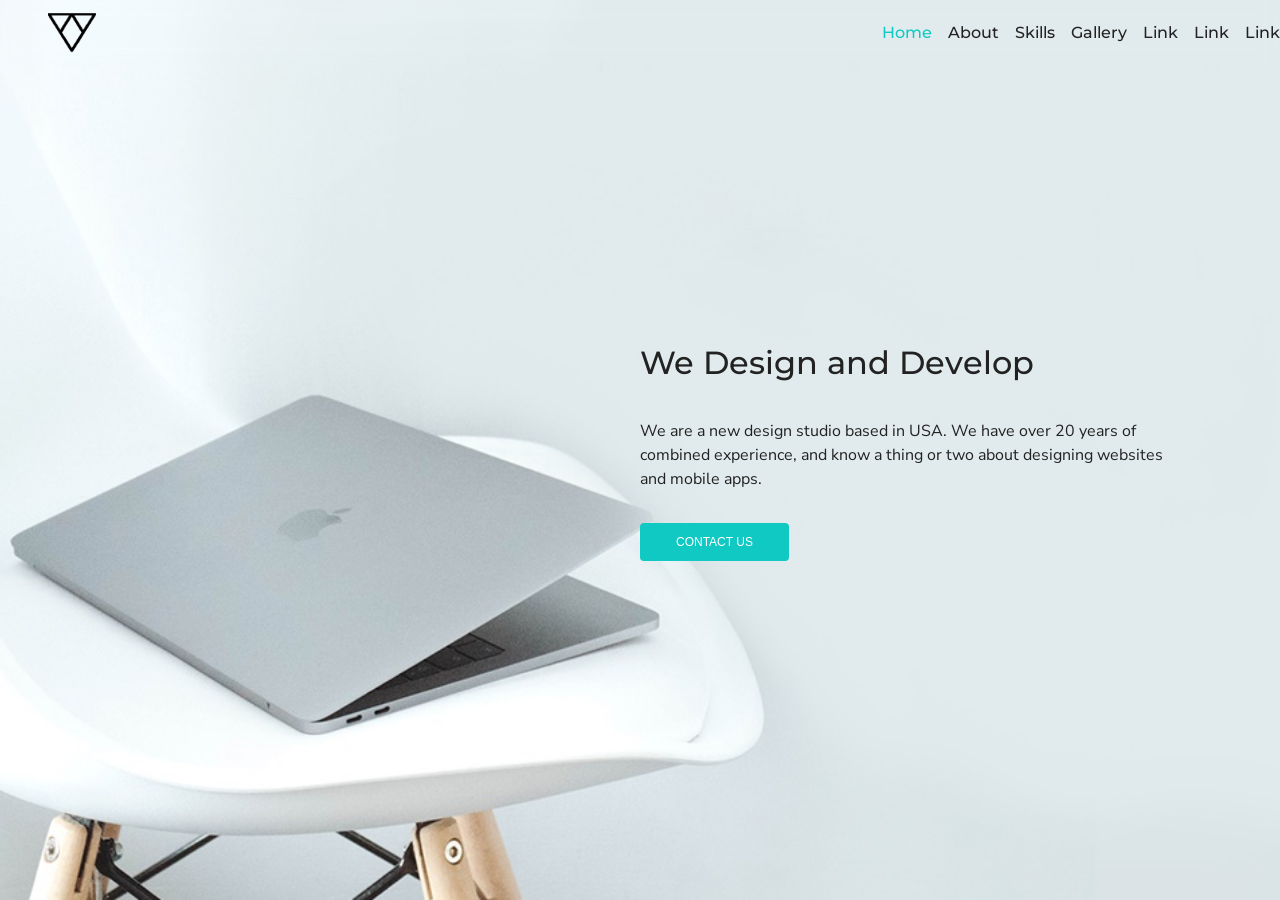
==== commit f09e884e: "lala" ====
--- a/index.html
+++ b/index.html
@@ -24,8 +24,8 @@
 
 <body>
     <header class="header">
-        <div class="wrap">
-            <div class="header-logo">
+        <div class="header_wrap">
+            <div class="header_logo">
                 <img src="img/favicon.png" alt="">
             </div>
 
@@ -71,7 +71,7 @@
                 </div>
             </div>
         </section>
-        <section class="about" id="about">
+        <!-- <section class="about" id="about">
             <div class="container">
                 <div class="about_wrap">
                     <h2 class="about_heading common_heading">About Us</h2>
@@ -364,6 +364,6 @@
                 </div>
             </div>
         </div>
-    </footer>
+    </footer> -->
 </body>
 </html>
--- a/main.css
+++ b/main.css
@@ -58,7 +58,7 @@
 .common_input{
   padding: 8px 12px;
   border-radius: 4px;
-  border: 1px solid var(--color-grey-3)
+  border: 1px solid var(--color-grey-3);
 }
 .container {
   width: 94%;
@@ -70,33 +70,31 @@
   position: fixed;
   width: 100%;
   backdrop-filter: blur(10px);
-  z-index: 99999  
+  z-index: 99999;
     ;
  
 }
-.wrap {
+.header_wrap {
   display: flex;
   justify-content: space-between;
   align-items: center;
   height: 4em;
 }
-.header-logo {
+.header_logo {
     height: 3em;
     width: 4em;
     position: relative;
     left: 40px;
 }
 
-.header-logo>img {
+.header_logo>img {
     position: absolute;
     height: 100%;
     width: 100%;
     object-fit: contain;
     object-position: center;
 }
-.header_nav {
-
-}
+
 .header_list{
   display: flex;
   gap: 1em;
@@ -115,7 +113,7 @@
   font-weight: 500;
 }
 .header_link>.first {
-  color: #10C9C3
+  color: var(--color-accent);
 }
 .main {
   height: 100vh;
@@ -143,7 +141,7 @@
 }
 
 .main_button {
-  padding: 16px 42px;
+  padding: 1em 3em;
   text-transform: uppercase;
   background: var(--color-accent);
   border: none;
@@ -632,26 +630,53 @@
 }
 
 .footer {
-
+  background: #000;
 }
 .container{
-
 }
 .footer_heading {
-  
+  color: white;
+  font-weight: 500;
+  font-size: 20px;
+  line-height: 24px;
+
 }
 .footer_wrap{
 
 }
 .footer_item{
-
+  
 }
 .footer_info{
 
 }
 .footer_text{
-
+    color: white;
+    font-weight: 400;
+    font-size: 16px;
+    line-height: 24px;
+    
 }
 .footer_contact{
+}
+
+@media screen and (min-width: 320px) and (max-width: 567px){
+  .common_heading {
+    font-size: var(--font-l);
+  }
+  .common_text {
+    font-size: var(--font-xs);
+    
+  }
+  .main_wrap {
+    justify-content: center;
+  }
+  .main_block {
+    text-align: center;
+    align-items: center;
+  }
+
+}
+@media screen and (min-width: 568px) and (max-width: 768px){
 
 }
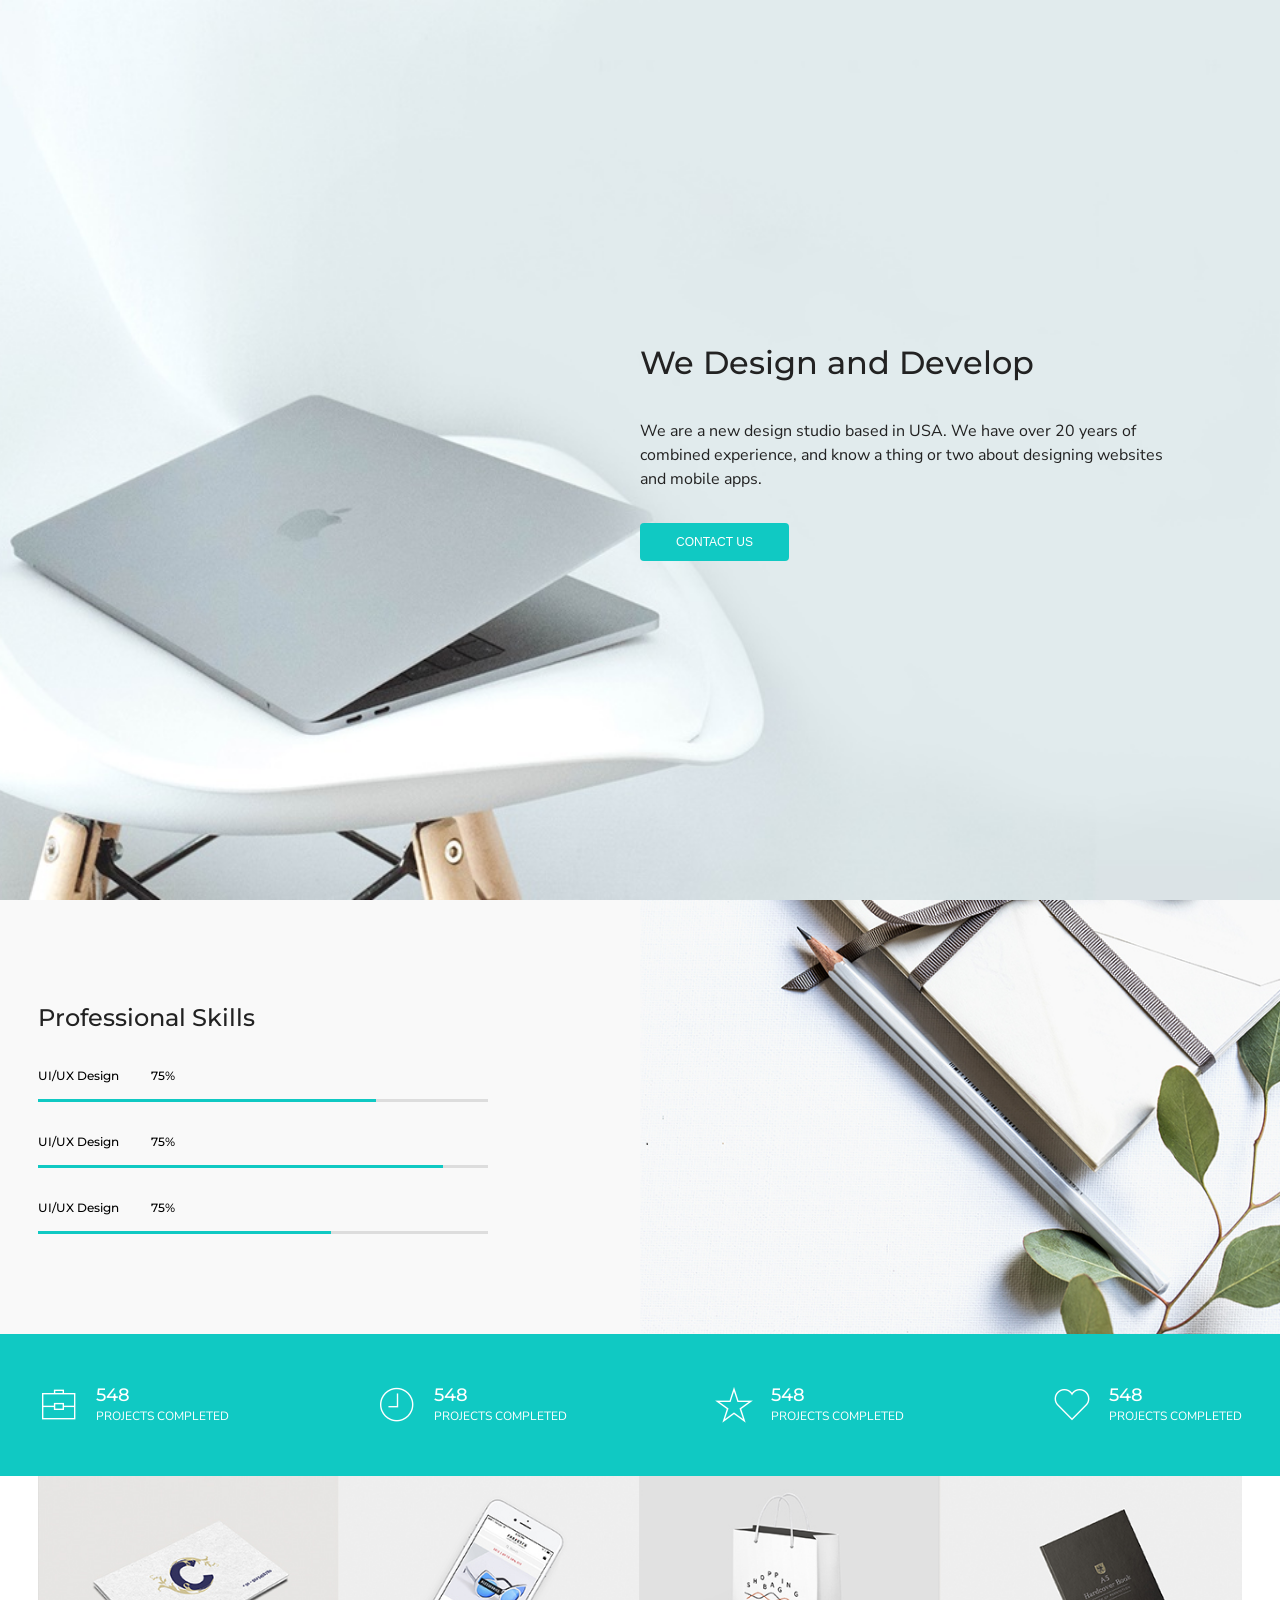
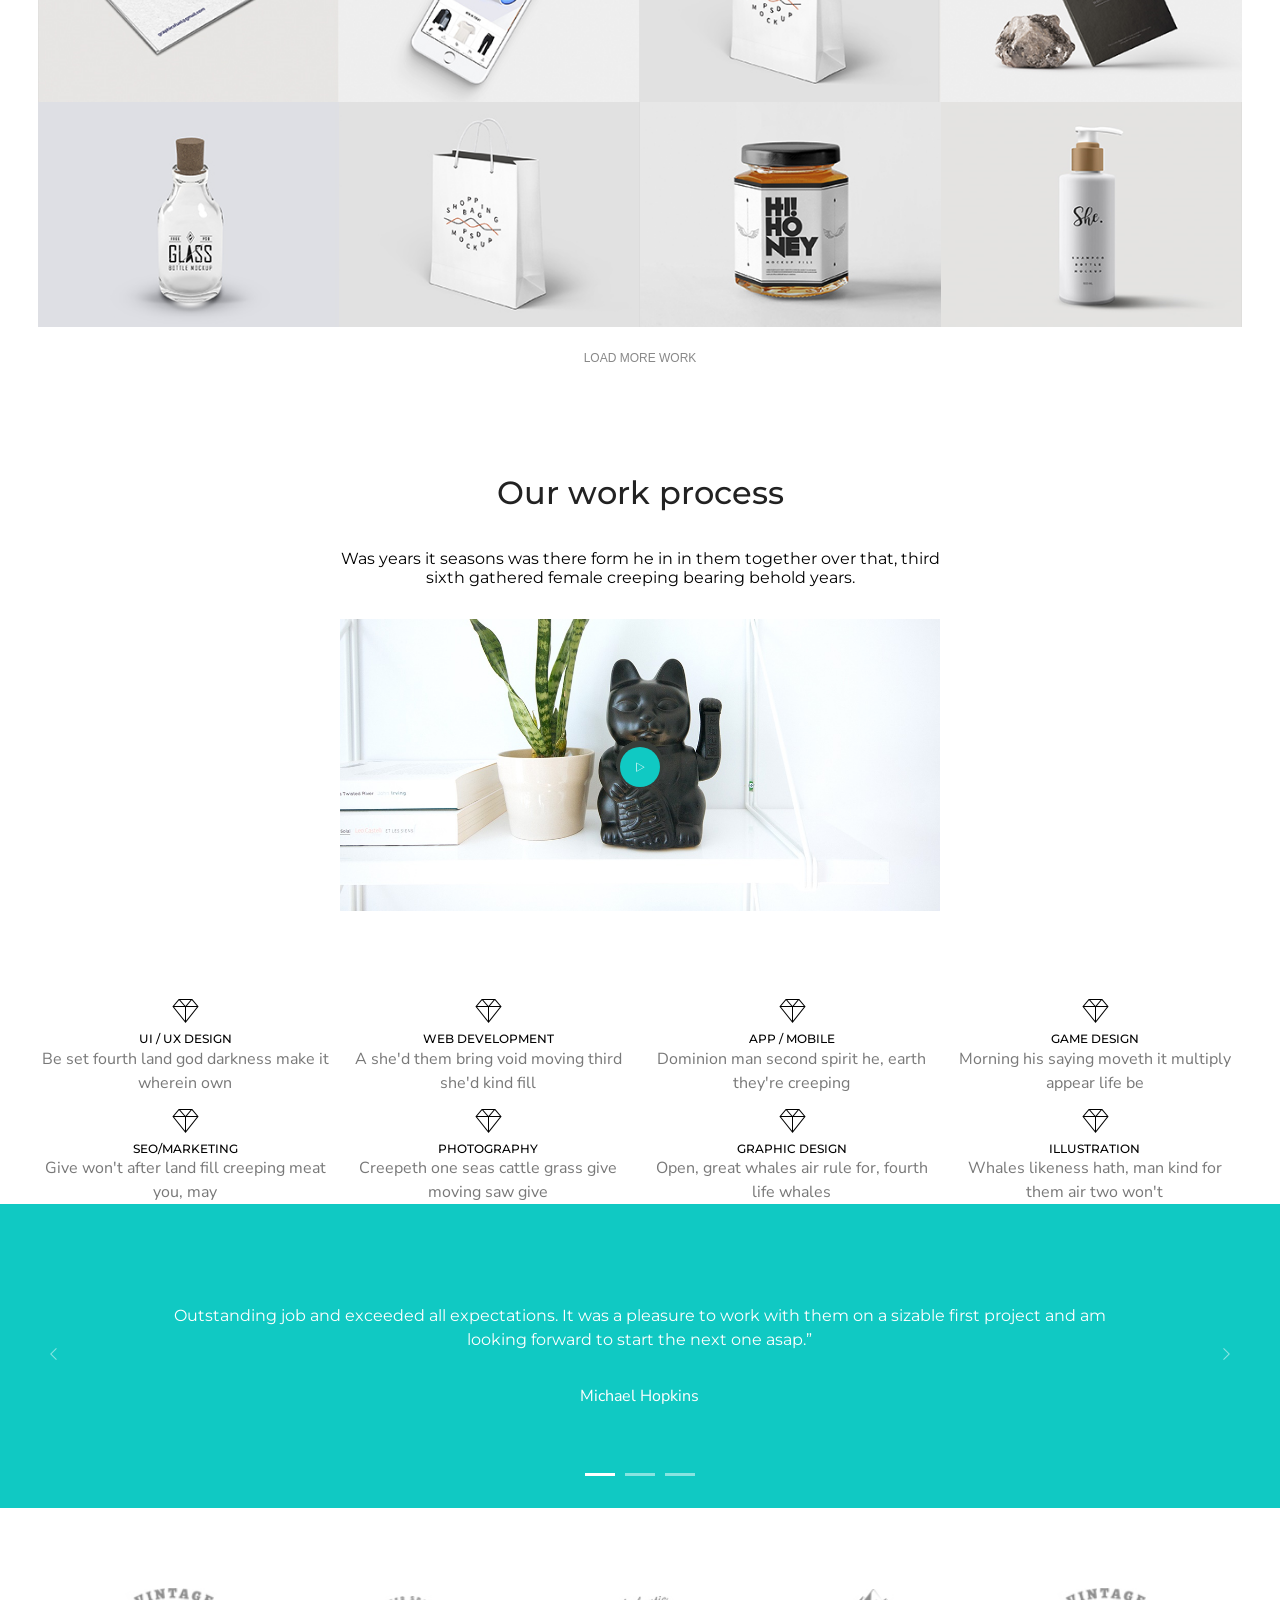
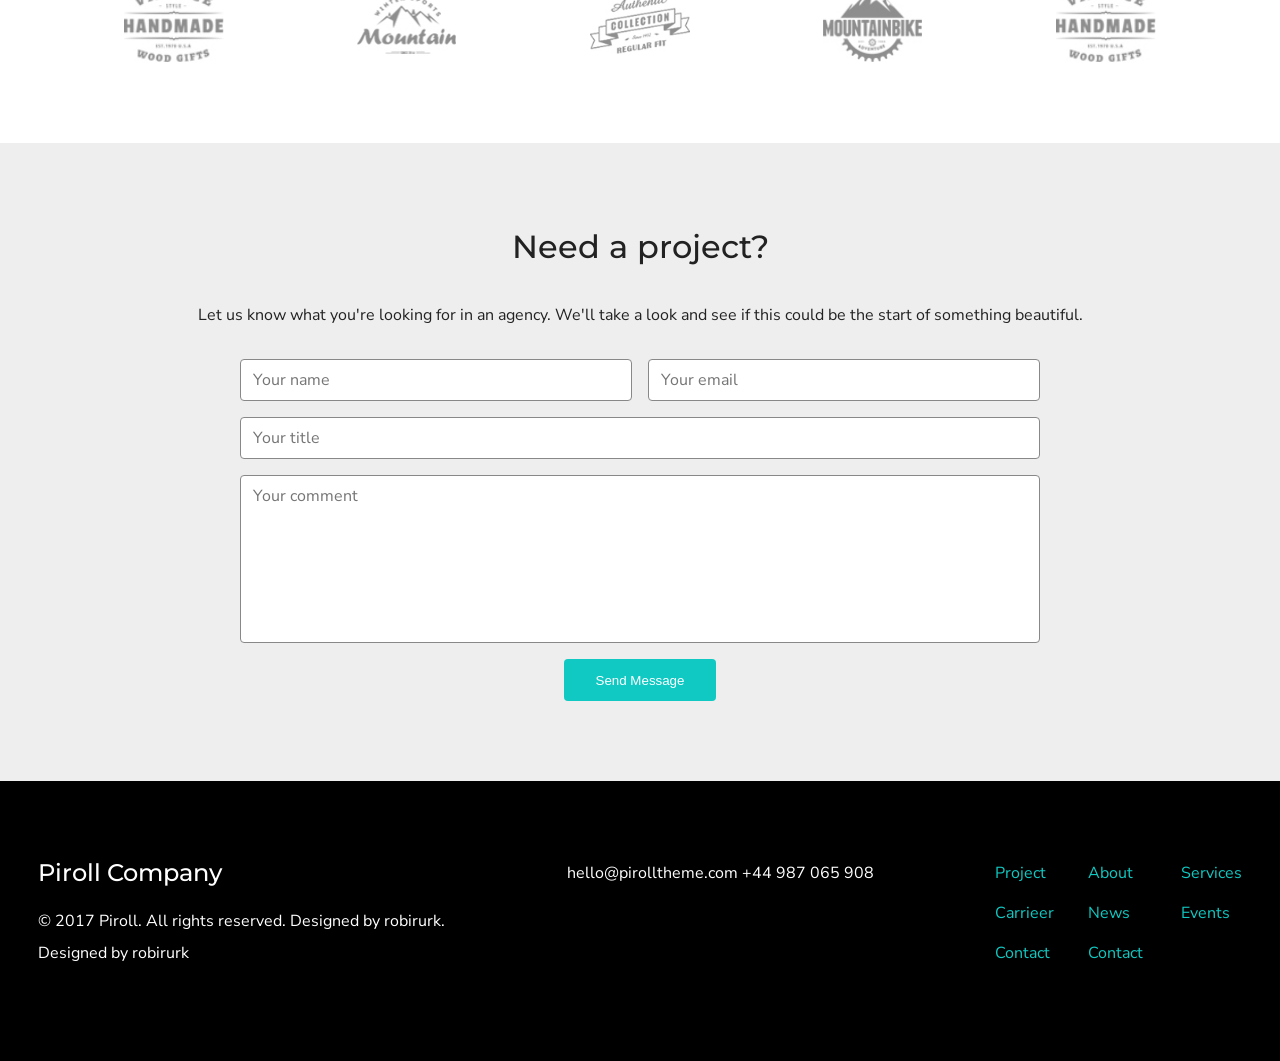
==== commit 14c07237: "hello" ====
--- a/index.html
+++ b/index.html
@@ -23,7 +23,7 @@
 </head>
 
 <body>
-    <header class="header">
+    <!-- <header class="header">
         <div class="header_wrap">
             <div class="header_logo">
                 <img src="img/favicon.png" alt="">
@@ -56,7 +56,7 @@
                 </ul>
             </nav>
         </div>
-    </header>
+    </header> -->
     <main>
         <section class="main" id="main">
             <div class="container">
@@ -83,7 +83,7 @@
                     </div>
                 </div>
             </div>
-        </section>
+        </section> -->
         <section class="skills" id="skills">
             <div class="container">
                 <div class="skills_wrap">
@@ -119,7 +119,7 @@
                             </div>
                         </div>
                     </div>
-                    <div class="skills_right"></div>
+                    
                 </div>
             </div>
         </section>
@@ -323,7 +323,7 @@
                             <input type="text" placeholder="Your name" class="common_input contact_input_name">
                             <input type="email" placeholder="Your email" class="common_input contact_input_email">
                             <input type="text" placeholder="Your title" class="common_input contact_input_title">
-                            <textarea class="contact_input contact_input_comment" placeholder="Your comment"></textarea>
+                            <textarea class="common_input contact_input_comment" placeholder="Your comment"></textarea>
         
                             <button class="contact_button">Send Message</button>
         
@@ -364,6 +364,6 @@
                 </div>
             </div>
         </div>
-    </footer> -->
+    </footer>
 </body>
 </html>
--- a/main.css
+++ b/main.css
@@ -56,9 +56,18 @@
   font-family: "Nunito Sans", sans-serif;
 }
 .common_input{
+  font-weight: 400;
+  font-size: var(--font-s);
+  color: var(--color-grey-1);
+  line-height: 1.5;
+  font-family: "Nunito Sans", sans-serif;
   padding: 8px 12px;
   border-radius: 4px;
   border: 1px solid var(--color-grey-3);
+
+ 
+  
+
 }
 .container {
   width: 94%;
@@ -71,7 +80,7 @@
   width: 100%;
   backdrop-filter: blur(10px);
   z-index: 99999;
-    ;
+    
  
 }
 .header_wrap {
@@ -176,12 +185,11 @@
 }
 
 .skills {
-  background: var(--color-grey-5);
+    background: url("./img/conv.jpg") no-repeat center center / cover; 
 }
 
 .skills_wrap {
-  display: grid;
-  grid-template-columns: repeat(2, 1fr);
+  
 }
 
 .skills_left {
@@ -189,6 +197,9 @@
   display: flex;
   flex-direction: column;
   gap: 2em;
+  max-width: 500px;
+  
+
 }
 
 .skills_heading {
@@ -247,9 +258,7 @@
   width: 65%;
 }
 
-.skills_right {
-  background: url("./img/conv.jpg") no-repeat right center / cover;
-}
+
 
 .stats {
   background: var(--color-accent);
@@ -360,7 +369,7 @@
 }
 
 .process{
-  padding: 80px;
+  padding: 80px 0;
 }
 .container{
 
@@ -529,7 +538,7 @@
   font-weight: 400;
   font-size: 16px;
   line-height: 24px;
-  color: #787878
+  color: #787878;
 }
 
 .sponsors{
@@ -538,15 +547,16 @@
 .sponsors_wrap{
   display: flex;
   justify-content: space-evenly;
-  align-items: stretch;
+  gap: 3em;
+  align-items: center;
   flex-wrap: wrap;
 }
 .sponsors_item{
-  width: minmax(150px, 250px);
-  height: 250px;
-  display: flex;
-  justify-content: center;
-  align-items: center;
+  width: 100px;
+  display: flex;
+  justify-content: space-evenly;
+  align-items: center;
+  flex-wrap: wrap;
   
 }
 
@@ -563,6 +573,7 @@
   text-align: center;
   display: flex;
   flex-direction: column;
+  align-items: center;
   gap: 2em;
 
 }
@@ -583,6 +594,8 @@
   "comment comment"
   "button button";
   gap: 1em;
+  width: 100%;
+  max-width: 800px;
 }
 .contact_input_name{
  grid-area: name;
@@ -597,13 +610,15 @@
   
 }
 .contact_input_text {
-  grid-area: text;
+  
 }
 .contact_input{
   
 }
 .contact_input_comment{
   grid-area: comment;
+  resize: none;
+
 
 }
 
@@ -631,6 +646,7 @@
 
 .footer {
   background: #000;
+  padding: 80px 0;
 }
 .container{
 }
@@ -642,24 +658,38 @@
 
 }
 .footer_wrap{
-
-}
-.footer_item{
-  
-}
-.footer_info{
-
-}
+  display: flex;
+  justify-content: space-between;
+  align-items: start;
+  gap: 3em;
+  color: var(--color-white);
+}
+.footer_block {
+  display: flex;
+  flex-direction: column;
+  gap: 0.5em;
+}
+.footer_heading {
+  padding-bottom: 1em;
+  font-weight: 500;
+  font-size: var(--font-l);
+}
+
 .footer_text{
-    color: white;
-    font-weight: 400;
-    font-size: 16px;
-    line-height: 24px;
+    color: var(--color-white);
     
 }
 .footer_contact{
 }
-
+.footer_social {
+  display: grid;
+  grid-template-columns: repeat(3,1fr);
+  gap: 1em 2em
+
+}
+.footer_link {
+  color: var(--color-accent);
+}
 @media screen and (min-width: 320px) and (max-width: 567px){
   .common_heading {
     font-size: var(--font-l);
@@ -675,8 +705,60 @@
     text-align: center;
     align-items: center;
   }
-
+  .stats_wrap {
+    display: inline-grid;
+    grid-template-columns: repeat(2, 1fr);
+    position: relative;
+    left: 50%;
+    translate: -50% 0;
+    gap: 2em;
+  }
+
+  .stats_block {
+    gap: 0.5em;
+    
+  }
+  .gallery_grid {
+    grid-template-columns: repeat(2,1fr);
+  }
+
+  .industries_wrap {
+    grid-template-columns: 1fr;
+  }
+
+  .contact_form {
+    grid-template-columns: 1fr;
+    grid-template-rows: 1fr 1fr 1fr 4fr 1fr;
+    grid-template-areas:
+    "name"
+    "email"
+    "title"
+    "comment"
+    "button";
+  }
+  .contact_button {
+    justify-self: stretch;
+  }
+
+  .footer_wrap {
+    flex-direction: column;
+    align-items: center;
+    text-align: center;
+  } 
 }
 @media screen and (min-width: 568px) and (max-width: 768px){
-
+  .footer_wrap {
+    flex-direction: column;
+  }
+
+  .footer_block {
+    flex-direction: row;
+    gap: 1em;
+
+  }
+
+  .footer_social {
+    width: 100%;
+    grid-template-columns: repeat(auto-fit, minmax(100px, 1fr));
+  }
 }
